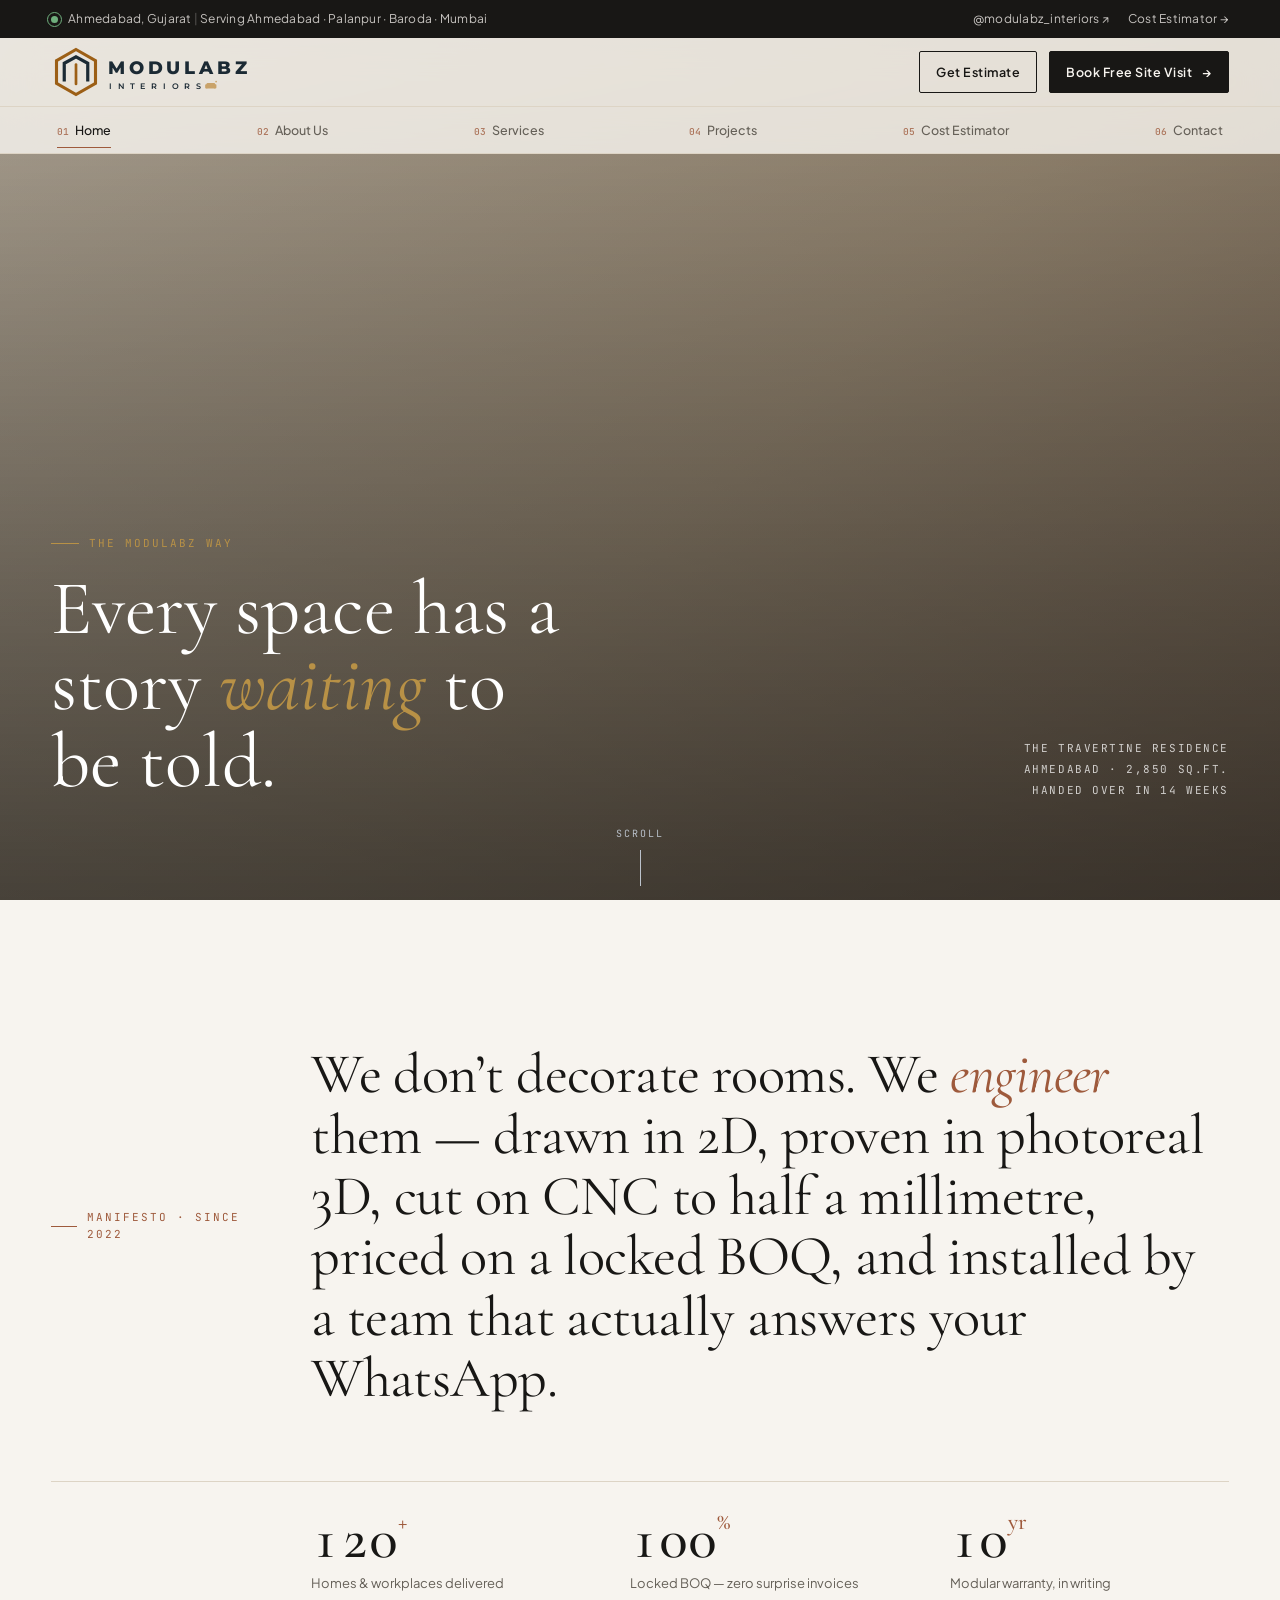
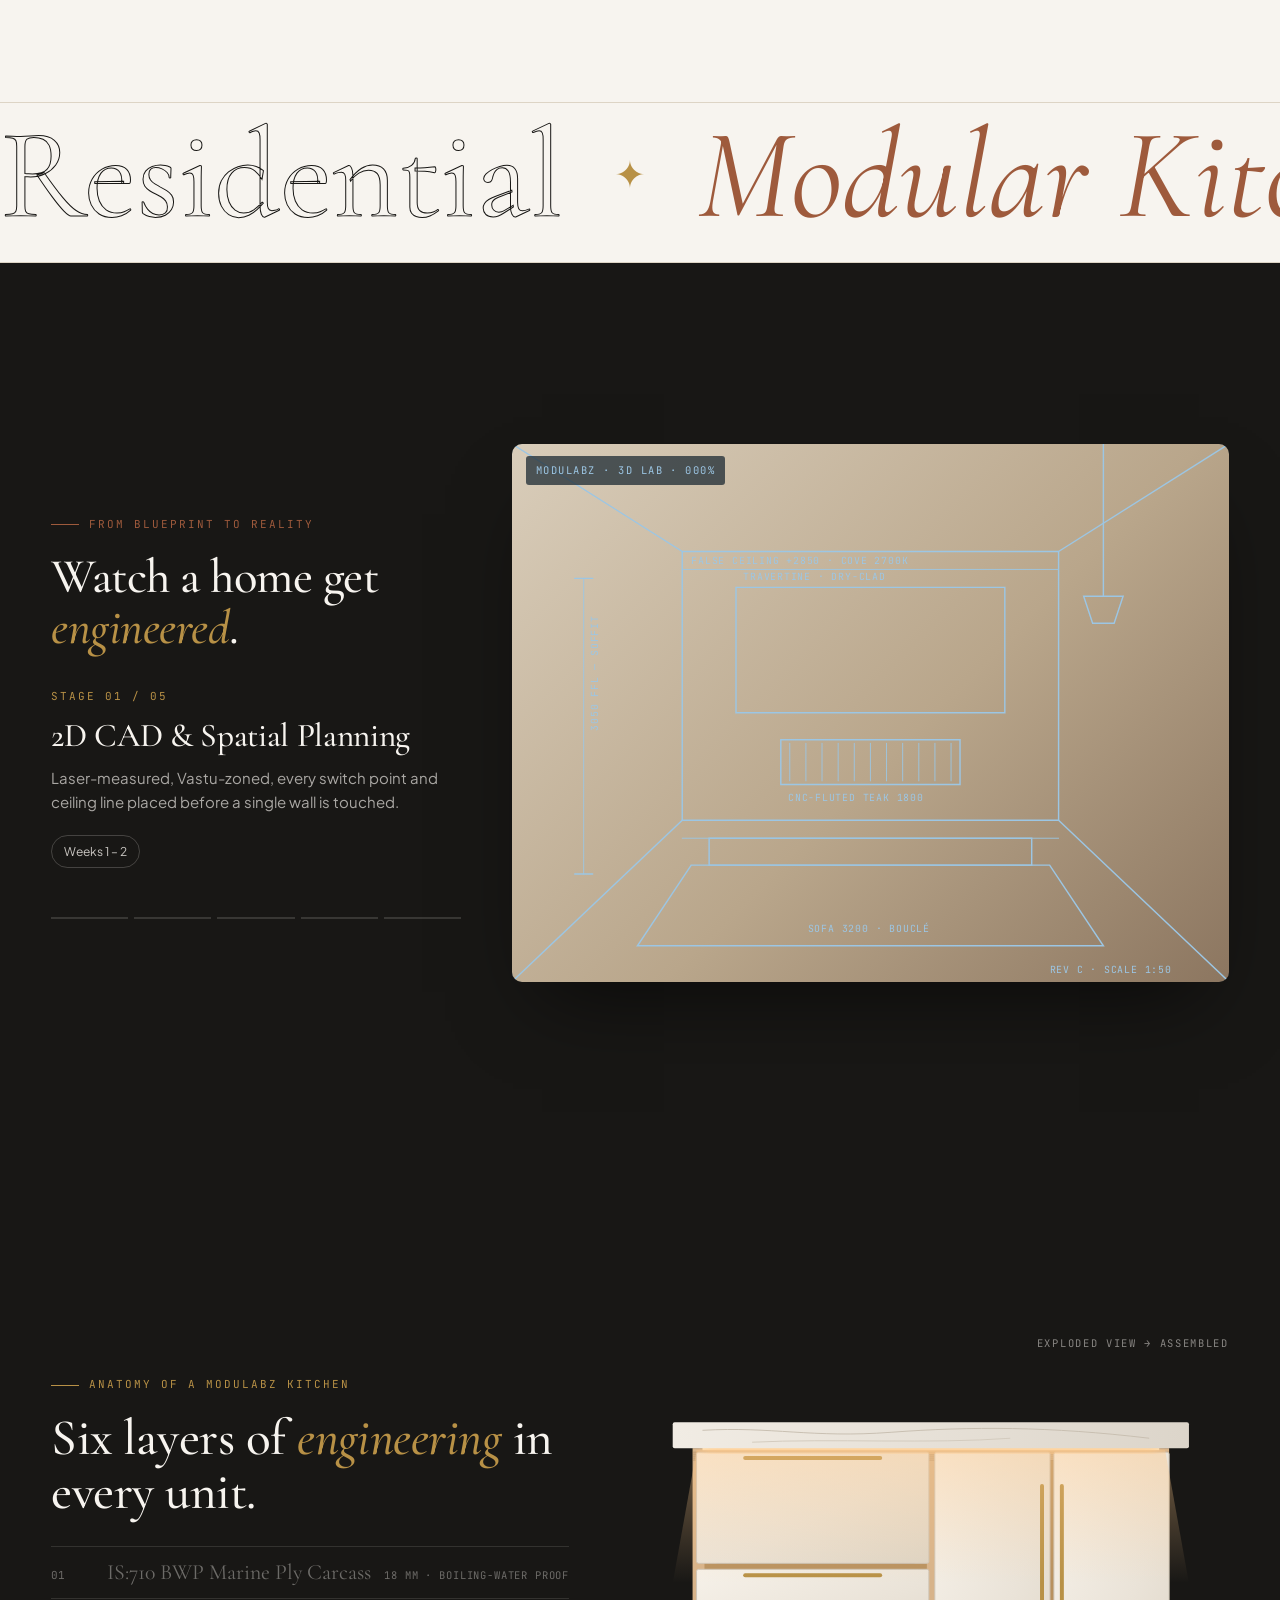
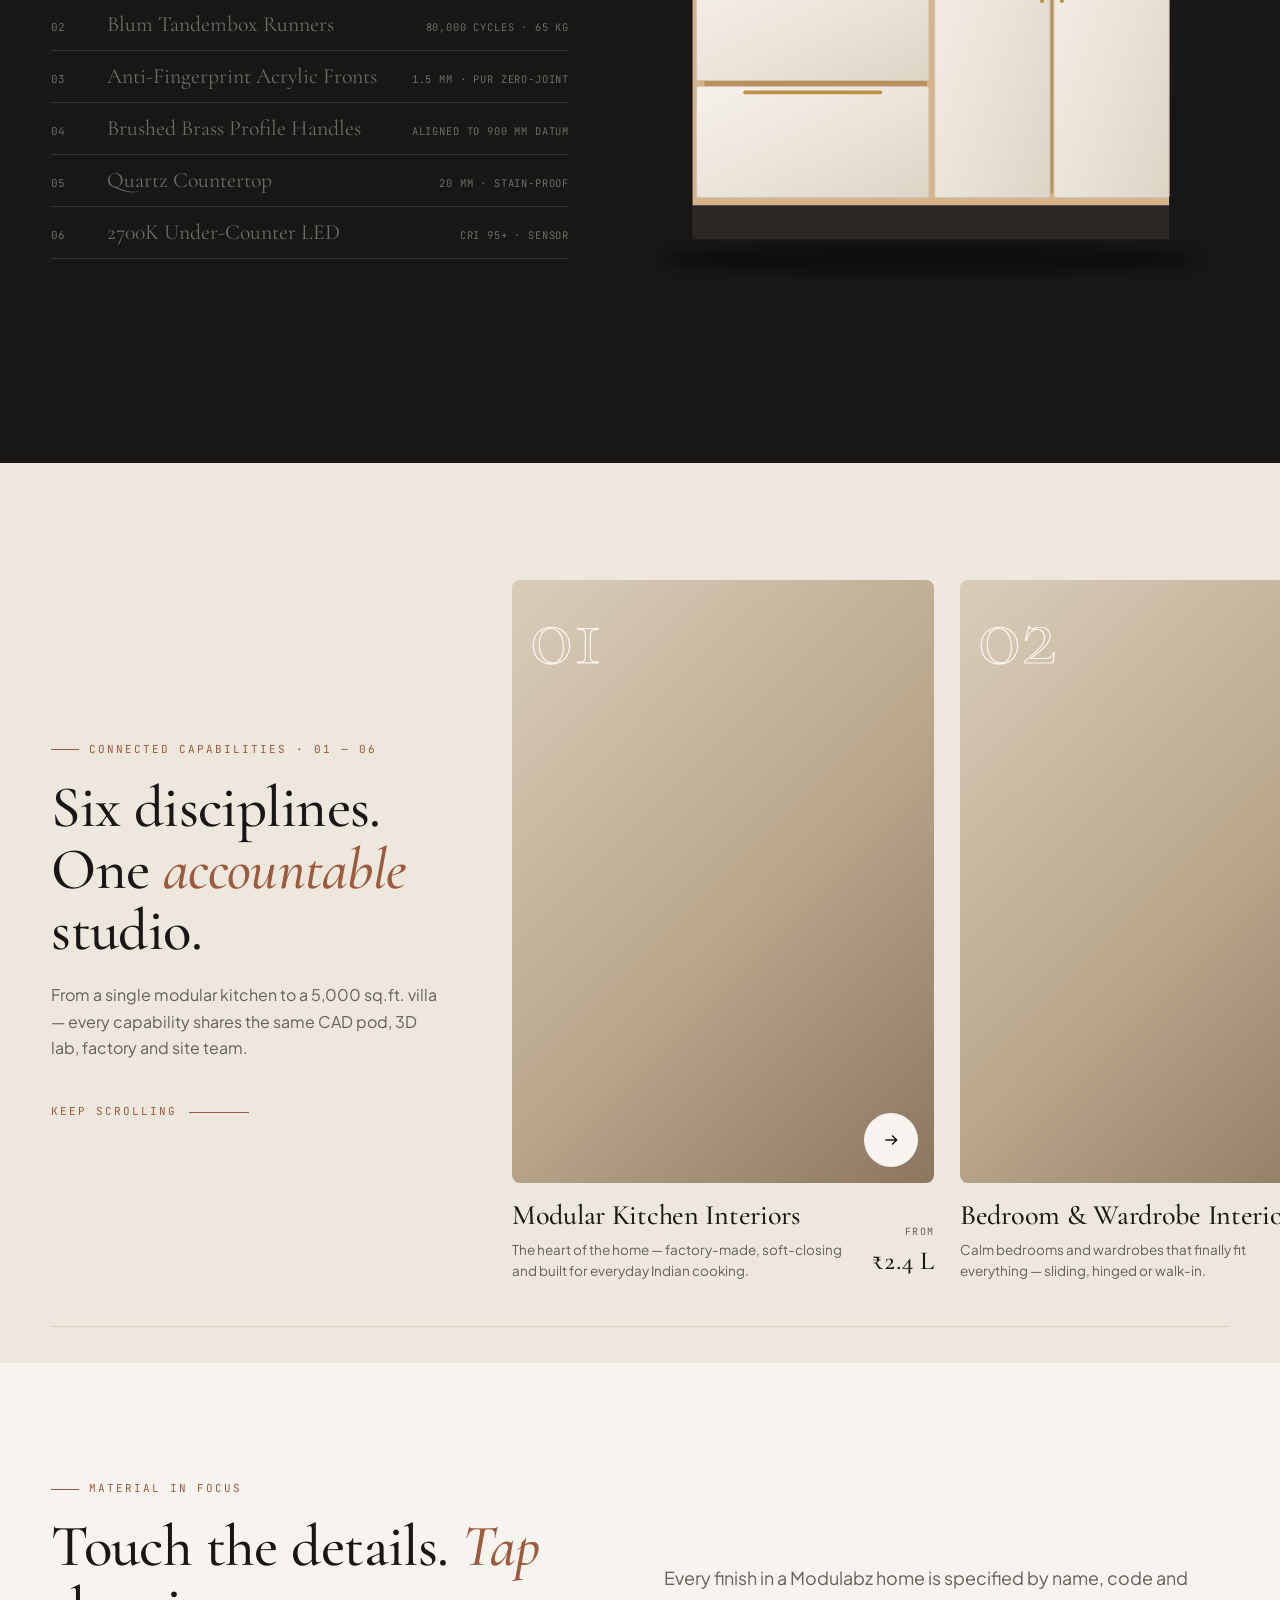
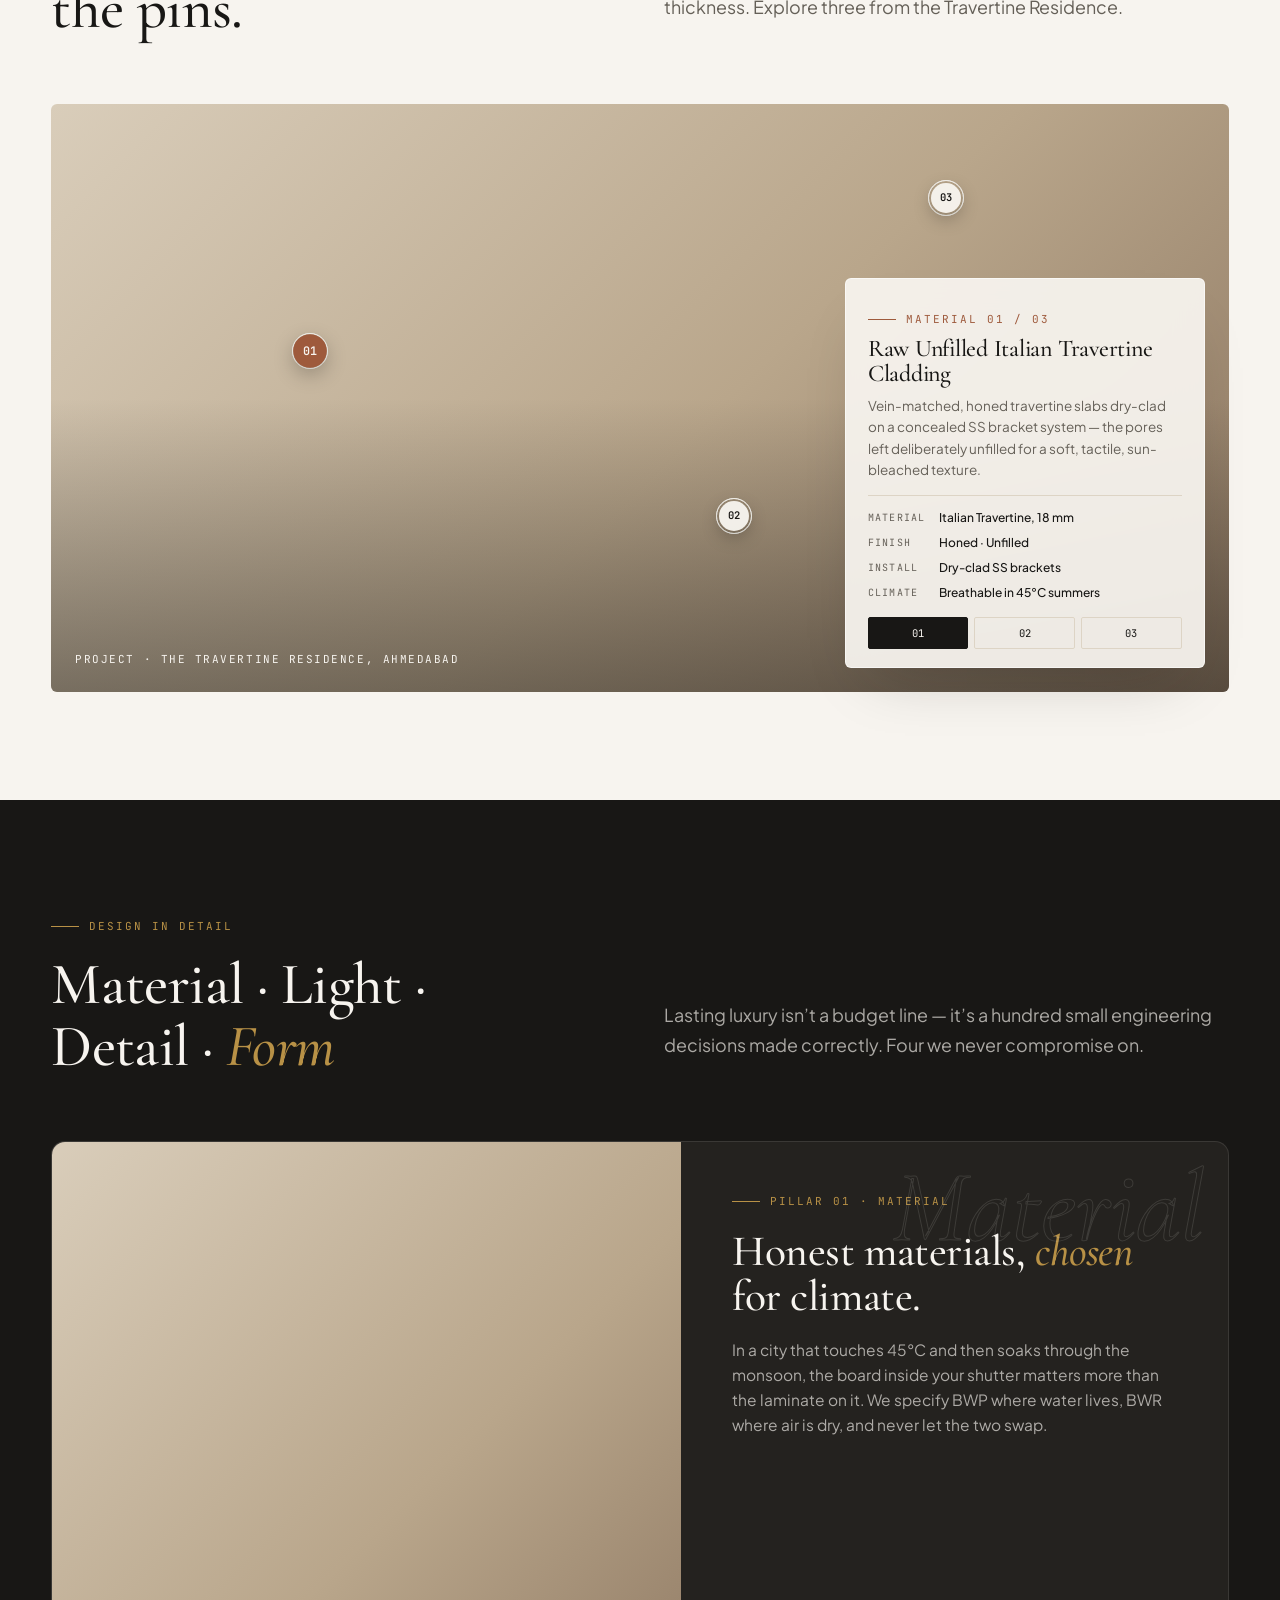
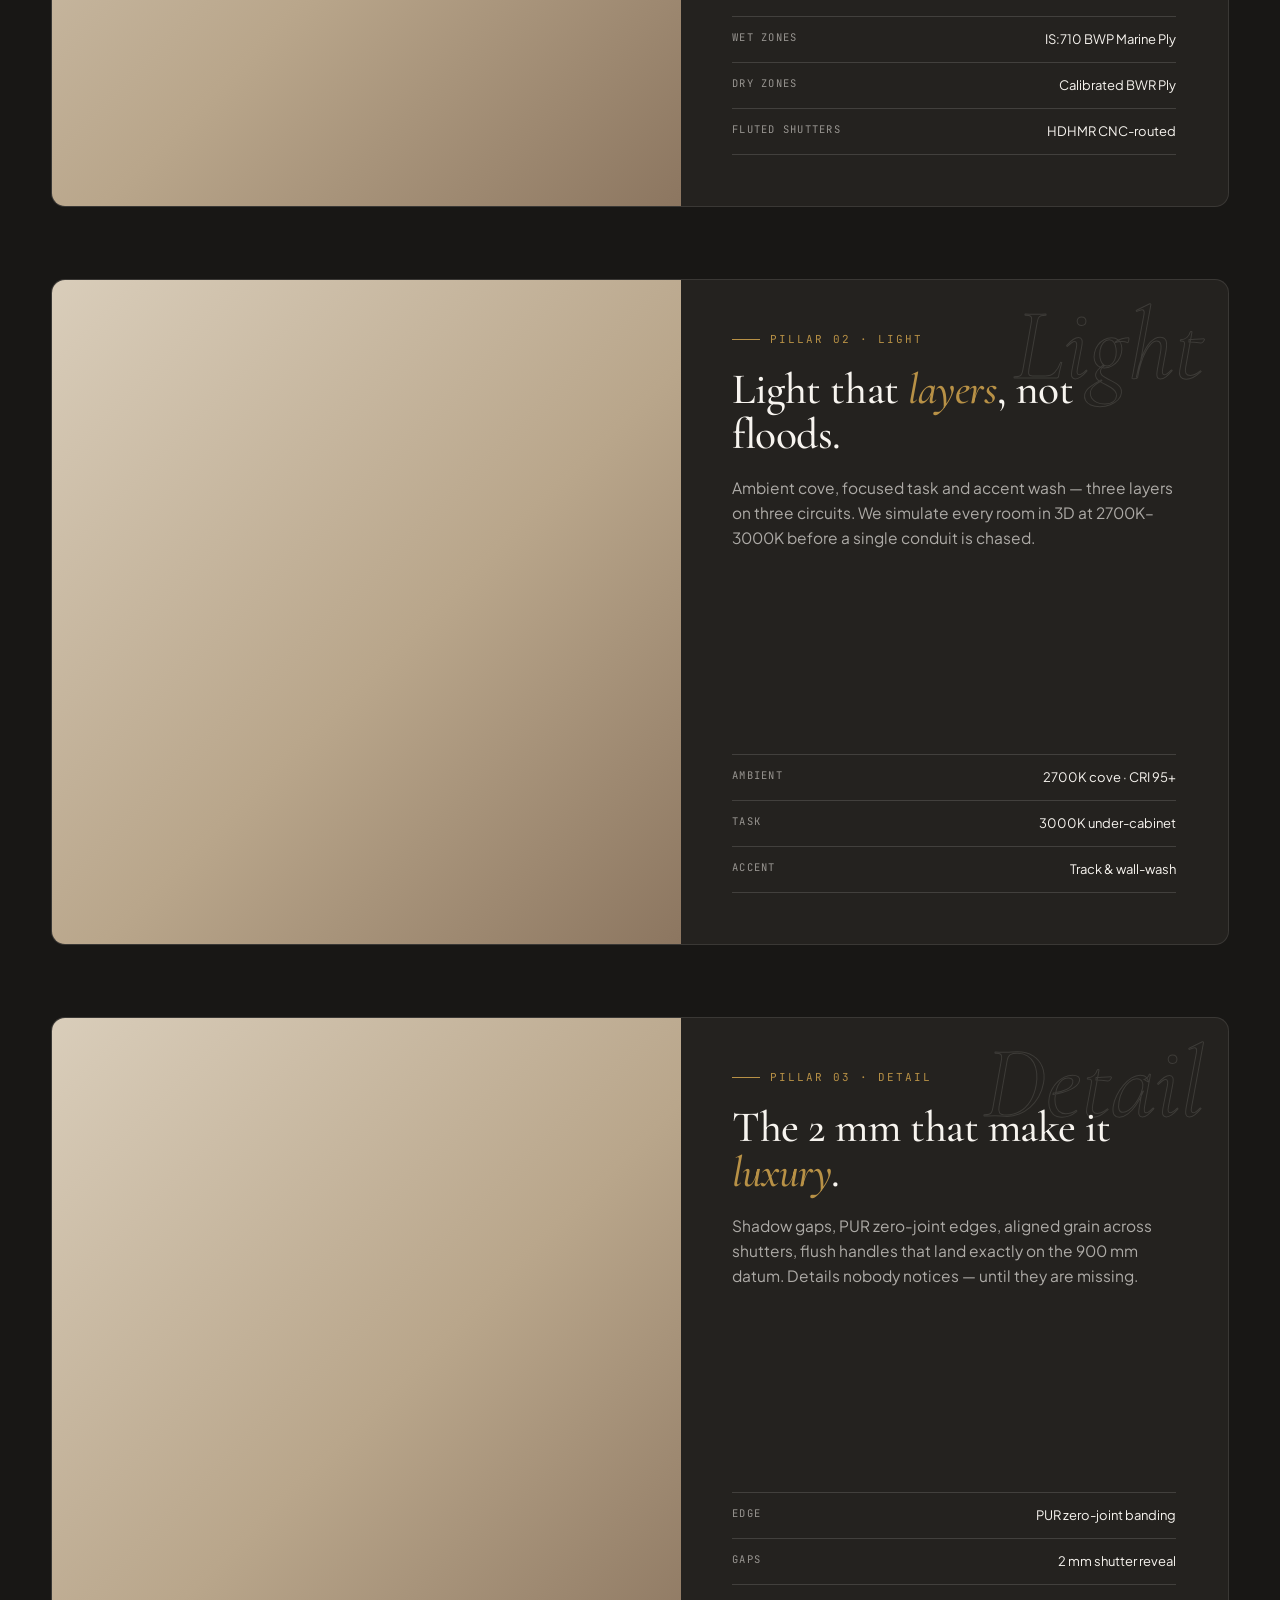
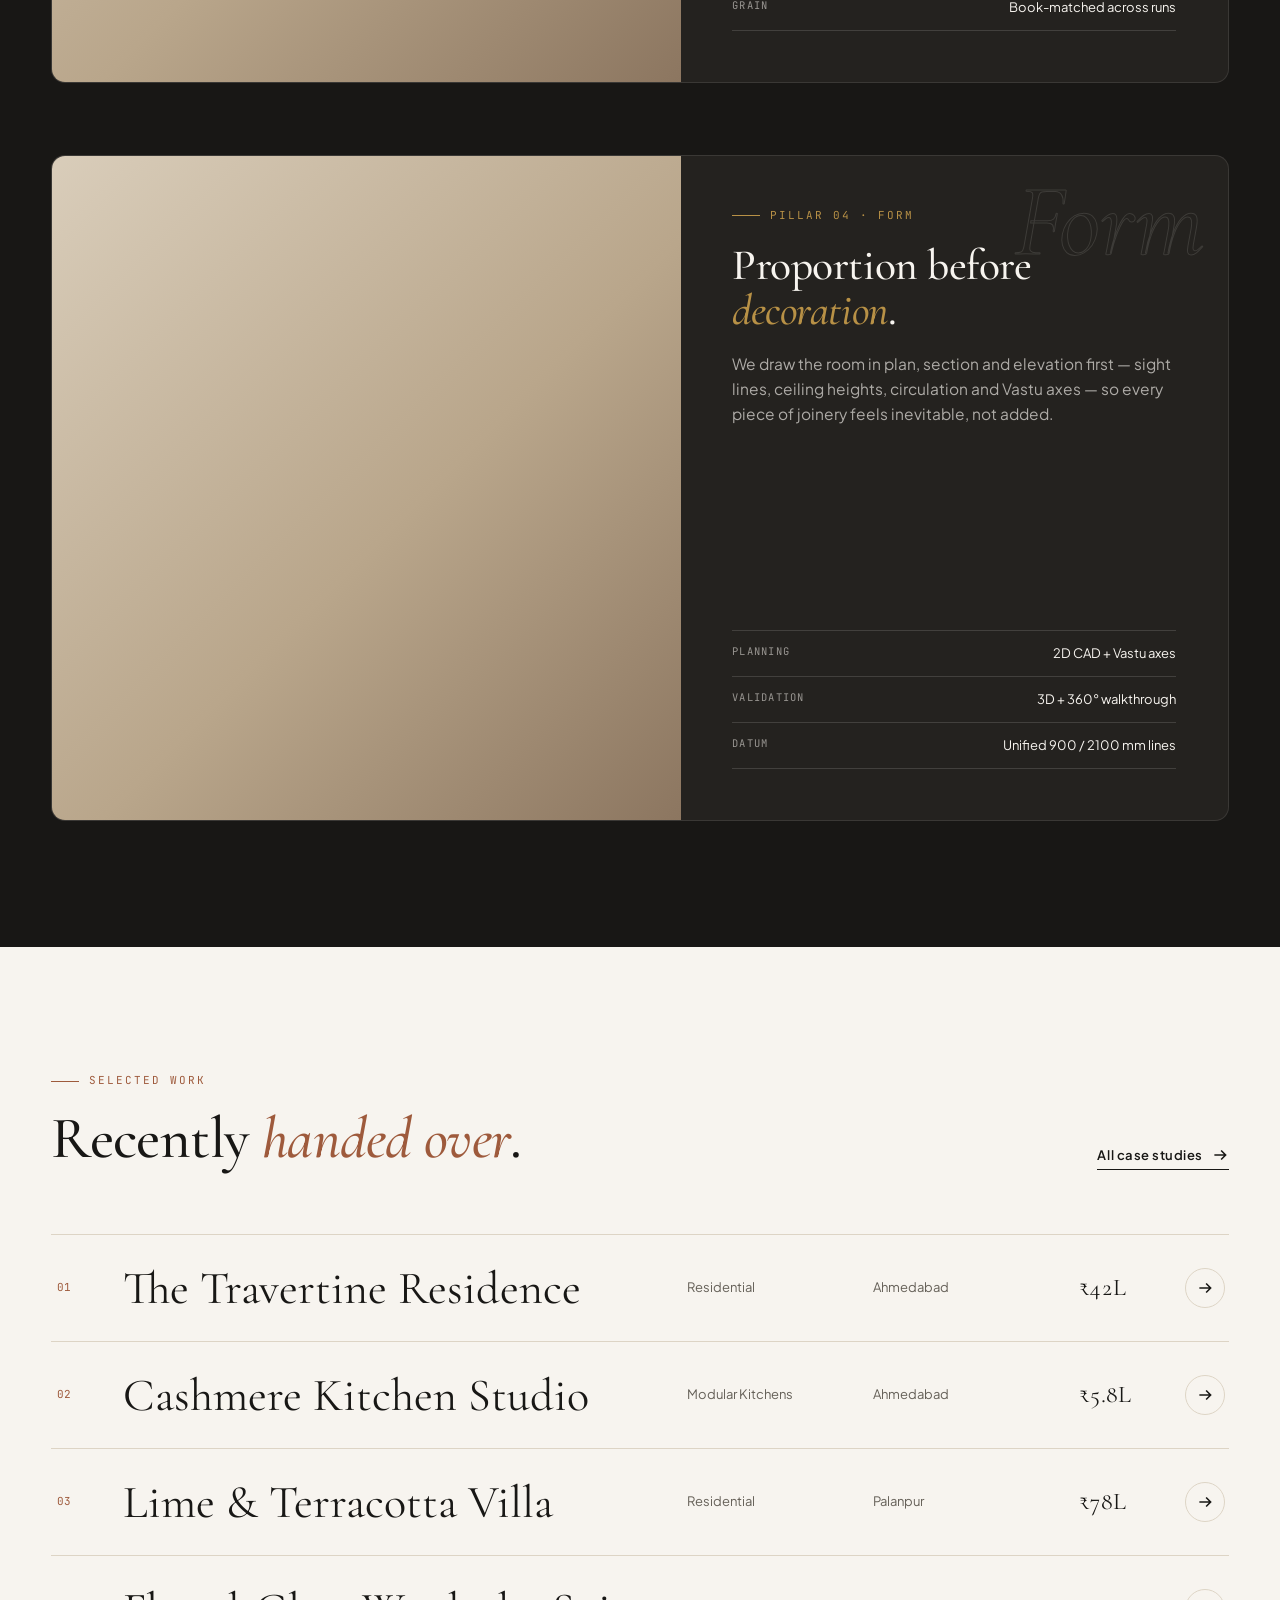
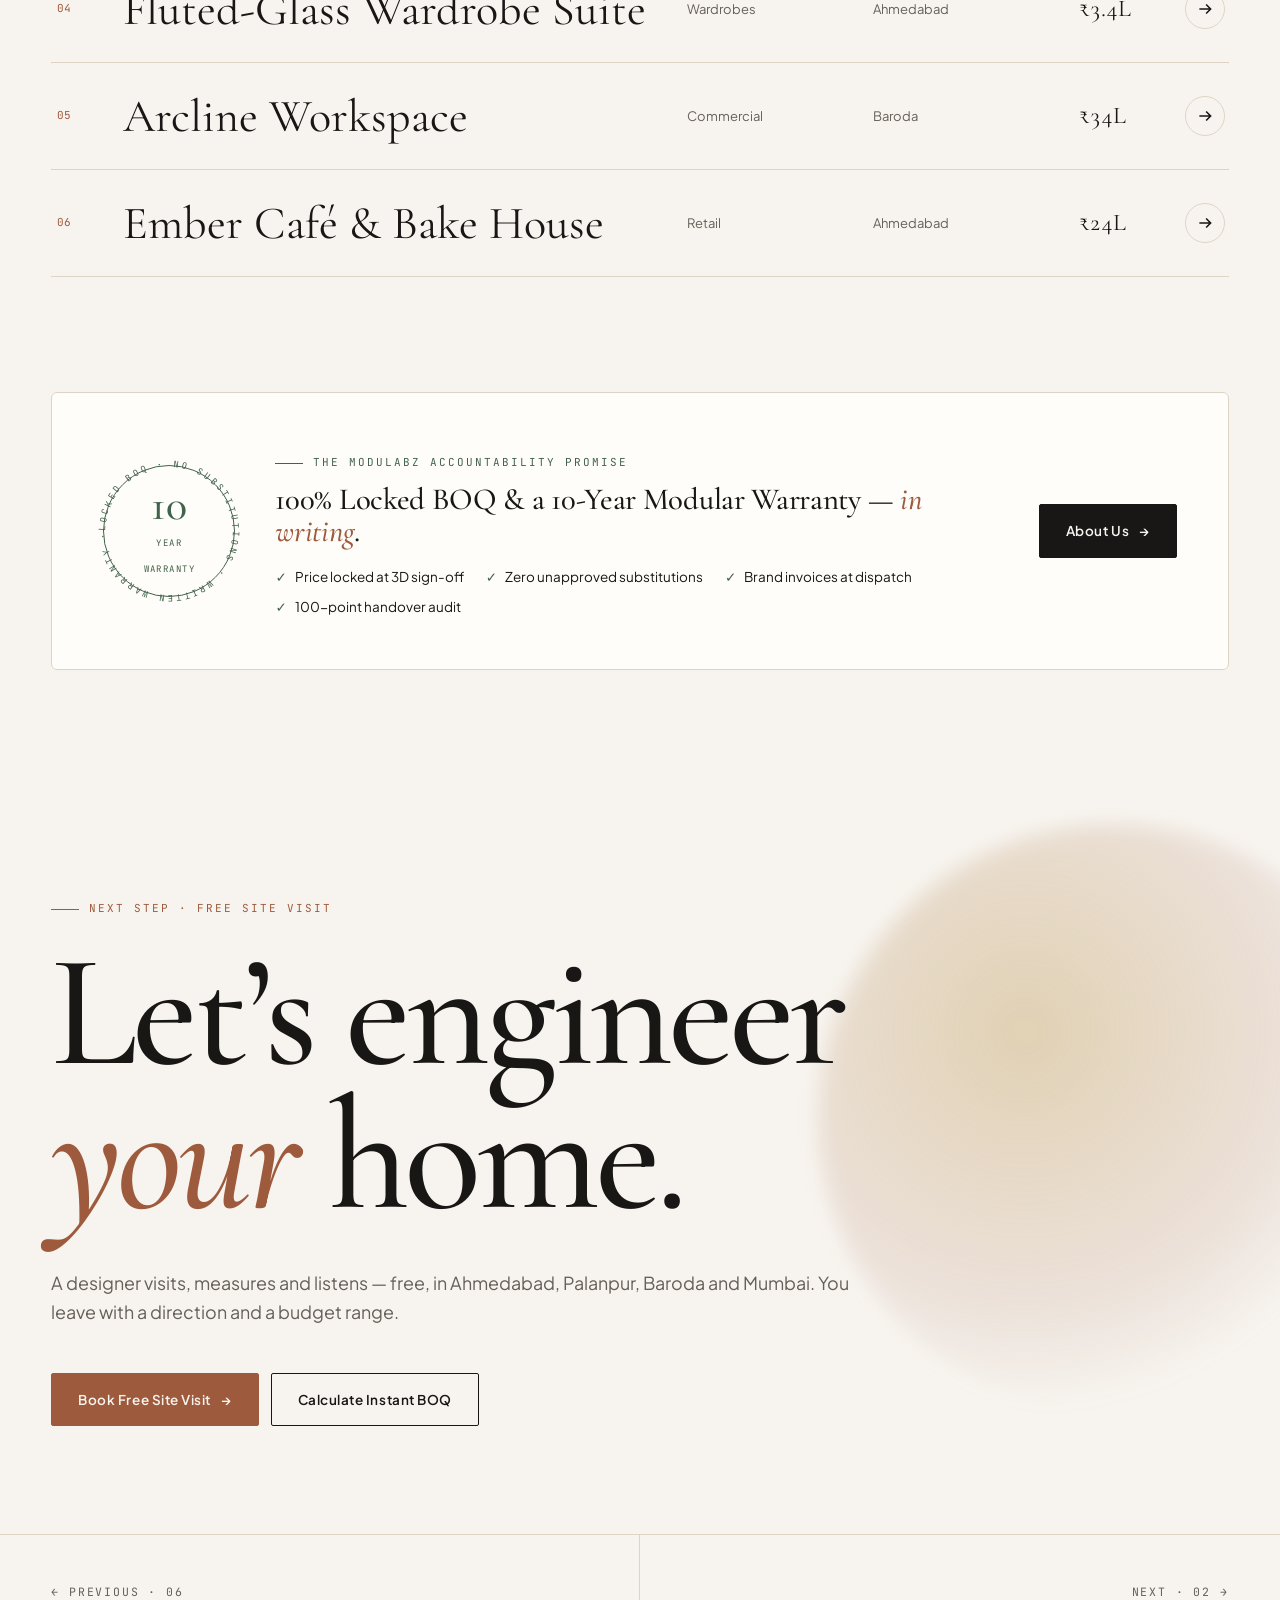
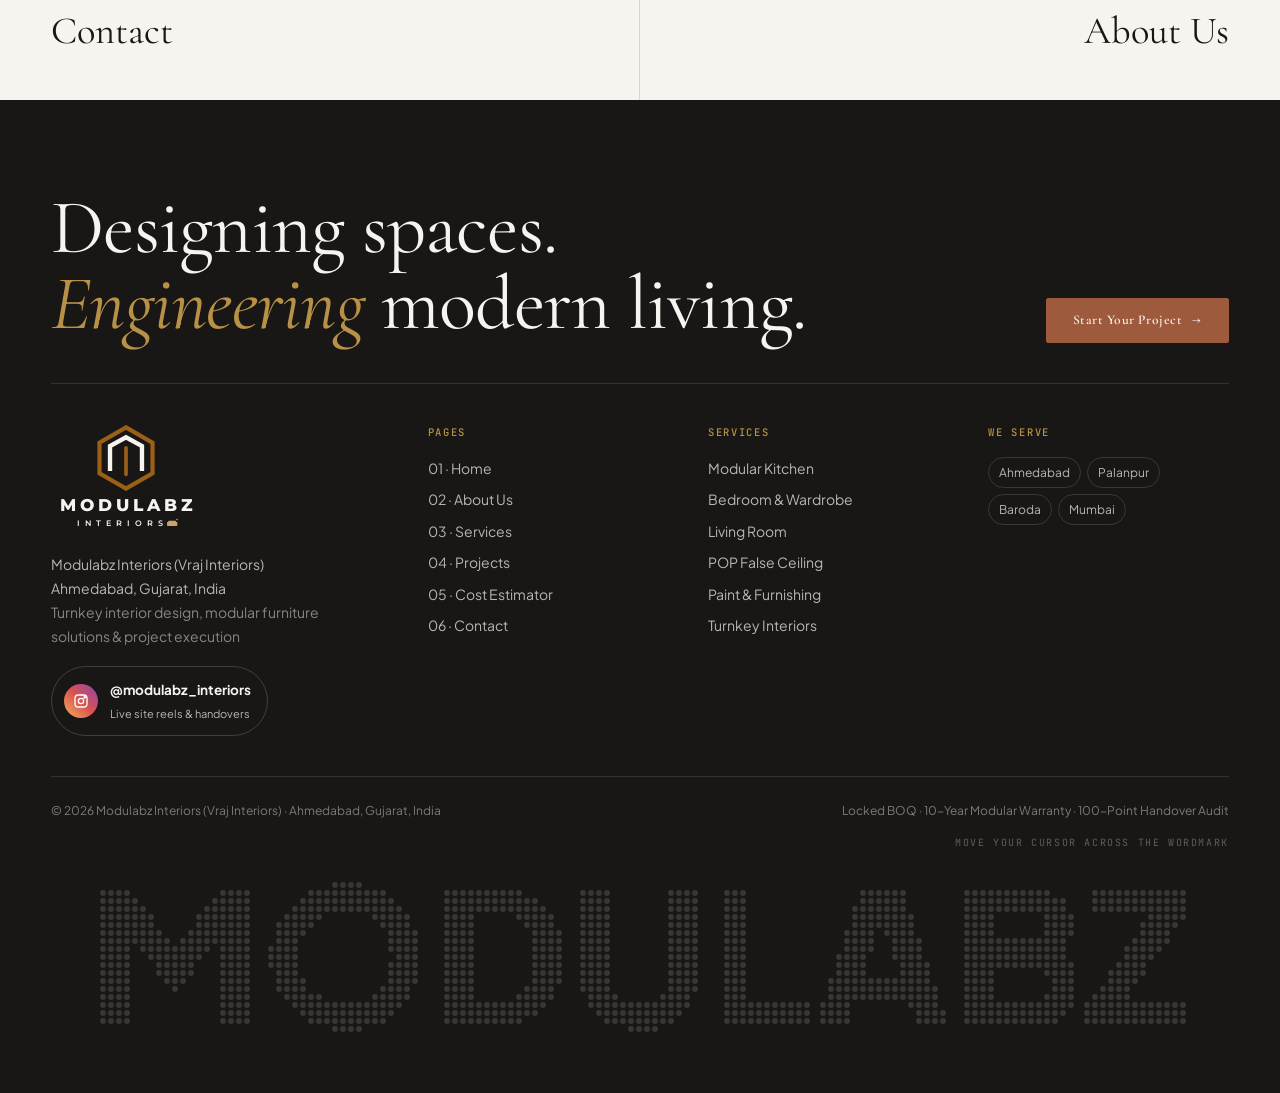
==== index.html @ 868a2dff "Add files via upload" ====
<!doctype html>
<html lang="en-IN">
<head>
  <meta charset="utf-8">
  <meta name="viewport" content="width=device-width, initial-scale=1">
  <title>Modulabz Interiors — Modular Precision · 2D/3D Lab · Turnkey Execution | Ahmedabad</title>
  <meta name="description" content="Modulabz Interiors — residential, modular, commercial and turnkey interior design studio in Ahmedabad. 2D CAD & 3D design, factory-crafted modular joinery, locked BOQ and 10-year modular warranty.">
  <meta name="theme-color" content="#F7F4EF">
  <link rel="icon" href="data:image/svg+xml,%3Csvg xmlns='http://www.w3.org/2000/svg' viewBox='0 0 100 100'%3E%3Crect width='100' height='100' rx='18' fill='%23ffffff'/%3E%3Cpolygon points='50,5 89,27.5 89,72.5 50,95 11,72.5 11,27.5' fill='none' stroke='%239C5F16' stroke-width='6.2'/%3E%3Cpath d='M26.5 69V32.5L50 19.5L73.5 32.5V69' fill='none' stroke='%231B2A34' stroke-width='6.4'/%3E%3Cpath d='M50 35V74' stroke='%239C5F16' stroke-width='5.4' stroke-linecap='round'/%3E%3C/svg%3E">
  <link rel="preconnect" href="https://fonts.googleapis.com">
  <link rel="preconnect" href="https://fonts.gstatic.com" crossorigin>
  <link href="https://fonts.googleapis.com/css2?family=Cormorant+Garamond:ital,wght@0,400;0,500;0,600;0,700;1,400;1,500;1,600&family=Montserrat:wght@600;800&family=Plus+Jakarta+Sans:wght@400;500;600;700&family=JetBrains+Mono:wght@400;500&display=swap" rel="stylesheet">
  <link rel="stylesheet" href="assets/styles.css">
  <link rel="stylesheet" href="assets/motion.css">
  <link rel="stylesheet" href="assets/inner.css">
</head>
<body>
  <a href="#app" class="sr-only">Skip to content</a>

  <!-- Preloader -->
  <div class="preloader" id="preloader" aria-hidden="true">
    <div class="pl-top"><span>Modulabz Interiors</span><span>Ahmedabad · Est. 2022</span></div>
    <div class="pl-mid">
      <div class="pl-word"><span>M</span><span>O</span><span>D</span><span>U</span><span>L</span><span>A</span><span>B</span><span>Z</span></div>
    </div>
    <div class="pl-bottom">
      <div class="pl-tag">Modular Precision · 2D/3D Lab · Turnkey Execution</div>
      <div class="pl-count"><b>0</b><span>%</span></div>
    </div>
    <div class="pl-bar"><i></i></div>
  </div>

  <!-- Page transition curtain -->
  <div class="curtain" id="curtain" aria-hidden="true">
    <div class="c1"></div>
    <div class="c2"><div class="lbl"></div></div>
  </div>

  <div class="scroll-prog" id="scrollProg" aria-hidden="true"></div>

  <!-- Fixed chrome: utility bar + header -->
  <div class="chrome" id="chrome">
    <div class="utility">
      <div class="wrap">
        <div class="left">
          <span class="live-dot" aria-hidden="true"></span>
          <span class="txt">Ahmedabad, Gujarat<span class="hide-sm"> <span class="sep">|</span> Serving Ahmedabad · Palanpur · Baroda · Mumbai</span></span>
        </div>
        <div class="right">
          <a href="https://www.instagram.com/modulabz_interiors/" target="_blank" rel="noopener" class="hide-sm">@modulabz_interiors ↗</a>
          <a href="#/estimator">Cost Estimator →</a>
        </div>
      </div>
    </div>
    <header class="header" id="header">
      <div class="wrap">
        <a href="#/" class="brand" aria-label="Modulabz Interiors home"><span class="brand-logo-v" data-logo="h"></span></a>
        <div class="header-cta">
          <a href="#/estimator" class="btn btn-ghost btn-sm hide-md">Get Estimate</a>
          <a href="#/contact" class="btn btn-dark btn-sm">Book Free Site Visit <span class="arr">→</span></a>
          <button class="burger" id="burger" aria-label="Open menu" aria-expanded="false"><span></span></button>
        </div>
      </div>
      <div class="nav-row">
        <div class="wrap"><nav class="nav" id="nav" aria-label="Primary"></nav></div>
      </div>
    </header>
  </div>

  <!-- Mobile drawer -->
  <div class="drawer" id="drawer" aria-hidden="true">
    <div class="scrim" data-close></div>
    <div class="panel" role="dialog" aria-label="Menu">
      <div class="drawer-top"><span class="drawer-logo" data-logo="stack"></span><button class="drawer-close" data-close aria-label="Close menu">×</button></div>
      <nav id="drawerNav"></nav>
      <a href="#/contact" class="btn btn-primary">Book Free Site Visit <span class="arr">→</span></a>
      <a href="https://www.instagram.com/modulabz_interiors/" target="_blank" rel="noopener" class="btn btn-ghost" style="margin-top:10px">@modulabz_interiors ↗</a>
    </div>
  </div>

  <main id="app" tabindex="-1"></main>

  <!-- Footer -->
  <footer class="footer">
    <div class="wrap">
      <div class="big">
        <div>Designing spaces.<br><em>Engineering</em> modern living.</div>
        <a href="#/contact" class="btn btn-primary">Start Your Project <span class="arr">→</span></a>
      </div>
      <div class="footer-grid">
        <div>
          <span class="foot-logo" data-logo="stack"></span>
          <address>
            Modulabz Interiors (Vraj Interiors)<br>
            Ahmedabad, Gujarat, India<br>
            <span style="opacity:.7">Turnkey interior design, modular furniture<br>solutions &amp; project execution</span>
          </address>
          <a class="ig-badge" href="https://www.instagram.com/modulabz_interiors/" target="_blank" rel="noopener">
            <span class="ic"><svg width="16" height="16" viewBox="0 0 24 24" fill="none" stroke="currentColor" stroke-width="2"><rect x="3" y="3" width="18" height="18" rx="5"/><circle cx="12" cy="12" r="4"/><circle cx="17.5" cy="6.5" r="1" fill="currentColor"/></svg></span>
            <span><b>@modulabz_interiors</b><small>Live site reels &amp; handovers</small></span>
          </a>
        </div>
        <div>
          <h5>Pages</h5>
          <ul id="footNav"></ul>
        </div>
        <div>
          <h5>Services</h5>
          <ul>
            <li><a href="#/services?s=1">Modular Kitchen</a></li>
            <li><a href="#/services?s=2">Bedroom &amp; Wardrobe</a></li>
            <li><a href="#/services?s=3">Living Room</a></li>
            <li><a href="#/services?s=4">POP False Ceiling</a></li>
            <li><a href="#/services?s=5">Paint &amp; Furnishing</a></li>
            <li><a href="#/services?s=6">Turnkey Interiors</a></li>
          </ul>
        </div>
        <div>
          <h5>We Serve</h5>
          <div class="corridors">
            <span>Ahmedabad</span><span>Palanpur</span><span>Baroda</span><span>Mumbai</span>
          </div>
        </div>
      </div>
      <div class="footer-bottom">
        <span>© <span id="yr"></span> Modulabz Interiors (Vraj Interiors) · Ahmedabad, Gujarat, India</span>
        <span>Locked BOQ · 10-Year Modular Warranty · 100-Point Handover Audit</span>
      </div>
    </div>
    <div class="foot-dots" id="footDots" role="img" aria-label="Modulabz"><canvas></canvas><span class="foot-dots-hint">Move your cursor across the wordmark</span></div>
  </footer>

  <button class="to-top" id="toTop" aria-label="Back to top">↑</button>
  <div class="toasts" id="toasts" aria-live="polite"></div>

  <!-- Case study modal -->
  <div class="modal" id="modal" aria-hidden="true">
    <div class="scrim" data-close></div>
    <div class="sheet" role="dialog" aria-modal="true" aria-labelledby="modalTitle">
      <div class="sheet-head">
        <span class="index plain" id="modalIndex">Case Study</span>
        <button class="close" data-close aria-label="Close">×</button>
      </div>
      <div class="sheet-body" id="modalBody"></div>
    </div>
  </div>

  <script src="https://cdn.jsdelivr.net/npm/gsap@3.12.5/dist/gsap.min.js"></script>
  <script src="https://cdn.jsdelivr.net/npm/gsap@3.12.5/dist/ScrollTrigger.min.js"></script>
  <script src="https://cdn.jsdelivr.net/npm/lenis@1.1.13/dist/lenis.min.js"></script>
  <script src="assets/data.js"></script>
  <script src="assets/logo.js"></script>
  <script src="assets/motion.js"></script>
  <script src="assets/app.js"></script>
  <script src="assets/home.js"></script>
  <script src="assets/pages-a.js"></script>
  <script src="assets/pages-b.js"></script>
  <script src="assets/inner.js"></script>
  <script src="assets/dotmark.js"></script>
</body>
</html>
---- assets/styles.css ----
/* =========================================================
   ModuLabz Interiors — Design System
   Warm Architectural Minimalism × Precision Modular Engineering
   ========================================================= */
:root {
  --alabaster: #F7F4EF;
  --sandstone: #EDE7DD;
  --limestone: #DDD4C5;
  --basalt: #181715;
  --obsidian: #24221F;
  --terracotta: #9E5A3C;
  --terracotta-dk: #84482F;
  --brass: #B89146;
  --sage: #42624B;
  --espresso: #181715;
  --slate: #656058;
  --white: #FFFDF9;

  --serif: "Cormorant Garamond", "Playfair Display", Georgia, serif;
  --sans: "Plus Jakarta Sans", "Inter", system-ui, -apple-system, "Segoe UI", sans-serif;
  --mono: "JetBrains Mono", ui-monospace, "SFMono-Regular", Consolas, monospace;

  --radius: 2px;
  --radius-lg: 6px;
  --gutter: clamp(16px, 4vw, 56px);
  --max: 1320px;
  --ease: cubic-bezier(.2, .7, .1, 1);
  --shadow: 0 30px 60px -30px rgba(24, 23, 21, .28);
  --hdr: var(--chrome, 152px);
}

*, *::before, *::after { box-sizing: border-box; }
html { scroll-behavior: smooth; -webkit-text-size-adjust: 100%; }
body {
  margin: 0;
  background: var(--alabaster);
  color: var(--espresso);
  font-family: var(--sans);
  font-size: 16px;
  line-height: 1.6;
  -webkit-font-smoothing: antialiased;
  overflow-x: hidden;
}
img { max-width: 100%; display: block; }
a { color: inherit; text-decoration: none; }
button { font: inherit; color: inherit; cursor: pointer; background: none; border: 0; padding: 0; }
input, select, textarea { font: inherit; color: inherit; }
::selection { background: var(--terracotta); color: var(--alabaster); }
:focus-visible { outline: 2px solid var(--terracotta); outline-offset: 3px; }

.num, .tabular { font-variant-numeric: tabular-nums; font-feature-settings: "tnum"; }
.wrap { width: 100%; max-width: var(--max); margin: 0 auto; padding: 0 var(--gutter); }
.serif { font-family: var(--serif); }
.italic { font-style: italic; }
.accent { color: var(--terracotta); }
.brass { color: var(--brass); }
.muted { color: var(--slate); }
.sr-only { position: absolute; width: 1px; height: 1px; overflow: hidden; clip: rect(0 0 0 0); }

/* ---------- Typography ---------- */
h1, h2, h3, h4 { font-family: var(--serif); font-weight: 500; line-height: 1.05; margin: 0; letter-spacing: -0.01em; }
h1 { font-size: clamp(44px, 7vw, 104px); }
h2 { font-size: clamp(34px, 4.6vw, 64px); }
h3 { font-size: clamp(24px, 2.4vw, 34px); }
h4 { font-size: 22px; }
h1 em, h2 em, h3 em { font-style: italic; color: var(--terracotta); font-weight: 500; }
.dark h1 em, .dark h2 em, .dark h3 em { color: var(--brass); }
p { margin: 0 0 1em; }
.lead { font-size: clamp(17px, 1.4vw, 20px); color: var(--slate); max-width: 62ch; line-height: 1.65; }

.index {
  font-family: var(--mono);
  font-size: 11px;
  letter-spacing: .18em;
  text-transform: uppercase;
  color: var(--terracotta);
  display: inline-flex;
  align-items: center;
  gap: 10px;
}
.index::before { content: ""; width: 28px; height: 1px; background: currentColor; }
.index.plain::before { display: none; }
.dark .index { color: var(--brass); }
.eyebrow {
  font-family: var(--mono);
  font-size: 11.5px;
  letter-spacing: .16em;
  text-transform: uppercase;
  color: var(--slate);
}

/* ---------- Buttons ---------- */
.btn {
  display: inline-flex; align-items: center; justify-content: center; gap: 10px;
  padding: 15px 26px;
  font-size: 13.5px; font-weight: 600; letter-spacing: .04em;
  border: 1px solid var(--espresso);
  border-radius: var(--radius);
  transition: background .35s var(--ease), color .35s var(--ease), border-color .35s var(--ease), transform .35s var(--ease);
  white-space: nowrap;
}
.btn .arr { transition: transform .35s var(--ease); }
.btn:hover .arr { transform: translateX(4px); }
.btn-primary { background: var(--terracotta); border-color: var(--terracotta); color: var(--alabaster); }
.btn-primary:hover { background: var(--terracotta-dk); border-color: var(--terracotta-dk); }
.btn-dark { background: var(--espresso); color: var(--alabaster); }
.btn-dark:hover { background: var(--terracotta); border-color: var(--terracotta); }
.btn-ghost { background: transparent; }
.btn-ghost:hover { background: var(--espresso); color: var(--alabaster); }
.dark .btn-ghost { border-color: rgba(247, 244, 239, .4); color: var(--alabaster); }
.dark .btn-ghost:hover { background: var(--alabaster); color: var(--espresso); }
.btn-sm { padding: 10px 16px; font-size: 12.5px; }
.link-arrow {
  display: inline-flex; align-items: center; gap: 8px;
  font-size: 13px; font-weight: 600; letter-spacing: .04em;
  border-bottom: 1px solid currentColor; padding-bottom: 3px;
  transition: color .3s, gap .3s var(--ease);
}
.link-arrow:hover { color: var(--terracotta); gap: 12px; }

/* ---------- Utility bar ---------- */
.utility {
  background: var(--basalt); color: rgba(247, 244, 239, .78);
  font-size: 12px; letter-spacing: .02em;
}
.utility .wrap { display: flex; justify-content: space-between; align-items: center; gap: 16px; min-height: 38px; }
.utility .left { display: flex; align-items: center; gap: 10px; min-width: 0; }
.utility .left span.txt { white-space: nowrap; overflow: hidden; text-overflow: ellipsis; }
.utility .right { display: flex; gap: 18px; align-items: center; flex-shrink: 0; }
.utility a:hover { color: var(--brass); }
.live-dot { width: 7px; height: 7px; border-radius: 50%; background: #6FAF7D; position: relative; flex-shrink: 0; }
.live-dot::after { content: ""; position: absolute; inset: -4px; border-radius: 50%; border: 1px solid #6FAF7D; animation: ping 2s infinite; }
@keyframes ping { 0% { transform: scale(.6); opacity: 1; } 100% { transform: scale(1.8); opacity: 0; } }
.utility .sep { opacity: .35; }

/* ---------- Header ---------- */
.header {
  position: sticky; top: 0; z-index: 50;
  background: rgba(247, 244, 239, .82);
  backdrop-filter: blur(18px) saturate(1.3);
  -webkit-backdrop-filter: blur(18px) saturate(1.3);
  border-bottom: 1px solid var(--limestone);
}
.header > .wrap { display: flex; align-items: center; justify-content: space-between; gap: 24px; min-height: 68px; }
.nav-row { border-top: 1px solid var(--limestone); }
.nav-row .nav { justify-content: space-between; min-height: 46px; }
.nav a .i { font-family: var(--mono); font-size: 9.5px; color: var(--terracotta); margin-right: 6px; opacity: .8; }
.brand { display: flex; align-items: center; gap: 12px; flex-shrink: 0; }
.brand-mark { width: 40px; height: 40px; flex-shrink: 0; }
.brand-name { font-family: var(--serif); font-size: 21px; font-weight: 600; letter-spacing: .14em; line-height: 1; }
.brand-name small { display: block; font-family: var(--mono); font-size: 8.5px; letter-spacing: .2em; color: var(--slate); margin-top: 5px; font-weight: 400; }
.nav { display: flex; gap: 2px; align-items: center; }
.nav a {
  position: relative; padding: 8px 10px; font-size: 13px; font-weight: 500; color: var(--slate);
  transition: color .25s; white-space: nowrap;
}
.nav a::after {
  content: ""; position: absolute; left: 10px; right: 10px; bottom: 0; height: 1.5px;
  background: var(--terracotta); transform: scaleX(0); transform-origin: left; transition: transform .4s var(--ease);
}
.nav a:hover { color: var(--espresso); }
.nav a.active { color: var(--espresso); }
.nav a.active::after { transform: scaleX(1); }
.header-cta { display: flex; align-items: center; gap: 12px; }
.burger { display: none; width: 44px; height: 44px; align-items: center; justify-content: center; border: 1px solid var(--limestone); border-radius: var(--radius); }
.burger span { display: block; width: 18px; height: 1.5px; background: var(--espresso); position: relative; }
.burger span::before, .burger span::after { content: ""; position: absolute; left: 0; width: 18px; height: 1.5px; background: var(--espresso); }
.burger span::before { top: -6px; } .burger span::after { top: 6px; }

.drawer {
  position: fixed; inset: 0; z-index: 90; pointer-events: none;
}
.drawer .scrim { position: absolute; inset: 0; background: rgba(24, 23, 21, .5); opacity: 0; transition: opacity .4s; }
.drawer .panel {
  position: absolute; top: 0; right: 0; bottom: 0; width: min(420px, 90vw);
  background: var(--alabaster); padding: 24px; transform: translateX(100%);
  transition: transform .5s var(--ease); display: flex; flex-direction: column; overflow-y: auto;
}
.drawer.open { pointer-events: auto; }
.drawer.open .scrim { opacity: 1; }
.drawer.open .panel { transform: none; }
.drawer .panel nav { display: flex; flex-direction: column; margin: 28px 0; }
.drawer .panel nav a {
  display: flex; justify-content: space-between; align-items: baseline;
  padding: 14px 0; border-bottom: 1px solid var(--limestone);
  font-family: var(--serif); font-size: 26px;
}
.drawer .panel nav a .i { font-family: var(--mono); font-size: 11px; color: var(--slate); }
.drawer .panel nav a.active { color: var(--terracotta); }
.drawer-close { align-self: flex-end; width: 44px; height: 44px; border: 1px solid var(--limestone); font-size: 22px; line-height: 1; }

@media (max-width: 1180px) {
  .nav-row { display: none; }
  .burger { display: inline-flex; }
}
@media (max-width: 900px) { .hide-md { display: none; } }
@media (max-width: 720px) {
  .utility .hide-sm { display: none; }
  .header-cta .btn { display: none; }
  .brand-name { font-size: 17px; }
}

/* ---------- Breadcrumb / page head ---------- */
.crumbs { font-family: var(--mono); font-size: 11px; letter-spacing: .14em; text-transform: uppercase; color: var(--slate); display: flex; gap: 10px; flex-wrap: wrap; }
.crumbs a:hover { color: var(--terracotta); }
.crumbs .cur { color: var(--espresso); }
.page-head { padding: clamp(48px, 7vw, 96px) 0 clamp(40px, 5vw, 72px); border-bottom: 1px solid var(--limestone); }
.page-head .row { display: grid; grid-template-columns: 1.4fr 1fr; gap: 48px; align-items: end; margin-top: 36px; }
.page-head h1 { font-size: clamp(42px, 6vw, 88px); }
.page-head .pg-no { font-family: var(--mono); font-size: 11px; letter-spacing: .18em; color: var(--slate); text-transform: uppercase; }
@media (max-width: 860px) { .page-head .row { grid-template-columns: 1fr; gap: 20px; } }

/* ---------- Sections ---------- */
.section { padding: clamp(64px, 9vw, 128px) 0; }
.section.tight { padding: clamp(48px, 6vw, 80px) 0; }
.section + .section.bordered { border-top: 1px solid var(--limestone); }
.dark { background: var(--basalt); color: var(--alabaster); }
.dark .lead, .dark .muted { color: rgba(247, 244, 239, .66); }
.dark.obsidian { background: var(--obsidian); }
.sand { background: var(--sandstone); }
.sec-head { display: grid; grid-template-columns: 1fr 1fr; gap: 48px; align-items: end; margin-bottom: clamp(36px, 5vw, 64px); }
.sec-head h2 { margin-top: 18px; }
@media (max-width: 860px) { .sec-head { grid-template-columns: 1fr; gap: 18px; } }

/* ---------- Page transitions ---------- */
#app { min-height: 70vh; }
.page { animation: pageIn .7s var(--ease) both; }
.page.leaving { animation: pageOut .22s ease both; }
@keyframes pageIn { from { opacity: 0; transform: translateY(14px); } to { opacity: 1; transform: none; } }
@keyframes pageOut { to { opacity: 0; transform: translateY(-6px); } }
.reveal { opacity: 0; transform: translateY(24px); transition: opacity .9s var(--ease), transform .9s var(--ease); }
.reveal.in { opacity: 1; transform: none; }
@media (prefers-reduced-motion: reduce) {
  *, *::before, *::after { animation-duration: .01ms !important; transition-duration: .01ms !important; }
  .reveal { opacity: 1; transform: none; }
}

/* ---------- Images with graceful fallback ---------- */
.ph {
  position: relative; overflow: hidden; background: linear-gradient(135deg, #D9CDBA, #B9A68B 55%, #8C7660);
}
.ph img { width: 100%; height: 100%; object-fit: cover; transition: transform 1.2s var(--ease), opacity .6s; }
.ph img.err { opacity: 0; }
.ph .ph-label {
  position: absolute; left: 14px; bottom: 12px; font-family: var(--mono); font-size: 10px; letter-spacing: .16em;
  text-transform: uppercase; color: rgba(255, 253, 249, .9); text-shadow: 0 1px 8px rgba(0, 0, 0, .3);
}

/* ---------- HOME hero ---------- */
.hero { padding: clamp(40px, 5vw, 72px) 0 0; }
.hero-top { display: grid; grid-template-columns: 1.25fr 1fr; gap: 56px; align-items: end; }
.hero h1 { font-size: clamp(48px, 7.4vw, 112px); line-height: .98; margin-top: 22px; }
.hero .ctas { display: flex; gap: 12px; flex-wrap: wrap; margin-top: 30px; }
.hero-stage { position: relative; margin-top: clamp(40px, 5vw, 64px); aspect-ratio: 16 / 8; min-height: 420px; border-radius: var(--radius-lg); }
.hero-stage .ph { position: absolute; inset: 0; border-radius: var(--radius-lg); }
.hero-stage .ph::after { content: ""; position: absolute; inset: 0; background: linear-gradient(180deg, rgba(24, 23, 21, 0) 50%, rgba(24, 23, 21, .45)); }
.hotspot {
  position: absolute; z-index: 3; width: 44px; height: 44px; margin: -22px 0 0 -22px; border-radius: 50%;
  display: grid; place-items: center;
}
.hotspot .core {
  width: 30px; height: 30px; border-radius: 50%; background: rgba(247, 244, 239, .95); color: var(--espresso);
  font-family: var(--mono); font-size: 10.5px; font-weight: 600; display: grid; place-items: center;
  box-shadow: 0 6px 18px rgba(0, 0, 0, .25); transition: background .3s, color .3s, transform .3s var(--ease);
  position: relative; z-index: 2;
}
.hotspot::before, .hotspot::after {
  content: ""; position: absolute; inset: 4px; border-radius: 50%; border: 1.5px solid rgba(247, 244, 239, .9);
  animation: pulse 2.4s infinite var(--ease);
}
.hotspot::after { animation-delay: 1.2s; }
@keyframes pulse { 0% { transform: scale(.7); opacity: 1; } 100% { transform: scale(1.9); opacity: 0; } }
.hotspot:hover .core, .hotspot.on .core { background: var(--terracotta); color: var(--alabaster); transform: scale(1.12); }
.spec-card {
  position: absolute; z-index: 4; right: 24px; bottom: 24px; width: min(360px, calc(100% - 48px));
  background: rgba(247, 244, 239, .94); backdrop-filter: blur(14px); -webkit-backdrop-filter: blur(14px);
  border: 1px solid rgba(255, 255, 255, .6); border-radius: var(--radius-lg); padding: 22px 22px 18px; box-shadow: var(--shadow);
}
.spec-card .sc-in { animation: pageIn .5s var(--ease) both; }
.spec-card h4 { font-size: 24px; margin: 8px 0 8px; }
.spec-card p { font-size: 13.5px; color: var(--slate); margin-bottom: 14px; }
.spec-card dl { display: grid; grid-template-columns: auto 1fr; gap: 6px 14px; margin: 0; font-size: 12px; border-top: 1px solid var(--limestone); padding-top: 12px; }
.spec-card dt { font-family: var(--mono); font-size: 10px; letter-spacing: .12em; color: var(--slate); text-transform: uppercase; padding-top: 2px; }
.spec-card dd { margin: 0; font-weight: 500; }
.spec-tabs { display: flex; gap: 6px; margin-top: 14px; }
.spec-tabs button { flex: 1; padding: 7px 0; font-family: var(--mono); font-size: 10.5px; border: 1px solid var(--limestone); border-radius: var(--radius); }
.spec-tabs button.on { background: var(--espresso); color: var(--alabaster); border-color: var(--espresso); }
.hero-caption { position: absolute; left: 24px; bottom: 24px; z-index: 3; color: var(--alabaster); font-family: var(--mono); font-size: 11px; letter-spacing: .14em; text-transform: uppercase; }
@media (max-width: 860px) {
  .hero-top { grid-template-columns: 1fr; gap: 20px; }
  .hero-stage { aspect-ratio: auto; min-height: 0; display: flex; flex-direction: column; }
  .hero-stage .ph { position: relative; aspect-ratio: 4 / 3.4; }
  .spec-card { position: relative; right: auto; bottom: auto; width: 100%; margin-top: 12px; background: var(--white); }
  .hero-caption { display: none; }
}

.stats { display: grid; grid-template-columns: repeat(4, 1fr); border-top: 1px solid var(--limestone); border-bottom: 1px solid var(--limestone); margin-top: clamp(40px, 5vw, 64px); }
.stat { padding: 28px 24px; border-right: 1px solid var(--limestone); }
.stat:last-child { border-right: 0; }
.stat .v { font-family: var(--serif); font-size: clamp(38px, 4vw, 56px); line-height: 1; font-variant-numeric: tabular-nums; }
.stat .v sup { font-size: .45em; color: var(--terracotta); vertical-align: top; margin-left: 2px; }
.stat .k { font-size: 12.5px; color: var(--slate); margin-top: 10px; }
@media (max-width: 720px) { .stats { grid-template-columns: 1fr 1fr; } .stat:nth-child(2) { border-right: 0; } .stat:nth-child(-n+2) { border-bottom: 1px solid var(--limestone); } }

/* Split editorial */
.split { display: grid; grid-template-columns: 1fr 1fr; gap: clamp(32px, 6vw, 96px); align-items: center; }
.split.top { align-items: start; }
.split .ph { aspect-ratio: 4 / 5; border-radius: var(--radius-lg); }
.split-stack { position: relative; }
.split-stack .ph.small { position: absolute; width: 46%; aspect-ratio: 1; right: -6%; bottom: -8%; border: 8px solid var(--alabaster); }
@media (max-width: 860px) { .split { grid-template-columns: 1fr; } .split-stack .ph.small { right: 4%; } }
.flow-list { list-style: none; padding: 0; margin: 28px 0 32px; border-top: 1px solid var(--limestone); }
.flow-list li { display: grid; grid-template-columns: 56px 1fr auto; gap: 14px; padding: 16px 0; border-bottom: 1px solid var(--limestone); align-items: baseline; }
.flow-list .n { font-family: var(--mono); font-size: 11px; color: var(--terracotta); }
.flow-list .t { font-family: var(--serif); font-size: 22px; }
.flow-list .d { font-size: 12.5px; color: var(--slate); text-align: right; }
.dark .flow-list, .dark .flow-list li { border-color: rgba(247, 244, 239, .14); }

/* Capability cards */
.cap-grid { display: grid; grid-template-columns: repeat(3, 1fr); border-top: 1px solid var(--limestone); border-left: 1px solid var(--limestone); }
.cap {
  position: relative; padding: 32px 28px 28px; border-right: 1px solid var(--limestone); border-bottom: 1px solid var(--limestone);
  display: flex; flex-direction: column; min-height: 340px; transition: background .45s var(--ease), color .45s var(--ease);
  overflow: hidden;
}
.cap .no { font-family: var(--mono); font-size: 11px; letter-spacing: .16em; color: var(--terracotta); }
.cap h3 { margin: 22px 0 12px; font-size: 30px; }
.cap p { font-size: 14px; color: var(--slate); flex: 1; transition: color .45s; }
.cap .foot { display: flex; justify-content: space-between; align-items: end; border-top: 1px solid var(--limestone); padding-top: 16px; margin-top: 18px; transition: border-color .45s; }
.cap .price { font-size: 12px; color: var(--slate); transition: color .45s; }
.cap .price b { display: block; font-family: var(--serif); font-size: 24px; color: var(--espresso); font-weight: 500; transition: color .45s; }
.cap .go { width: 42px; height: 42px; border-radius: 50%; border: 1px solid var(--limestone); display: grid; place-items: center; transition: all .45s var(--ease); }
.cap:hover { background: var(--basalt); color: var(--alabaster); }
.cap:hover p, .cap:hover .price { color: rgba(247, 244, 239, .66); }
.cap:hover .price b { color: var(--brass); }
.cap:hover .foot { border-color: rgba(247, 244, 239, .16); }
.cap:hover .go { background: var(--terracotta); border-color: var(--terracotta); transform: rotate(-45deg); }
.cap:hover .no { color: var(--brass); }
@media (max-width: 960px) { .cap-grid { grid-template-columns: 1fr 1fr; } }
@media (max-width: 600px) { .cap-grid { grid-template-columns: 1fr; } .cap { min-height: 0; } }

/* Pillars (Material Light Detail Form) */
.pillars { display: grid; grid-template-columns: 340px 1fr; gap: clamp(28px, 4vw, 64px); }
.pillar-tabs { display: flex; flex-direction: column; border-top: 1px solid rgba(247, 244, 239, .14); }
.pillar-tab {
  text-align: left; padding: 22px 0; border-bottom: 1px solid rgba(247, 244, 239, .14);
  display: grid; grid-template-columns: 48px 1fr; align-items: baseline; color: rgba(247, 244, 239, .5); transition: color .3s;
}
.pillar-tab .n { font-family: var(--mono); font-size: 11px; }
.pillar-tab .t { font-family: var(--serif); font-size: 36px; line-height: 1; }
.pillar-tab:hover { color: rgba(247, 244, 239, .85); }
.pillar-tab.on { color: var(--alabaster); }
.pillar-tab.on .n { color: var(--brass); }
.pillar-tab .bar { grid-column: 2; height: 1px; background: var(--brass); margin-top: 12px; transform: scaleX(0); transform-origin: left; }
.pillar-tab.on .bar { animation: fill 6s linear forwards; }
@keyframes fill { to { transform: scaleX(1); } }
.pillar-body { display: grid; grid-template-columns: 1.1fr 1fr; gap: 32px; align-items: stretch; }
.pillar-body .ph { border-radius: var(--radius-lg); min-height: 380px; }
.pillar-body .copy { animation: pageIn .6s var(--ease) both; display: flex; flex-direction: column; }
.pillar-body .copy h3 { margin: 16px 0 16px; }
.mini-specs { margin-top: auto; display: grid; gap: 0; border-top: 1px solid rgba(247, 244, 239, .14); }
.mini-specs div { display: flex; justify-content: space-between; gap: 12px; padding: 12px 0; border-bottom: 1px solid rgba(247, 244, 239, .14); font-size: 13px; }
.mini-specs span:first-child { color: rgba(247, 244, 239, .55); font-family: var(--mono); font-size: 10.5px; letter-spacing: .12em; text-transform: uppercase; }
@media (max-width: 1000px) { .pillars { grid-template-columns: 1fr; } .pillar-body { grid-template-columns: 1fr; } .pillar-body .ph { min-height: 260px; } }

/* Accountability banner */
.acc-banner { display: grid; grid-template-columns: auto 1fr auto; gap: 40px; align-items: center; padding: clamp(32px, 4vw, 56px); border: 1px solid var(--limestone); border-radius: var(--radius-lg); background: var(--white); position: relative; overflow: hidden; }
.acc-banner .seal {
  width: 132px; height: 132px; border-radius: 50%; border: 1px solid var(--sage); display: grid; place-items: center; text-align: center; color: var(--sage);
  position: relative;
}
.acc-banner .seal b { font-family: var(--serif); font-size: 44px; line-height: 1; font-weight: 500; display: block; }
.acc-banner .seal small { font-family: var(--mono); font-size: 9px; letter-spacing: .16em; text-transform: uppercase; }
.acc-banner .seal svg { position: absolute; inset: -10px; width: calc(100% + 20px); height: calc(100% + 20px); animation: spin 30s linear infinite; }
@keyframes spin { to { transform: rotate(360deg); } }
.acc-banner ul { list-style: none; padding: 0; margin: 18px 0 0; display: flex; flex-wrap: wrap; gap: 8px 22px; font-size: 13.5px; }
.acc-banner li::before { content: "✓"; color: var(--sage); margin-right: 8px; font-weight: 700; }
@media (max-width: 900px) { .acc-banner { grid-template-columns: 1fr; text-align: left; } }

/* ---------- Generic cards / grids ---------- */
.grid-2 { display: grid; grid-template-columns: repeat(2, 1fr); gap: 24px; }
.grid-3 { display: grid; grid-template-columns: repeat(3, 1fr); gap: 24px; }
.grid-4 { display: grid; grid-template-columns: repeat(4, 1fr); gap: 20px; }
@media (max-width: 1000px) { .grid-4 { grid-template-columns: 1fr 1fr; } .grid-3 { grid-template-columns: 1fr 1fr; } }
@media (max-width: 640px) { .grid-2, .grid-3, .grid-4 { grid-template-columns: 1fr; } }
.card { background: var(--white); border: 1px solid var(--limestone); border-radius: var(--radius-lg); padding: 28px; }
.card.sand { background: var(--sandstone); }
.dark .card { background: var(--obsidian); border-color: rgba(247, 244, 239, .1); }
.chip {
  display: inline-flex; align-items: center; gap: 6px; padding: 5px 11px; border: 1px solid var(--limestone); border-radius: 999px;
  font-size: 11.5px; font-weight: 500; color: var(--slate); background: var(--white);
}
.chip.sage { color: var(--sage); border-color: rgba(66, 98, 75, .35); background: rgba(66, 98, 75, .07); }
.chip.terra { color: var(--terracotta); border-color: rgba(158, 90, 60, .35); background: rgba(158, 90, 60, .06); }
.chip.brass { color: #8A6A2C; border-color: rgba(184, 145, 70, .45); background: rgba(184, 145, 70, .1); }
.dark .chip { background: transparent; border-color: rgba(247, 244, 239, .2); color: rgba(247, 244, 239, .75); }

/* Team pods */
.pod { display: flex; flex-direction: column; gap: 0; padding: 0; overflow: hidden; }
.pod .ph { aspect-ratio: 16 / 10; }
.pod .body { padding: 26px; display: flex; flex-direction: column; flex: 1; }
.pod h3 { font-size: 28px; margin: 12px 0 10px; }
.pod ul { list-style: none; padding: 0; margin: 14px 0 0; border-top: 1px solid var(--limestone); }
.pod li { padding: 9px 0; border-bottom: 1px solid var(--limestone); font-size: 13.5px; display: flex; gap: 10px; }
.pod li::before { content: "—"; color: var(--terracotta); }

/* Manifesto */
.manifesto-quote { font-family: var(--serif); font-size: clamp(30px, 3.6vw, 50px); line-height: 1.18; font-weight: 500; }
.manifesto-quote em { color: var(--terracotta); }
.compare3 { display: grid; grid-template-columns: repeat(3, 1fr); border: 1px solid var(--limestone); border-radius: var(--radius-lg); overflow: hidden; }
.compare3 > div { padding: 28px; border-right: 1px solid var(--limestone); background: var(--white); }
.compare3 > div:last-child { border-right: 0; }
.compare3 > div.hl { background: var(--basalt); color: var(--alabaster); }
.compare3 h4 { font-size: 26px; margin: 10px 0 14px; }
.compare3 ul { list-style: none; padding: 0; margin: 0; font-size: 13.5px; }
.compare3 li { padding: 8px 0; border-top: 1px solid var(--limestone); display: flex; gap: 10px; }
.compare3 .hl li { border-color: rgba(247, 244, 239, .12); }
.compare3 .x { color: #A55; } .compare3 .ok { color: #7DBA8B; }
@media (max-width: 860px) { .compare3 { grid-template-columns: 1fr; } .compare3 > div { border-right: 0; border-bottom: 1px solid var(--limestone); } }

/* Timeline (founding) */
.timeline-h { display: grid; grid-template-columns: repeat(5, 1fr); border-top: 1px solid var(--limestone); }
.timeline-h > div { padding: 22px 18px 0 0; position: relative; }
.timeline-h > div::before { content: ""; position: absolute; top: -5px; left: 0; width: 9px; height: 9px; border-radius: 50%; background: var(--terracotta); }
.timeline-h .y { font-family: var(--serif); font-size: 36px; line-height: 1; }
.timeline-h p { font-size: 13.5px; color: var(--slate); margin-top: 10px; }
@media (max-width: 860px) { .timeline-h { grid-template-columns: 1fr 1fr; gap: 20px 0; } }

/* Hub explorer */
.hub { display: grid; grid-template-columns: 320px 1fr; gap: 0; border: 1px solid var(--limestone); border-radius: var(--radius-lg); overflow: hidden; background: var(--white); }
.hub-tabs { display: flex; flex-direction: column; border-right: 1px solid var(--limestone); background: var(--sandstone); }
.hub-tab { text-align: left; padding: 18px 22px; border-bottom: 1px solid var(--limestone); display: flex; justify-content: space-between; align-items: center; gap: 12px; transition: background .3s; }
.hub-tab .nm { font-family: var(--serif); font-size: 21px; line-height: 1.15; }
.hub-tab .ct { font-family: var(--mono); font-size: 11px; color: var(--slate); }
.hub-tab:hover { background: rgba(255, 255, 255, .5); }
.hub-tab.on { background: var(--basalt); color: var(--alabaster); }
.hub-tab.on .ct { color: var(--brass); }
.hub-body { padding: clamp(24px, 3vw, 40px); display: grid; grid-template-columns: 1fr 300px; gap: 32px; }
.hub-body .anim { animation: pageIn .5s var(--ease) both; }
.hub-map { position: relative; aspect-ratio: 1; border: 1px solid var(--limestone); border-radius: var(--radius-lg); background: var(--alabaster); overflow: hidden; }
.hub-map svg { width: 100%; height: 100%; }
.kv { display: grid; grid-template-columns: 1fr 1fr; gap: 0; border-top: 1px solid var(--limestone); margin-top: 22px; }
.kv > div { padding: 14px 0; border-bottom: 1px solid var(--limestone); }
.kv > div:nth-child(odd) { padding-right: 16px; }
.kv .k { font-family: var(--mono); font-size: 10px; letter-spacing: .14em; text-transform: uppercase; color: var(--slate); }
.kv .v { font-size: 15px; font-weight: 500; margin-top: 4px; }
.kv .v.big { font-family: var(--serif); font-size: 34px; font-weight: 500; line-height: 1; }
@media (max-width: 1000px) { .hub { grid-template-columns: 1fr; } .hub-tabs { flex-direction: row; overflow-x: auto; border-right: 0; border-bottom: 1px solid var(--limestone); } .hub-tab { flex-shrink: 0; border-bottom: 0; border-right: 1px solid var(--limestone); } .hub-body { grid-template-columns: 1fr; } .hub-map { max-width: 360px; } }

/* ---------- Services encyclopedia ---------- */
.svc-tabs { display: grid; grid-template-columns: repeat(6, 1fr); border: 1px solid var(--limestone); border-radius: var(--radius-lg); overflow: hidden; background: var(--white); }
.svc-tab { padding: 18px 16px; text-align: left; border-right: 1px solid var(--limestone); transition: background .3s, color .3s; }
.svc-tab:last-child { border-right: 0; }
.svc-tab .n { font-family: var(--mono); font-size: 10.5px; color: var(--terracotta); letter-spacing: .14em; }
.svc-tab .t { display: block; font-family: var(--serif); font-size: 19px; line-height: 1.15; margin-top: 6px; }
.svc-tab:hover { background: var(--sandstone); }
.svc-tab.on { background: var(--basalt); color: var(--alabaster); }
.svc-tab.on .n { color: var(--brass); }
@media (max-width: 1000px) { .svc-tabs { grid-template-columns: repeat(3, 1fr); } .svc-tab:nth-child(3) { border-right: 0; } .svc-tab:nth-child(-n+3) { border-bottom: 1px solid var(--limestone); } }
@media (max-width: 600px) { .svc-tabs { grid-template-columns: 1fr 1fr; } .svc-tab { border-right: 1px solid var(--limestone) !important; border-bottom: 1px solid var(--limestone); } .svc-tab:nth-child(even) { border-right: 0 !important; } }
.svc-panel { margin-top: 32px; animation: pageIn .55s var(--ease) both; }
.svc-hero { display: grid; grid-template-columns: 1.1fr 1fr; gap: 40px; align-items: stretch; }
.svc-hero .ph { border-radius: var(--radius-lg); min-height: 340px; }
.svc-hero h2 { font-size: clamp(36px, 4vw, 56px); margin: 14px 0 16px; }
.svc-meta { display: grid; grid-template-columns: repeat(3, 1fr); border-top: 1px solid var(--limestone); margin: 24px 0; }
.svc-meta > div { padding: 16px 12px 0 0; }
.svc-meta .k { font-family: var(--mono); font-size: 10px; letter-spacing: .14em; color: var(--slate); text-transform: uppercase; }
.svc-meta .v { font-family: var(--serif); font-size: 24px; margin-top: 4px; line-height: 1.1; }
.spec-table { width: 100%; border-collapse: collapse; margin-top: 32px; background: var(--white); border: 1px solid var(--limestone); border-radius: var(--radius-lg); overflow: hidden; }
.spec-table th, .spec-table td { text-align: left; vertical-align: top; padding: 22px 24px; border-bottom: 1px solid var(--limestone); font-size: 14px; }
.spec-table th { width: 220px; font-family: var(--mono); font-size: 10.5px; letter-spacing: .14em; text-transform: uppercase; color: var(--slate); font-weight: 500; background: var(--sandstone); }
.spec-table tr:last-child th, .spec-table tr:last-child td { border-bottom: 0; }
.checklist { list-style: none; padding: 0; margin: 0; display: grid; grid-template-columns: 1fr 1fr; gap: 8px 24px; }
.checklist li { display: flex; gap: 10px; align-items: flex-start; }
.checklist li::before { content: ""; flex-shrink: 0; width: 16px; height: 16px; margin-top: 3px; border-radius: 3px; background: var(--sage) url("data:image/svg+xml,%3Csvg xmlns='http://www.w3.org/2000/svg' viewBox='0 0 16 16'%3E%3Cpath d='M4 8.5l2.5 2.5L12 5.5' fill='none' stroke='%23fff' stroke-width='2'/%3E%3C/svg%3E") center/12px no-repeat; }
.brand-list { display: flex; flex-wrap: wrap; gap: 8px; }
@media (max-width: 860px) { .svc-hero { grid-template-columns: 1fr; } .spec-table th { width: auto; display: block; padding-bottom: 6px; border-bottom: 0; } .spec-table td { display: block; padding-top: 8px; } .spec-table tr { display: block; border-bottom: 1px solid var(--limestone); } .spec-table td, .spec-table th { border-bottom: 0; } .checklist { grid-template-columns: 1fr; } }

/* Rate compare table */
.rate-table { width: 100%; border-collapse: collapse; font-size: 14px; }
.rate-table th, .rate-table td { padding: 16px 14px; border-bottom: 1px solid var(--limestone); text-align: left; }
.rate-table th { font-family: var(--mono); font-size: 10.5px; letter-spacing: .12em; text-transform: uppercase; color: var(--slate); font-weight: 500; }
.rate-table td.n { font-variant-numeric: tabular-nums; white-space: nowrap; }
.rate-table tr:hover td { background: var(--white); }
.table-scroll { overflow-x: auto; -webkit-overflow-scrolling: touch; }

/* ---------- Modular lab ---------- */
.palette-switch { display: flex; gap: 8px; flex-wrap: wrap; margin-bottom: 28px; }
.palette-switch button { padding: 12px 18px; border: 1px solid var(--limestone); border-radius: var(--radius); font-size: 13px; font-weight: 500; background: var(--white); display: flex; align-items: center; gap: 10px; transition: all .3s; }
.palette-switch button .dots { display: flex; }
.palette-switch button .dots i { width: 12px; height: 12px; border-radius: 50%; margin-left: -3px; border: 1.5px solid var(--white); }
.palette-switch button.on { background: var(--espresso); color: var(--alabaster); border-color: var(--espresso); }
.moodboard { display: grid; grid-template-columns: 1.2fr 1fr; gap: 24px; }
.room-render { position: relative; border-radius: var(--radius-lg); overflow: hidden; aspect-ratio: 5 / 4; transition: background 1s var(--ease); }
.room-render svg { width: 100%; height: 100%; display: block; }
.room-render svg * { transition: fill 1s var(--ease), stop-color 1s var(--ease), opacity 1s; }
.room-render .tag { position: absolute; left: 16px; top: 16px; background: rgba(247, 244, 239, .92); padding: 8px 12px; border-radius: var(--radius); font-family: var(--mono); font-size: 10.5px; letter-spacing: .12em; text-transform: uppercase; }
.swatches { display: grid; grid-template-columns: repeat(5, 1fr); gap: 10px; margin: 20px 0; }
.swatch { display: flex; flex-direction: column; gap: 8px; }
.swatch .chipc { aspect-ratio: 1 / 1.25; border-radius: var(--radius); border: 1px solid rgba(0, 0, 0, .06); transition: background 1s var(--ease); position: relative; }
.swatch .chipc.tex::after { content: ""; position: absolute; inset: 0; background: repeating-linear-gradient(90deg, rgba(0, 0, 0, .06) 0 2px, transparent 2px 7px); }
.swatch .nm { font-size: 11.5px; line-height: 1.3; }
.swatch .hx { font-family: var(--mono); font-size: 10px; color: var(--slate); }
.kelvin { margin-top: 18px; }
.kelvin .bar { height: 10px; border-radius: 10px; background: linear-gradient(90deg, #FF9B3F, #FFC37A 25%, #FFE7C4 50%, #F4F3FF 75%, #CFDDFF); position: relative; }
.kelvin .pin { position: absolute; top: -6px; width: 22px; height: 22px; margin-left: -11px; border-radius: 50%; background: var(--white); border: 2px solid var(--espresso); transition: left 1s var(--ease); }
.kelvin .scale { display: flex; justify-content: space-between; font-family: var(--mono); font-size: 10px; color: var(--slate); margin-top: 8px; }
@media (max-width: 960px) { .moodboard { grid-template-columns: 1fr; } .swatches { grid-template-columns: repeat(5, 1fr); } }

.matrix-tabs { display: inline-flex; border: 1px solid rgba(247, 244, 239, .2); border-radius: var(--radius); margin-bottom: 28px; flex-wrap: wrap; }
.matrix-tabs button { padding: 12px 20px; font-size: 13px; font-weight: 500; color: rgba(247, 244, 239, .65); }
.matrix-tabs button.on { background: var(--alabaster); color: var(--espresso); }
.matrix { display: grid; gap: 16px; }
.matrix-row { display: grid; grid-template-columns: 1.1fr 2fr; gap: 0; border: 1px solid rgba(247, 244, 239, .12); border-radius: var(--radius-lg); overflow: hidden; animation: pageIn .5s var(--ease) both; }
.matrix-row .hd { padding: 24px; background: rgba(247, 244, 239, .04); border-right: 1px solid rgba(247, 244, 239, .12); }
.matrix-row .hd h4 { font-size: 26px; margin: 8px 0 8px; }
.matrix-row .hd p { font-size: 13px; color: rgba(247, 244, 239, .6); margin: 0; }
.matrix-row .bd { padding: 22px 24px; display: grid; gap: 12px; }
.meter { display: grid; grid-template-columns: 150px 1fr 40px; gap: 14px; align-items: center; font-size: 12.5px; }
.meter .lbl { color: rgba(247, 244, 239, .7); }
.meter .track { height: 6px; border-radius: 6px; background: rgba(247, 244, 239, .1); overflow: hidden; }
.meter .fill { height: 100%; background: linear-gradient(90deg, var(--terracotta), var(--brass)); border-radius: 6px; transform-origin: left; animation: grow 1.1s var(--ease) both; }
@keyframes grow { from { transform: scaleX(0); } }
.meter .val { font-family: var(--mono); font-size: 11px; text-align: right; color: var(--brass); }
.matrix-row .use { font-size: 12.5px; color: rgba(247, 244, 239, .7); border-top: 1px solid rgba(247, 244, 239, .1); padding-top: 12px; margin-top: 4px; }
.matrix-row .use b { color: var(--alabaster); font-weight: 600; }
@media (max-width: 860px) { .matrix-row { grid-template-columns: 1fr; } .matrix-row .hd { border-right: 0; border-bottom: 1px solid rgba(247, 244, 239, .12); } .meter { grid-template-columns: 110px 1fr 36px; } }

.climate-strip { display: grid; grid-template-columns: repeat(3, 1fr); gap: 0; border: 1px solid rgba(247, 244, 239, .12); border-radius: var(--radius-lg); margin-bottom: 40px; }
.climate-strip > div { padding: 22px 24px; border-right: 1px solid rgba(247, 244, 239, .12); }
.climate-strip > div:last-child { border-right: 0; }
.climate-strip .v { font-family: var(--serif); font-size: 42px; line-height: 1; color: var(--brass); }
.climate-strip .k { font-size: 13px; color: rgba(247, 244, 239, .65); margin-top: 8px; }
@media (max-width: 700px) { .climate-strip { grid-template-columns: 1fr; } .climate-strip > div { border-right: 0; border-bottom: 1px solid rgba(247, 244, 239, .12); } }

.vastu { display: grid; grid-template-columns: 1fr 1.25fr; gap: 40px; align-items: start; }
.compass { position: relative; aspect-ratio: 1; max-width: 460px; width: 100%; }
.compass svg { width: 100%; height: 100%; }
.compass .zone { cursor: pointer; transition: fill .4s, opacity .4s; }
.vastu-rooms { display: flex; flex-wrap: wrap; gap: 8px; margin-bottom: 24px; }
.vastu-rooms button { padding: 10px 16px; border: 1px solid var(--limestone); border-radius: 999px; font-size: 13px; background: var(--white); transition: all .3s; }
.vastu-rooms button.on { background: var(--terracotta); color: var(--alabaster); border-color: var(--terracotta); }
.vastu-card { animation: pageIn .5s var(--ease) both; }
.vastu-card .dir { font-family: var(--serif); font-size: 64px; line-height: 1; color: var(--terracotta); }
.two-col-list { display: grid; grid-template-columns: 1fr 1fr; gap: 20px; margin-top: 22px; }
.two-col-list h5 { margin: 0 0 10px; font-family: var(--mono); font-size: 10.5px; letter-spacing: .14em; text-transform: uppercase; color: var(--slate); font-weight: 500; }
.two-col-list ul { margin: 0; padding-left: 18px; font-size: 14px; }
.two-col-list li { margin-bottom: 6px; }
@media (max-width: 860px) { .vastu { grid-template-columns: 1fr; } .two-col-list { grid-template-columns: 1fr; } .compass { margin: 0 auto; } }

/* ---------- Portfolio ---------- */
.filters { display: flex; flex-wrap: wrap; justify-content: space-between; gap: 18px; padding: 20px 0; border-top: 1px solid var(--limestone); border-bottom: 1px solid var(--limestone); margin-bottom: 36px; position: sticky; top: var(--hdr); background: rgba(247, 244, 239, .92); backdrop-filter: blur(12px); -webkit-backdrop-filter: blur(12px); z-index: 10; }
.filter-group { display: flex; align-items: center; gap: 6px; flex-wrap: wrap; }
.filter-group .lbl { font-family: var(--mono); font-size: 10px; letter-spacing: .14em; text-transform: uppercase; color: var(--slate); margin-right: 6px; }
.filter-group button { padding: 8px 14px; border: 1px solid var(--limestone); border-radius: 999px; font-size: 12.5px; background: var(--white); transition: all .25s; }
.filter-group button.on { background: var(--espresso); border-color: var(--espresso); color: var(--alabaster); }
.proj-grid { display: grid; grid-template-columns: repeat(3, 1fr); gap: 28px 24px; }
.proj { text-align: left; display: flex; flex-direction: column; animation: pageIn .5s var(--ease) both; }
.proj .ph { aspect-ratio: 4 / 3.2; border-radius: var(--radius-lg); }
.proj:hover .ph img { transform: scale(1.05); }
.proj .ph .badge { position: absolute; top: 12px; left: 12px; background: rgba(247, 244, 239, .94); padding: 5px 10px; border-radius: var(--radius); font-family: var(--mono); font-size: 10px; letter-spacing: .1em; text-transform: uppercase; }
.proj .ph .open { position: absolute; right: 12px; bottom: 12px; width: 40px; height: 40px; border-radius: 50%; background: var(--terracotta); color: #fff; display: grid; place-items: center; transform: scale(.6); opacity: 0; transition: all .4s var(--ease); }
.proj:hover .ph .open { transform: none; opacity: 1; }
.proj h3 { font-size: 26px; margin: 16px 0 6px; }
.proj .meta { display: flex; flex-wrap: wrap; gap: 6px 14px; font-size: 12.5px; color: var(--slate); }
.proj .meta span { font-variant-numeric: tabular-nums; }
.empty { padding: 60px 20px; text-align: center; border: 1px dashed var(--limestone); border-radius: var(--radius-lg); grid-column: 1 / -1; color: var(--slate); }
@media (max-width: 1000px) { .proj-grid { grid-template-columns: 1fr 1fr; } }
@media (max-width: 640px) { .proj-grid { grid-template-columns: 1fr; } .filters { position: static; } }

.ba { position: relative; aspect-ratio: 16 / 8.5; border-radius: var(--radius-lg); overflow: hidden; user-select: none; touch-action: pan-y; background: var(--basalt); }
.ba .layer { position: absolute; inset: 0; }
.ba .layer.after .ph { position: absolute; inset: 0; }
.ba .layer.before { clip-path: inset(0 50% 0 0); z-index: 2; background: #1D2A33; }
.ba .layer.before svg { width: 100%; height: 100%; display: block; }
.ba .handle { position: absolute; top: 0; bottom: 0; left: 50%; width: 2px; background: var(--alabaster); z-index: 3; transform: translateX(-1px); }
.ba .knob { position: absolute; top: 50%; left: 50%; width: 54px; height: 54px; margin: -27px 0 0 -27px; border-radius: 50%; background: var(--alabaster); display: grid; place-items: center; box-shadow: 0 8px 24px rgba(0, 0, 0, .3); cursor: ew-resize; font-size: 14px; color: var(--espresso); letter-spacing: -2px; }
.ba .lbl { position: absolute; top: 16px; z-index: 4; padding: 7px 12px; border-radius: var(--radius); font-family: var(--mono); font-size: 10.5px; letter-spacing: .12em; text-transform: uppercase; }
.ba .lbl.l { left: 16px; background: rgba(29, 42, 51, .85); color: #CFE3F2; border: 1px solid rgba(207, 227, 242, .3); }
.ba .lbl.r { right: 16px; background: rgba(247, 244, 239, .92); }
.ba input[type=range] { position: absolute; inset: 0; width: 100%; height: 100%; opacity: 0; cursor: ew-resize; z-index: 5; margin: 0; }
.ba-picker { display: flex; gap: 8px; margin-top: 16px; flex-wrap: wrap; }
@media (max-width: 640px) { .ba { aspect-ratio: 4 / 3.4; } }

/* Modal / drawer */
.modal { position: fixed; inset: 0; z-index: 100; display: none; }
.modal.open { display: block; }
.modal .scrim { position: absolute; inset: 0; background: rgba(24, 23, 21, .6); animation: fadeIn .35s both; }
@keyframes fadeIn { from { opacity: 0; } }
.modal .sheet {
  position: absolute; top: 0; right: 0; bottom: 0; width: min(880px, 100vw); background: var(--alabaster); overflow-y: auto;
  animation: slideIn .55s var(--ease) both; overscroll-behavior: contain;
}
@keyframes slideIn { from { transform: translateX(100%); } }
.modal .sheet-head { position: sticky; top: 0; z-index: 2; display: flex; justify-content: space-between; align-items: center; padding: 16px 28px; background: rgba(247, 244, 239, .92); backdrop-filter: blur(12px); border-bottom: 1px solid var(--limestone); }
.modal .close { width: 42px; height: 42px; border: 1px solid var(--limestone); border-radius: 50%; font-size: 20px; }
.modal .sheet-body { padding: 28px; }
.modal .ph.cover { aspect-ratio: 16 / 8; border-radius: var(--radius-lg); }
.cs-stats { display: grid; grid-template-columns: repeat(4, 1fr); border: 1px solid var(--limestone); border-radius: var(--radius-lg); margin: 24px 0; background: var(--white); }
.cs-stats > div { padding: 16px 18px; border-right: 1px solid var(--limestone); }
.cs-stats > div:last-child { border-right: 0; }
.cs-stats .k { font-family: var(--mono); font-size: 9.5px; letter-spacing: .14em; color: var(--slate); text-transform: uppercase; }
.cs-stats .v { font-family: var(--serif); font-size: 26px; margin-top: 4px; font-variant-numeric: tabular-nums; }
@media (max-width: 640px) { .cs-stats { grid-template-columns: 1fr 1fr; } .cs-stats > div:nth-child(2) { border-right: 0; } .cs-stats > div:nth-child(-n+2) { border-bottom: 1px solid var(--limestone); } }
.boq-mini { width: 100%; border-collapse: collapse; font-size: 13.5px; margin-top: 10px; }
.boq-mini th, .boq-mini td { padding: 12px 10px; border-bottom: 1px solid var(--limestone); text-align: left; vertical-align: top; }
.boq-mini th { font-family: var(--mono); font-size: 10px; letter-spacing: .12em; text-transform: uppercase; color: var(--slate); font-weight: 500; }
.boq-mini td.r, .boq-mini th.r { text-align: right; font-variant-numeric: tabular-nums; white-space: nowrap; }
.boq-mini tfoot td { font-weight: 600; border-bottom: 0; border-top: 1.5px solid var(--espresso); }

/* ---------- Estimator ---------- */
.est { display: grid; grid-template-columns: 1fr 460px; gap: 32px; align-items: start; }
.est-steps { display: flex; flex-direction: column; gap: 18px; }
.step-card { background: var(--white); border: 1px solid var(--limestone); border-radius: var(--radius-lg); padding: clamp(20px, 2.6vw, 32px); }
.step-card .hd { display: flex; justify-content: space-between; align-items: baseline; gap: 12px; margin-bottom: 18px; }
.step-card .hd h3 { font-size: 28px; }
.step-card .hd .st { font-family: var(--mono); font-size: 10.5px; letter-spacing: .14em; color: var(--terracotta); text-transform: uppercase; white-space: nowrap; }
.opt-grid { display: grid; grid-template-columns: repeat(auto-fill, minmax(160px, 1fr)); gap: 10px; }
.opt {
  text-align: left; padding: 14px 16px; border: 1px solid var(--limestone); border-radius: var(--radius); background: var(--alabaster);
  transition: all .25s; display: flex; flex-direction: column; gap: 4px; position: relative;
}
.opt .t { font-weight: 600; font-size: 14px; }
.opt .s { font-size: 12px; color: var(--slate); }
.opt:hover { border-color: var(--slate); }
.opt.on { border-color: var(--terracotta); background: rgba(158, 90, 60, .06); box-shadow: inset 0 0 0 1px var(--terracotta); }
.opt.on::after { content: "✓"; position: absolute; top: 10px; right: 12px; color: var(--terracotta); font-weight: 700; font-size: 12px; }
.opt-grid.wide { grid-template-columns: repeat(auto-fill, minmax(220px, 1fr)); }
.range-row { display: flex; justify-content: space-between; align-items: baseline; margin-bottom: 10px; }
.range-row .big { font-family: var(--serif); font-size: 44px; line-height: 1; font-variant-numeric: tabular-nums; }
.range-row .big small { font-family: var(--sans); font-size: 13px; color: var(--slate); margin-left: 6px; }
input[type=range].slider { -webkit-appearance: none; appearance: none; width: 100%; height: 4px; border-radius: 4px; background: linear-gradient(90deg, var(--terracotta) var(--p, 30%), var(--limestone) var(--p, 30%)); outline: none; margin: 10px 0; }
input[type=range].slider::-webkit-slider-thumb { -webkit-appearance: none; width: 24px; height: 24px; border-radius: 50%; background: var(--white); border: 2px solid var(--terracotta); cursor: grab; box-shadow: 0 3px 10px rgba(0, 0, 0, .15); }
input[type=range].slider::-moz-range-thumb { width: 22px; height: 22px; border-radius: 50%; background: var(--white); border: 2px solid var(--terracotta); cursor: grab; }
.range-scale { display: flex; justify-content: space-between; font-family: var(--mono); font-size: 10px; color: var(--slate); }
.rooms { display: grid; grid-template-columns: repeat(auto-fill, minmax(210px, 1fr)); gap: 10px; margin-top: 22px; }
.room { display: flex; align-items: center; justify-content: space-between; gap: 10px; padding: 10px 12px 10px 14px; border: 1px solid var(--limestone); border-radius: var(--radius); background: var(--alabaster); transition: all .25s; }
.room.on { border-color: var(--sage); background: rgba(66, 98, 75, .06); }
.room .nm { font-size: 13.5px; font-weight: 500; }
.room .ctr { display: flex; align-items: center; gap: 4px; }
.room .ctr button { width: 26px; height: 26px; border-radius: 50%; border: 1px solid var(--limestone); background: var(--white); font-size: 14px; line-height: 1; }
.room .ctr button:hover { border-color: var(--espresso); }
.room .ctr span { min-width: 20px; text-align: center; font-variant-numeric: tabular-nums; font-weight: 600; font-size: 13px; }
.toggle { position: relative; width: 38px; height: 22px; border-radius: 22px; background: var(--limestone); transition: background .25s; flex-shrink: 0; }
.toggle::after { content: ""; position: absolute; top: 3px; left: 3px; width: 16px; height: 16px; border-radius: 50%; background: #fff; transition: transform .25s var(--ease); box-shadow: 0 1px 3px rgba(0, 0, 0, .2); }
.toggle.on { background: var(--sage); }
.toggle.on::after { transform: translateX(16px); }

.boq { position: sticky; top: calc(var(--hdr) + 20px); max-height: calc(100vh - var(--hdr) - 40px); overflow-y: auto; overscroll-behavior: contain; background: var(--basalt); color: var(--alabaster); border-radius: var(--radius-lg); }
.boq .top { padding: 26px 26px 22px; border-bottom: 1px solid rgba(247, 244, 239, .12); }
.boq .total { font-family: var(--serif); font-size: clamp(40px, 4vw, 54px); line-height: 1; margin: 12px 0 6px; font-variant-numeric: tabular-nums; }
.boq .total small { font-size: .4em; color: rgba(247, 244, 239, .55); font-family: var(--sans); }
.boq .sub { font-size: 12.5px; color: rgba(247, 244, 239, .6); }
.boq .kpis { display: grid; grid-template-columns: repeat(3, 1fr); border-bottom: 1px solid rgba(247, 244, 239, .12); }
.boq .kpis > div { padding: 16px 18px; border-right: 1px solid rgba(247, 244, 239, .12); }
.boq .kpis > div:last-child { border-right: 0; }
.boq .kpis .k { font-family: var(--mono); font-size: 9.5px; letter-spacing: .14em; color: rgba(247, 244, 239, .5); text-transform: uppercase; }
.boq .kpis .v { font-size: 18px; font-weight: 600; margin-top: 4px; font-variant-numeric: tabular-nums; }
.boq .lines { padding: 18px 26px 6px; }
.boq .line { margin-bottom: 14px; }
.boq .line .row { display: flex; justify-content: space-between; gap: 12px; font-size: 13px; margin-bottom: 6px; }
.boq .line .row .amt { font-variant-numeric: tabular-nums; font-weight: 600; white-space: nowrap; }
.boq .line .track { height: 4px; border-radius: 4px; background: rgba(247, 244, 239, .08); overflow: hidden; }
.boq .line .fill { height: 100%; border-radius: 4px; background: linear-gradient(90deg, var(--terracotta), var(--brass)); transition: width .7s var(--ease); }
.boq .milestones { padding: 16px 26px 22px; border-top: 1px solid rgba(247, 244, 239, .12); }
.ms-bar { display: flex; height: 30px; border-radius: var(--radius); overflow: hidden; margin: 10px 0 12px; }
.ms-bar > div { display: grid; place-items: center; font-family: var(--mono); font-size: 10px; color: #fff; transition: flex .5s; }
.ms-list { display: grid; gap: 6px; font-size: 12.5px; }
.ms-list div { display: flex; justify-content: space-between; gap: 10px; }
.ms-list i { display: inline-block; width: 8px; height: 8px; border-radius: 2px; margin-right: 8px; }
.ms-list .amt { font-variant-numeric: tabular-nums; color: rgba(247, 244, 239, .8); }
.boq .actions { padding: 0 26px 26px; display: grid; gap: 10px; }
.boq .actions .btn { width: 100%; }
.boq .note { font-size: 11px; color: rgba(247, 244, 239, .45); padding: 0 26px 22px; line-height: 1.5; }
.progress-steps { display: flex; gap: 6px; margin-bottom: 18px; }
.progress-steps div { flex: 1; height: 3px; border-radius: 3px; background: var(--limestone); overflow: hidden; }
.progress-steps div span { display: block; height: 100%; background: var(--terracotta); transition: width .5s var(--ease); }
.boq-table-wrap { margin-top: 40px; }
@media (max-width: 1080px) { .est { grid-template-columns: 1fr; } .boq { position: static; } }

/* ---------- Process ---------- */
.de-split { display: grid; grid-template-columns: 1fr 1fr; gap: 0; border: 1px solid rgba(247, 244, 239, .14); border-radius: var(--radius-lg); overflow: hidden; }
.de-split > div { padding: clamp(28px, 4vw, 52px); }
.de-split > div:first-child { border-right: 1px solid rgba(247, 244, 239, .14); }
.de-split h3 { font-size: clamp(30px, 3vw, 44px); margin: 14px 0 16px; }
.de-split ul { list-style: none; padding: 0; margin: 20px 0 0; }
.de-split li { padding: 12px 0; border-top: 1px solid rgba(247, 244, 239, .12); font-size: 14px; display: flex; gap: 12px; }
.de-split li span { font-family: var(--mono); font-size: 10.5px; color: var(--brass); padding-top: 3px; }
@media (max-width: 860px) { .de-split { grid-template-columns: 1fr; } .de-split > div:first-child { border-right: 0; border-bottom: 1px solid rgba(247, 244, 239, .14); } }

.guarantee { display: grid; grid-template-columns: repeat(4, 1fr); gap: 0; border: 1px solid var(--limestone); border-radius: var(--radius-lg); overflow: hidden; background: var(--white); }
.guarantee > div { padding: 28px 24px; border-right: 1px solid var(--limestone); }
.guarantee > div:last-child { border-right: 0; }
.guarantee .ic { width: 44px; height: 44px; border-radius: 50%; background: rgba(66, 98, 75, .1); color: var(--sage); display: grid; place-items: center; margin-bottom: 18px; }
.guarantee h4 { font-size: 24px; margin-bottom: 8px; }
.guarantee p { font-size: 13.5px; color: var(--slate); margin: 0; }
@media (max-width: 960px) { .guarantee { grid-template-columns: 1fr 1fr; } .guarantee > div:nth-child(2) { border-right: 0; } .guarantee > div:nth-child(-n+2) { border-bottom: 1px solid var(--limestone); } }
@media (max-width: 560px) { .guarantee { grid-template-columns: 1fr; } .guarantee > div { border-right: 0; border-bottom: 1px solid var(--limestone); } }

.pillar-grid { display: grid; grid-template-columns: repeat(3, 1fr); border-top: 1px solid var(--limestone); border-left: 1px solid var(--limestone); }
.pillar-grid > div { padding: 30px 26px; border-right: 1px solid var(--limestone); border-bottom: 1px solid var(--limestone); transition: background .4s; }
.pillar-grid > div:hover { background: var(--white); }
.pillar-grid .n { font-family: var(--serif); font-size: 56px; line-height: 1; color: var(--limestone); transition: color .4s; }
.pillar-grid > div:hover .n { color: var(--terracotta); }
.pillar-grid h4 { font-size: 24px; margin: 14px 0 8px; }
.pillar-grid p { font-size: 13.5px; color: var(--slate); margin: 0; }
@media (max-width: 960px) { .pillar-grid { grid-template-columns: 1fr 1fr; } }
@media (max-width: 600px) { .pillar-grid { grid-template-columns: 1fr; } }

.stepper { display: grid; grid-template-columns: repeat(5, 1fr); position: relative; margin-bottom: 32px; }
.stepper::before { content: ""; position: absolute; top: 22px; left: 10%; right: 10%; height: 1px; background: var(--limestone); }
.stepper .prog { position: absolute; top: 22px; left: 10%; height: 1.5px; background: var(--terracotta); transition: width .6s var(--ease); }
.stepper button { position: relative; z-index: 1; display: flex; flex-direction: column; align-items: center; gap: 12px; text-align: center; padding: 0 6px; }
.stepper .dot { width: 44px; height: 44px; border-radius: 50%; background: var(--alabaster); border: 1px solid var(--limestone); display: grid; place-items: center; font-family: var(--mono); font-size: 11px; transition: all .35s var(--ease); }
.stepper button.done .dot { background: var(--sandstone); border-color: var(--terracotta); color: var(--terracotta); }
.stepper button.on .dot { background: var(--terracotta); border-color: var(--terracotta); color: #fff; transform: scale(1.12); }
.stepper .lb { font-size: 13px; font-weight: 500; line-height: 1.3; max-width: 150px; }
.stepper button.on .lb { color: var(--terracotta); }
.stage-panel { display: grid; grid-template-columns: 1.2fr 1fr; gap: 0; border: 1px solid var(--limestone); border-radius: var(--radius-lg); overflow: hidden; background: var(--white); animation: pageIn .5s var(--ease) both; }
.stage-panel > div { padding: clamp(24px, 3vw, 40px); }
.stage-panel > div:last-child { background: var(--sandstone); border-left: 1px solid var(--limestone); }
.stage-panel h3 { margin: 12px 0 12px; }
.gate { display: flex; gap: 14px; align-items: flex-start; padding: 14px 0; border-top: 1px solid var(--limestone); font-size: 14px; }
.gate .ic { flex-shrink: 0; width: 28px; height: 28px; border-radius: 50%; display: grid; place-items: center; font-size: 12px; }
.gate .ic.g { background: rgba(66, 98, 75, .14); color: var(--sage); }
.gate .ic.p { background: rgba(184, 145, 70, .18); color: #8A6A2C; }
.gate .ic.t { background: rgba(158, 90, 60, .12); color: var(--terracotta); }
.gate b { display: block; font-weight: 600; margin-bottom: 2px; }
@media (max-width: 860px) {
  .stepper { grid-template-columns: 1fr; gap: 8px; }
  .stepper::before, .stepper .prog { display: none; }
  .stepper button { flex-direction: row; text-align: left; gap: 14px; }
  .stepper .lb { max-width: none; }
  .stage-panel { grid-template-columns: 1fr; }
  .stage-panel > div:last-child { border-left: 0; border-top: 1px solid var(--limestone); }
}

.nri { display: grid; grid-template-columns: 1fr 1.3fr; gap: clamp(28px, 4vw, 64px); align-items: start; }
.nri-steps { list-style: none; padding: 0; margin: 0; counter-reset: s; }
.nri-steps li { position: relative; padding: 0 0 26px 64px; }
.nri-steps li::before { counter-increment: s; content: "0" counter(s); position: absolute; left: 0; top: 0; width: 44px; height: 44px; border-radius: 50%; border: 1px solid rgba(247, 244, 239, .25); display: grid; place-items: center; font-family: var(--mono); font-size: 11px; color: var(--brass); }
.nri-steps li::after { content: ""; position: absolute; left: 22px; top: 50px; bottom: 6px; width: 1px; background: rgba(247, 244, 239, .14); }
.nri-steps li:last-child::after { display: none; }
.nri-steps h4 { font-size: 24px; margin-bottom: 6px; }
.nri-steps p { font-size: 14px; color: rgba(247, 244, 239, .65); margin: 0; }
.tz { display: grid; grid-template-columns: repeat(2, 1fr); gap: 10px; margin-top: 24px; }
.tz > div { padding: 14px 16px; border: 1px solid rgba(247, 244, 239, .14); border-radius: var(--radius); }
.tz .c { font-family: var(--mono); font-size: 10px; letter-spacing: .14em; color: rgba(247, 244, 239, .5); text-transform: uppercase; }
.tz .t { font-size: 20px; font-weight: 600; font-variant-numeric: tabular-nums; margin-top: 2px; }
.tz .s { font-size: 11.5px; color: var(--brass); }
@media (max-width: 860px) { .nri { grid-template-columns: 1fr; } }

/* ---------- Contact ---------- */
.contact-grid { display: grid; grid-template-columns: 1.25fr 1fr; gap: 32px; align-items: start; }
.form-card { background: var(--white); border: 1px solid var(--limestone); border-radius: var(--radius-lg); overflow: hidden; }
.form-steps { display: grid; grid-template-columns: repeat(3, 1fr); border-bottom: 1px solid var(--limestone); }
.form-steps button { padding: 16px 18px; text-align: left; border-right: 1px solid var(--limestone); font-size: 13px; font-weight: 500; color: var(--slate); display: flex; gap: 10px; align-items: center; background: var(--sandstone); }
.form-steps button:last-child { border-right: 0; }
.form-steps button .n { width: 24px; height: 24px; border-radius: 50%; border: 1px solid var(--limestone); display: grid; place-items: center; font-family: var(--mono); font-size: 10px; background: var(--white); flex-shrink: 0; }
.form-steps button.on { background: var(--white); color: var(--espresso); }
.form-steps button.on .n { background: var(--terracotta); color: #fff; border-color: var(--terracotta); }
.form-steps button.done .n { background: var(--sage); color: #fff; border-color: var(--sage); }
.form-body { padding: clamp(20px, 3vw, 36px); }
.fields { display: grid; grid-template-columns: 1fr 1fr; gap: 18px; }
.field { display: flex; flex-direction: column; gap: 7px; }
.field.full { grid-column: 1 / -1; }
.field label { font-family: var(--mono); font-size: 10px; letter-spacing: .14em; text-transform: uppercase; color: var(--slate); }
.field label .req { color: var(--terracotta); }
.field input, .field select, .field textarea {
  width: 100%; padding: 13px 14px; border: 1px solid var(--limestone); border-radius: var(--radius); background: var(--alabaster);
  font-size: 15px; transition: border-color .25s, background .25s; outline: none;
}
.field textarea { min-height: 110px; resize: vertical; }
.field input:focus, .field select:focus, .field textarea:focus { border-color: var(--terracotta); background: var(--white); }
.field.err input, .field.err select { border-color: #B4473A; }
.field .hint { font-size: 11.5px; color: var(--slate); }
.field .hint.auto { color: var(--sage); font-weight: 500; }
.checks { display: flex; flex-wrap: wrap; gap: 8px; }
.checks label { cursor: pointer; }
.checks input { position: absolute; opacity: 0; pointer-events: none; }
.checks span { display: inline-block; padding: 9px 14px; border: 1px solid var(--limestone); border-radius: 999px; font-size: 13px; background: var(--alabaster); transition: all .2s; text-transform: none; letter-spacing: 0; font-family: var(--sans); color: var(--espresso); }
.checks input:checked + span { background: var(--espresso); color: var(--alabaster); border-color: var(--espresso); }
.checks input:focus-visible + span { outline: 2px solid var(--terracotta); outline-offset: 2px; }
.form-nav { display: flex; justify-content: space-between; gap: 12px; margin-top: 28px; padding-top: 22px; border-top: 1px solid var(--limestone); }
.brief-out { background: var(--basalt); color: var(--alabaster); border-radius: var(--radius-lg); padding: 24px; position: sticky; top: calc(var(--hdr) + 20px); }
.brief-out pre { margin: 14px 0 18px; padding: 18px; background: rgba(247, 244, 239, .05); border: 1px solid rgba(247, 244, 239, .1); border-radius: var(--radius); font-family: var(--mono); font-size: 12px; line-height: 1.65; white-space: pre-wrap; word-break: break-word; max-height: 460px; overflow-y: auto; color: rgba(247, 244, 239, .88); }
.brief-out .acts { display: grid; grid-template-columns: 1fr 1fr; gap: 8px; }
.brief-out .acts .btn { padding: 12px 10px; font-size: 12px; }
.auto-banner { display: flex; gap: 12px; align-items: center; padding: 14px 18px; background: rgba(66, 98, 75, .08); border: 1px solid rgba(66, 98, 75, .3); border-radius: var(--radius-lg); margin-bottom: 20px; font-size: 13.5px; color: var(--sage); }
@media (max-width: 1000px) { .contact-grid { grid-template-columns: 1fr; } .brief-out { position: static; } }
@media (max-width: 600px) { .fields { grid-template-columns: 1fr; } .form-steps button .lbl { display: none; } .form-steps button { justify-content: center; } }

.studios { display: grid; grid-template-columns: repeat(3, 1fr); gap: 20px; }
.studio { background: var(--white); border: 1px solid var(--limestone); border-radius: var(--radius-lg); overflow: hidden; }
.studio .mapbox { aspect-ratio: 16 / 9; background: var(--sandstone); position: relative; border-bottom: 1px solid var(--limestone); }
.studio .mapbox svg { width: 100%; height: 100%; }
.studio .body { padding: 22px; }
.studio h4 { font-size: 24px; margin: 8px 0 8px; }
.studio p { font-size: 13.5px; color: var(--slate); margin-bottom: 12px; }
@media (max-width: 960px) { .studios { grid-template-columns: 1fr; } }

.faq-wrap { display: grid; grid-template-columns: 320px 1fr; gap: 48px; }
.faq-cats { display: flex; flex-direction: column; gap: 4px; position: sticky; top: calc(var(--hdr) + 24px); align-self: start; }
.faq-cats button { text-align: left; padding: 10px 14px; border-radius: var(--radius); font-size: 14px; color: var(--slate); display: flex; justify-content: space-between; }
.faq-cats button.on { background: var(--espresso); color: var(--alabaster); }
.faq-search { width: 100%; padding: 13px 14px; border: 1px solid var(--limestone); border-radius: var(--radius); background: var(--white); margin-bottom: 14px; font-size: 14px; outline: none; }
.faq-search:focus { border-color: var(--terracotta); }
.faq-item { border-top: 1px solid var(--limestone); }
.faq-item:last-child { border-bottom: 1px solid var(--limestone); }
.faq-q { width: 100%; text-align: left; padding: 22px 0; display: grid; grid-template-columns: 48px 1fr 32px; gap: 10px; align-items: baseline; }
.faq-q .n { font-family: var(--mono); font-size: 11px; color: var(--terracotta); }
.faq-q .q { font-family: var(--serif); font-size: clamp(20px, 2vw, 25px); line-height: 1.25; }
.faq-q .pm { width: 28px; height: 28px; border-radius: 50%; border: 1px solid var(--limestone); display: grid; place-items: center; transition: transform .35s var(--ease), background .3s; font-size: 16px; align-self: center; }
.faq-item.open .faq-q .pm { transform: rotate(45deg); background: var(--terracotta); color: #fff; border-color: var(--terracotta); }
.faq-a { display: grid; grid-template-rows: 0fr; transition: grid-template-rows .45s var(--ease); }
.faq-a > div { overflow: hidden; }
.faq-a .in { padding: 0 32px 24px 58px; color: var(--slate); font-size: 15px; max-width: 76ch; }
.faq-a .in b { color: var(--espresso); }
.faq-item.open .faq-a { grid-template-rows: 1fr; }
@media (max-width: 900px) { .faq-wrap { grid-template-columns: 1fr; } .faq-cats { position: static; flex-direction: row; flex-wrap: wrap; } .faq-a .in { padding-left: 0; padding-right: 0; } .faq-q { grid-template-columns: 36px 1fr 32px; } }

/* ---------- CTA band & footer ---------- */
.cta-band { padding: clamp(56px, 8vw, 110px) 0; text-align: center; background: var(--terracotta); color: var(--alabaster); position: relative; overflow: hidden; }
.cta-band h2 { max-width: 18ch; margin: 18px auto 26px; }
.cta-band h2 em { color: var(--alabaster); }
.cta-band .index { color: rgba(247, 244, 239, .85); }
.cta-band .btns { display: flex; gap: 12px; justify-content: center; flex-wrap: wrap; }
.cta-band .btn-dark { border-color: var(--basalt); }
.cta-band .btn-ghost { border-color: rgba(247, 244, 239, .6); color: var(--alabaster); }
.cta-band .btn-ghost:hover { background: var(--alabaster); color: var(--terracotta); }
.cta-band .grid-lines { position: absolute; inset: 0; background-image: linear-gradient(rgba(255, 255, 255, .06) 1px, transparent 1px), linear-gradient(90deg, rgba(255, 255, 255, .06) 1px, transparent 1px); background-size: 64px 64px; pointer-events: none; }

.footer { background: var(--basalt); color: rgba(247, 244, 239, .72); padding: clamp(56px, 7vw, 96px) 0 28px; font-size: 14px; }
.footer .big { font-family: var(--serif); color: var(--alabaster); font-size: clamp(40px, 6vw, 88px); line-height: 1; letter-spacing: -.01em; padding-bottom: 40px; border-bottom: 1px solid rgba(247, 244, 239, .12); display: flex; justify-content: space-between; align-items: end; gap: 24px; flex-wrap: wrap; }
.footer .big em { color: var(--brass); }
.footer-grid { display: grid; grid-template-columns: 1.4fr 1fr 1fr 1fr; gap: 40px; padding: 40px 0; border-bottom: 1px solid rgba(247, 244, 239, .12); }
.footer h5 { font-family: var(--mono); font-size: 10.5px; letter-spacing: .16em; text-transform: uppercase; color: var(--brass); margin: 0 0 16px; font-weight: 500; }
.footer ul { list-style: none; padding: 0; margin: 0; display: grid; gap: 9px; }
.footer a:hover { color: var(--alabaster); }
.footer address { font-style: normal; line-height: 1.7; }
.ig-badge { display: inline-flex; align-items: center; gap: 12px; padding: 12px 16px 12px 12px; border: 1px solid rgba(247, 244, 239, .18); border-radius: 999px; margin-top: 18px; transition: all .3s; }
.ig-badge:hover { border-color: var(--brass); }
.ig-badge .ic { width: 34px; height: 34px; border-radius: 50%; background: linear-gradient(45deg, #F2B15A, #D9534F 50%, #8E44AD); display: grid; place-items: center; color: #fff; }
.ig-badge b { color: var(--alabaster); display: block; font-size: 13.5px; }
.ig-badge small { font-size: 11px; }
.corridors { display: flex; flex-wrap: wrap; gap: 6px; }
.corridors span { padding: 5px 10px; border: 1px solid rgba(247, 244, 239, .14); border-radius: 999px; font-size: 12px; }
.footer-bottom { display: flex; justify-content: space-between; gap: 16px; padding-top: 24px; font-size: 12px; color: rgba(247, 244, 239, .45); flex-wrap: wrap; }
@media (max-width: 960px) { .footer-grid { grid-template-columns: 1fr 1fr; } }
@media (max-width: 560px) { .footer-grid { grid-template-columns: 1fr; } }

/* ---------- Toast ---------- */
.toasts { position: fixed; z-index: 200; left: 50%; bottom: 24px; transform: translateX(-50%); display: flex; flex-direction: column; gap: 8px; align-items: center; pointer-events: none; width: calc(100% - 32px); max-width: 460px; }
.toast {
  pointer-events: auto; display: flex; align-items: center; gap: 12px; padding: 13px 16px 13px 14px; border-radius: var(--radius-lg);
  background: var(--basalt); color: var(--alabaster); font-size: 13.5px; box-shadow: 0 18px 40px -12px rgba(0, 0, 0, .45);
  animation: toastIn .45s var(--ease) both; width: 100%;
}
.toast.out { animation: toastOut .3s ease both; }
.toast .ic { width: 26px; height: 26px; border-radius: 50%; display: grid; place-items: center; flex-shrink: 0; font-size: 13px; background: var(--sage); }
.toast.warn .ic { background: var(--terracotta); }
.toast.info .ic { background: var(--brass); }
@keyframes toastIn { from { opacity: 0; transform: translateY(16px) scale(.97); } }
@keyframes toastOut { to { opacity: 0; transform: translateY(8px); } }

/* Back to top */
.to-top { position: fixed; right: 20px; bottom: 20px; z-index: 40; width: 46px; height: 46px; border-radius: 50%; background: var(--espresso); color: var(--alabaster); display: grid; place-items: center; opacity: 0; transform: translateY(10px); transition: all .35s var(--ease); pointer-events: none; }
.to-top.show { opacity: 1; transform: none; pointer-events: auto; }
.to-top:hover { background: var(--terracotta); }

/* Next page footer nav */
.next-page { display: grid; grid-template-columns: 1fr 1fr; border-top: 1px solid var(--limestone); }
.next-page a { padding: clamp(28px, 4vw, 48px) var(--gutter); display: flex; flex-direction: column; gap: 8px; transition: background .35s; }
.next-page a:first-child { border-right: 1px solid var(--limestone); }
.next-page a:last-child { text-align: right; align-items: flex-end; }
.next-page a:hover { background: var(--sandstone); }
.next-page .t { font-family: var(--serif); font-size: clamp(26px, 3vw, 40px); line-height: 1.1; }
@media (max-width: 640px) { .next-page { grid-template-columns: 1fr; } .next-page a:first-child { border-right: 0; border-bottom: 1px solid var(--limestone); } }

/* Marquee */
.marquee { overflow: hidden; border-top: 1px solid var(--limestone); border-bottom: 1px solid var(--limestone); padding: 18px 0; background: var(--white); }
.marquee .track { display: flex; gap: 48px; width: max-content; animation: marq 40s linear infinite; }
.marquee span { font-family: var(--serif); font-size: 26px; white-space: nowrap; display: inline-flex; align-items: center; gap: 48px; color: var(--slate); }
.marquee span::after { content: "✦"; color: var(--terracotta); font-size: 14px; }
@keyframes marq { to { transform: translateX(-50%); } }


@media (min-width: 1181px) and (max-width: 1360px) { .nav a { padding: 8px 6px; font-size: 12.5px; } .nav a::after { left: 6px; right: 6px; } }
.burger { flex-shrink: 0; }
.brand { min-width: 0; }
@media (max-width: 1180px) { .brand-name small { display: none; } }
@media (max-width: 380px) { .brand-name { font-size: 15px; letter-spacing: .1em; } .brand-mark { width: 34px; height: 34px; } }
.checks label { position: relative; }
---- assets/motion.css ----
/* =========================================================
   ModuLabz — Motion layer & scrollytelling homepage
   ========================================================= */

/* ---------- Chrome (fixed utility + header) ---------- */
:root { --chrome: 152px; }
.chrome { position: fixed; top: 0; left: 0; right: 0; z-index: 60; transition: transform .6s var(--ease); }
.chrome .header { position: relative; top: auto; }
.chrome-hidden .chrome { transform: translateY(-101%); }
#app { padding-top: var(--chrome); }
.chrome-hidden { --hdr: 0px; }
.on-dark-hero .chrome .header { background: rgba(247, 244, 239, .72); }

/* Lenis */
html.lenis, html.lenis body { height: auto; }
.lenis.lenis-smooth { scroll-behavior: auto !important; }
.lenis.lenis-stopped { overflow: hidden; }
.motion html, html.motion { scroll-behavior: auto; }
.motion .page { animation: none; }
.motion .reveal { transition: none; }

/* ---------- Scroll progress ---------- */
.scroll-prog { position: fixed; top: 0; left: 0; right: 0; height: 2px; z-index: 120; background: linear-gradient(90deg, var(--terracotta), var(--brass)); transform-origin: left; transform: scaleX(0); pointer-events: none; }

/* ---------- Preloader ---------- */
.preloader { position: fixed; inset: 0; z-index: 300; background: var(--basalt); color: var(--alabaster); display: flex; flex-direction: column; justify-content: space-between; padding: clamp(20px, 4vw, 48px) var(--gutter); }
.html-noanim .preloader { display: none; }
.pl-top, .pl-bottom { display: flex; justify-content: space-between; align-items: end; gap: 20px; font-family: var(--mono); font-size: 11px; letter-spacing: .18em; text-transform: uppercase; color: rgba(247, 244, 239, .55); }
.pl-word { font-family: var(--serif); font-weight: 500; font-size: clamp(64px, 15vw, 260px); line-height: .82; letter-spacing: -.02em; display: flex; overflow: hidden; padding-bottom: .04em; }
.pl-word span { display: inline-block; transform: translateY(105%); }
.pl-word span:nth-child(n+6) { color: var(--brass); font-style: italic; }
.pl-count { font-family: var(--serif); font-size: clamp(56px, 8vw, 128px); line-height: .8; color: var(--alabaster); letter-spacing: 0; font-variant-numeric: tabular-nums; }
.pl-count span { color: var(--terracotta); font-size: .5em; margin-left: 4px; }
.pl-bar { position: absolute; left: 0; right: 0; bottom: 0; height: 2px; background: rgba(247, 244, 239, .1); }
.pl-bar i { display: block; height: 100%; width: 100%; background: var(--brass); transform-origin: left; transform: scaleX(0); }

/* ---------- Curtain ---------- */
.curtain { position: fixed; inset: 0; z-index: 250; pointer-events: none; visibility: hidden; }
.curtain .c1, .curtain .c2 { position: absolute; inset: 0; transform: translateY(100%); }
.curtain .c1 { background: var(--terracotta); }
.curtain .c2 { background: var(--basalt); display: grid; place-items: center; }
.curtain .lbl { overflow: hidden; text-align: center; color: var(--alabaster); }
.curtain .lbl span { display: block; font-family: var(--serif); font-size: clamp(40px, 6vw, 96px); line-height: 1.05; }
.curtain .lbl small { display: block; font-family: var(--mono); font-size: 11px; letter-spacing: .2em; color: var(--brass); margin-bottom: 12px; text-transform: uppercase; }

/* ---------- Cursor ---------- */
.has-cursor, .has-cursor a, .has-cursor button, .has-cursor label, .has-cursor [data-cursor] { cursor: none; }
.has-cursor input, .has-cursor textarea, .has-cursor select { cursor: text; }
.has-cursor input[type=range] { cursor: none; }
.cur-dot, .cur-ring, .cur-tag { position: fixed; left: 0; top: 0; pointer-events: none; z-index: 400; border-radius: 50%; }
.cur-dot { width: 6px; height: 6px; margin: -3px 0 0 -3px; background: #fff; mix-blend-mode: difference; }
.cur-ring { width: 38px; height: 38px; margin: -19px 0 0 -19px; border: 1px solid #fff; mix-blend-mode: difference; transition: width .35s var(--ease), height .35s var(--ease), margin .35s var(--ease), background .35s; }
.cur-ring.hover { width: 64px; height: 64px; margin: -32px 0 0 -32px; background: rgba(255, 255, 255, .12); }
.cur-ring.hide { opacity: 0; }
.cur-tag { width: 96px; height: 96px; margin: -48px 0 0 -48px; background: var(--terracotta); color: #fff; display: grid; place-items: center; font-family: var(--mono); font-size: 11px; letter-spacing: .14em; text-transform: uppercase; transform: scale(0); transition: transform .45s var(--ease); }
.cur-tag.on { transform: scale(1); }

/* ---------- Split words ---------- */
.w { display: inline-block; overflow: hidden; vertical-align: top; padding-bottom: .1em; margin-bottom: -.1em; }
.wi { display: inline-block; will-change: transform; }

/* ---------- Page head upgrade ---------- */
.page-head { position: relative; overflow: hidden; }
.pg-big { position: absolute; right: calc(var(--gutter) - .06em); top: 50%; transform: translateY(-46%); font-family: var(--serif); font-size: clamp(160px, 28vw, 440px); line-height: .8; color: transparent; -webkit-text-stroke: 1px var(--limestone); pointer-events: none; user-select: none; z-index: 0; }
.page-head .wrap { position: relative; z-index: 1; }
.head-band { position: relative; height: clamp(320px, 62vh, 680px); overflow: hidden; }
.head-band.short { height: clamp(220px, 34vh, 380px); }
.head-band .ph { position: absolute; inset: 0; border-radius: 0; }
.head-band .cap { position: absolute; left: var(--gutter); bottom: 22px; z-index: 2; color: #fff; font-family: var(--mono); font-size: 11px; letter-spacing: .16em; text-transform: uppercase; text-shadow: 0 2px 12px rgba(0, 0, 0, .35); }
.head-band .ph::after { content: ""; position: absolute; inset: 0; background: linear-gradient(180deg, transparent 50%, rgba(24, 23, 21, .45)); }

/* ---------- Footer wordmark ---------- */
.foot-mark { display: flex; justify-content: space-between; padding: 30px var(--gutter) 0; font-family: var(--serif); font-size: clamp(64px, 17.5vw, 330px); line-height: .76; color: var(--alabaster); letter-spacing: -.02em; overflow: hidden; opacity: .95; }
.foot-mark span { display: inline-block; }
.foot-mark span:nth-child(n+6) { font-style: italic; color: var(--brass); }

/* =========================================================
   HOME — scrollytelling sections
   ========================================================= */

/* --- 01 Hero window --- */
.hx { position: relative; height: 100vh; height: 100svh; min-height: 640px; margin-top: calc(var(--chrome) * -1); overflow: hidden; background: var(--alabaster); }
.hx-media { position: absolute; inset: 0; z-index: 1; clip-path: inset(52% 31% 7% 31% round 14px); will-change: clip-path; }
.hx-media .ph { position: absolute; inset: 0; }
.hx-media img { will-change: transform; }
.hx-shade { position: absolute; inset: 0; background: linear-gradient(180deg, rgba(24, 23, 21, .2), rgba(24, 23, 21, .72)); opacity: 0; }
.hx-cap { position: absolute; left: var(--gutter); right: var(--gutter); bottom: 11vh; color: #fff; z-index: 2; }
.hx-cap p { font-family: var(--serif); font-size: clamp(38px, 6vw, 104px); line-height: 1; margin: 18px 0 0; max-width: 14ch; }
.hx-cap p em { color: var(--brass); }
.hx-cap .index { color: var(--brass); opacity: 0; }
.hx-cap .hx-cap-row { display: flex; justify-content: space-between; align-items: end; gap: 24px; flex-wrap: wrap; }
.hx-cap .hx-cap-meta { font-family: var(--mono); font-size: 11px; letter-spacing: .14em; text-transform: uppercase; color: rgba(255, 255, 255, .75); opacity: 0; text-align: right; line-height: 1.9; }
.hx-type { position: absolute; inset: 0; z-index: 2; pointer-events: none; padding: calc(var(--chrome) + clamp(20px, 4vh, 48px)) var(--gutter) clamp(22px, 5vh, 48px); display: flex; flex-direction: column; justify-content: space-between; }
.hx-type a, .hx-type button { pointer-events: auto; }
.hx-top { display: flex; justify-content: space-between; gap: 32px; align-items: start; }
.hx-h1 { font-size: clamp(48px, 7.6vw, 136px); line-height: .94; margin-top: 18px; letter-spacing: -.02em; }
.hx-h1 .ln { display: block; }
.hx-coords { font-family: var(--mono); font-size: 10.5px; letter-spacing: .16em; text-transform: uppercase; color: var(--slate); text-align: right; line-height: 1.9; white-space: nowrap; padding-top: 4px; }
.hx-bottom { display: grid; grid-template-columns: 1fr 38% 1fr; gap: 28px; align-items: end; }
.hx-sub { font-size: 15px; line-height: 1.6; color: var(--slate); max-width: 34ch; margin: 0; }
.hx-ctas { display: flex; flex-direction: column; gap: 10px; align-items: flex-end; }
.hx-scroll { position: absolute; left: 50%; bottom: 14px; transform: translateX(-50%); z-index: 3; display: flex; flex-direction: column; align-items: center; gap: 8px; font-family: var(--mono); font-size: 10px; letter-spacing: .2em; color: #fff; mix-blend-mode: difference; }
.hx-scroll i { width: 1px; height: 36px; background: currentColor; transform-origin: top; animation: scrollLine 2s var(--ease) infinite; }
@keyframes scrollLine { 0% { transform: scaleY(0); } 50% { transform: scaleY(1); transform-origin: top; } 51% { transform-origin: bottom; } 100% { transform: scaleY(0); transform-origin: bottom; } }
@media (max-width: 900px) {
  .hx-media { clip-path: inset(46% 5% 26% 5% round 12px); }
  .hx-bottom { grid-template-columns: 1fr; }
  .hx-sub { display: none; }
  .hx-ctas { flex-direction: row; justify-content: flex-start; flex-wrap: wrap; }
  .hx-ctas .btn { padding: 12px 16px; font-size: 12.5px; }
  .hx-coords { display: none; }
  .hx-scroll { display: none; }
}

/* --- 02 Manifesto (word light) --- */
.mf { padding: clamp(96px, 16vh, 200px) 0 clamp(72px, 12vh, 140px); }
.mf-grid { display: grid; grid-template-columns: 220px 1fr; gap: 40px; }
.mf-text { font-family: var(--serif); font-size: clamp(32px, 4.4vw, 76px); line-height: 1.08; letter-spacing: -.01em; margin: 0; }
.mf-text em { color: var(--terracotta); }
.mf-foot { display: grid; grid-template-columns: 220px repeat(3, 1fr); gap: 40px; margin-top: clamp(48px, 8vh, 96px); padding-top: 28px; border-top: 1px solid var(--limestone); }
.mf-foot div b { display: block; font-family: var(--serif); font-size: clamp(40px, 4.6vw, 72px); font-weight: 500; line-height: 1; font-variant-numeric: tabular-nums; }
.mf-foot div b sup { font-size: .4em; color: var(--terracotta); vertical-align: top; }
.mf-foot div span { font-size: 13px; color: var(--slate); }
@media (max-width: 900px) { .mf-grid, .mf-foot { grid-template-columns: 1fr; gap: 20px; } .mf-foot > :first-child { display: none; } }

/* --- Big outline marquee --- */
.bigmarq { overflow: hidden; padding: 6px 0 18px; border-top: 1px solid var(--limestone); border-bottom: 1px solid var(--limestone); }
.bigmarq .track { display: flex; width: max-content; will-change: transform; }
.bigmarq span { font-family: var(--serif); font-size: clamp(64px, 10vw, 170px); line-height: 1.05; white-space: nowrap; padding-right: .4em; display: inline-flex; align-items: center; gap: .4em; }
.bigmarq span:nth-child(odd) { color: transparent; -webkit-text-stroke: 1px var(--espresso); }
.bigmarq span:nth-child(even) { font-style: italic; color: var(--terracotta); }
.bigmarq span::after { content: "✦"; font-size: .3em; color: var(--brass); -webkit-text-stroke: 0; font-style: normal; }

/* --- 03 Blueprint → Reality --- */
.bp { background: var(--basalt); color: var(--alabaster); position: relative; }
.bp-inner { height: 100vh; height: 100svh; display: grid; grid-template-columns: minmax(300px, .8fr) 1.4fr; gap: clamp(28px, 4vw, 72px); align-items: center; padding-top: 6vh; padding-bottom: 6vh; }
.bp-title { font-size: clamp(34px, 3.8vw, 60px); margin: 18px 0 28px; }
.bp-title em { color: var(--brass); }
.bp-steps { position: relative; min-height: 210px; }
.bp-step { position: absolute; inset: 0; opacity: 0; transform: translateY(24px); transition: opacity .55s var(--ease), transform .55s var(--ease); }
.bp-step.on { opacity: 1; transform: none; }
.bp-step .n { font-family: var(--mono); font-size: 11px; letter-spacing: .18em; color: var(--brass); }
.bp-step h3 { font-size: clamp(28px, 2.6vw, 40px); margin: 12px 0 12px; }
.bp-step p { color: rgba(247, 244, 239, .65); font-size: 15px; max-width: 38ch; }
.bp-step .tag { display: inline-block; margin-top: 6px; padding: 6px 12px; border: 1px solid rgba(247, 244, 239, .2); border-radius: 999px; font-size: 12px; color: rgba(247, 244, 239, .8); }
.bp-rail { position: relative; display: grid; grid-template-columns: repeat(5, 1fr); gap: 6px; margin-top: 26px; }
.bp-rail i { height: 2px; background: rgba(247, 244, 239, .14); position: relative; overflow: hidden; }
.bp-rail i b { position: absolute; inset: 0; background: var(--brass); transform-origin: left; transform: scaleX(0); }
.bp-stage { position: relative; aspect-ratio: 4 / 3; max-height: 80vh; width: 100%; border-radius: 10px; overflow: hidden; background: #1D2A33; box-shadow: 0 40px 80px -30px rgba(0, 0, 0, .6); }
.bp-stage::before { content: ""; position: absolute; inset: 0; background-image: linear-gradient(#2C4252 1px, transparent 1px), linear-gradient(90deg, #2C4252 1px, transparent 1px); background-size: 32px 32px; opacity: .7; }
.bp-svg { position: absolute; inset: 0; width: 100%; height: 100%; z-index: 2; }
.bp-svg .ln { fill: none; stroke: #9CC6E4; stroke-width: 1.6; stroke-linecap: round; }
.bp-svg .ln.thin { stroke-width: 1; stroke-dasharray: none; }
.bp-svg text { font-family: var(--mono); font-size: 11px; fill: #9CC6E4; letter-spacing: .08em; }
.bp-render { position: absolute; inset: 0; z-index: 1; clip-path: inset(0 100% 0 0); }
.bp-render .ph { position: absolute; inset: 0; }
.bp-render img { filter: grayscale(1) contrast(1.15) brightness(1.08); }
.bp-scan { position: absolute; left: 0; right: 0; top: 0; height: 2px; z-index: 4; background: var(--brass); box-shadow: 0 0 24px 6px rgba(184, 145, 70, .55); opacity: 0; }
.bp-tags span { position: absolute; z-index: 5; padding: 6px 10px; background: rgba(24, 23, 21, .82); border: 1px solid rgba(184, 145, 70, .6); color: var(--brass); font-family: var(--mono); font-size: 10.5px; letter-spacing: .1em; border-radius: 3px; opacity: 0; transform: scale(.7); white-space: nowrap; }
.bp-tags span::before { content: ""; display: inline-block; width: 6px; height: 6px; border-radius: 50%; background: var(--brass); margin-right: 8px; vertical-align: 1px; }
.bp-boq { position: absolute; z-index: 6; right: 4%; top: 8%; width: min(300px, 52%); background: rgba(247, 244, 239, .96); color: var(--espresso); border-radius: 8px; padding: 16px 18px; box-shadow: 0 20px 50px -10px rgba(0, 0, 0, .5); opacity: 0; transform: translateX(40px); }
.bp-boq .hd { display: flex; justify-content: space-between; align-items: center; font-family: var(--mono); font-size: 10px; letter-spacing: .14em; color: var(--slate); text-transform: uppercase; margin-bottom: 8px; }
.bp-boq .lock { color: var(--sage); border: 1px solid rgba(66, 98, 75, .4); padding: 2px 7px; border-radius: 999px; }
.bp-boq .r { display: flex; justify-content: space-between; font-size: 12.5px; padding: 6px 0; border-top: 1px solid var(--limestone); font-variant-numeric: tabular-nums; }
.bp-boq .r.t { font-weight: 700; border-top: 1.5px solid var(--espresso); }
.bp-stamp { position: absolute; z-index: 7; left: 6%; bottom: 8%; width: 132px; height: 132px; opacity: 0; transform: scale(1.6) rotate(-12deg); }
.bp-stamp svg { width: 100%; height: 100%; }
.bp-hud { position: absolute; z-index: 8; left: 14px; top: 12px; font-family: var(--mono); font-size: 10.5px; letter-spacing: .14em; color: #9CC6E4; background: rgba(29, 42, 51, .75); padding: 6px 10px; border-radius: 3px; }
@media (max-width: 900px) {
  .bp-inner { grid-template-columns: 1fr; align-content: center; gap: 18px; padding-top: 4vh; padding-bottom: 4vh; }
  .bp-title { margin: 10px 0 12px; font-size: 30px; }
  .bp-steps { min-height: 150px; }
  .bp-step p { font-size: 13.5px; }
  .bp-step h3 { font-size: 24px; margin: 6px 0; }
  .bp-boq { width: 60%; padding: 10px 12px; } .bp-boq .r { font-size: 11px; padding: 4px 0; }
  .bp-stamp { width: 86px; height: 86px; }
}

/* --- 04 Exploded cabinet --- */
.cab { position: relative; overflow: hidden; }
.cab-inner { height: 100vh; height: 100svh; display: grid; grid-template-columns: 1fr 1.15fr; gap: clamp(28px, 5vw, 80px); align-items: center; }
.cab h2 { font-size: clamp(34px, 4vw, 62px); margin: 18px 0 26px; }
.cab-list { list-style: none; padding: 0; margin: 0; border-top: 1px solid rgba(247, 244, 239, .12); }
.cab-list li { display: grid; grid-template-columns: 44px 1fr auto; gap: 12px; align-items: baseline; padding: 13px 0; border-bottom: 1px solid rgba(247, 244, 239, .12); color: rgba(247, 244, 239, .38); transition: color .5s var(--ease), padding .5s var(--ease); }
.cab-list li .n { font-family: var(--mono); font-size: 11px; }
.cab-list li .t { font-family: var(--serif); font-size: clamp(19px, 1.7vw, 25px); line-height: 1.15; }
.cab-list li .s { font-family: var(--mono); font-size: 10.5px; letter-spacing: .08em; text-align: right; }
.cab-list li.on { color: var(--alabaster); padding-left: 10px; }
.cab-list li.on .n, .cab-list li.on .s { color: var(--brass); }
.cab-stage { position: relative; }
.cab-stage svg { width: 100%; height: auto; max-height: 78vh; display: block; overflow: visible; }
.cab-hud { position: absolute; right: 0; top: 0; font-family: var(--mono); font-size: 10.5px; letter-spacing: .16em; color: rgba(247, 244, 239, .5); }
.cab-glow { position: absolute; inset: 10% 5%; background: radial-gradient(closest-side, rgba(255, 201, 138, .22), transparent); filter: blur(20px); opacity: 0; pointer-events: none; }
@media (max-width: 900px) {
  .cab-inner { grid-template-columns: 1fr; align-content: center; gap: 10px; }
  .cab h2 { font-size: 28px; margin: 8px 0 10px; }
  .cab-list li { padding: 6px 0; grid-template-columns: 30px 1fr; }
  .cab-list li .s { display: none; }
  .cab-list li .t { font-size: 16px; }
  .cab-stage svg { max-height: 42vh; margin: 0 auto; }
}

/* --- 05 Horizontal capabilities --- */
.hz { background: var(--sandstone); overflow: hidden; position: relative; }
.hz-track { display: flex; gap: clamp(18px, 2vw, 32px); height: 100vh; height: 100svh; padding: 13vh var(--gutter) 9vh; width: max-content; align-items: stretch; will-change: transform; }
.hz-intro { width: min(34vw, 520px); flex-shrink: 0; display: flex; flex-direction: column; justify-content: center; padding-right: 3vw; }
.hz-intro h2 { margin: 18px 0 20px; }
.hz-hint { margin-top: 26px; font-family: var(--mono); font-size: 11px; letter-spacing: .18em; text-transform: uppercase; color: var(--terracotta); display: inline-flex; align-items: center; gap: 12px; }
.hz-hint::after { content: ""; width: 60px; height: 1px; background: currentColor; animation: hint 1.8s var(--ease) infinite; transform-origin: left; }
@keyframes hint { 0% { transform: scaleX(0); } 60% { transform: scaleX(1); } 100% { transform: scaleX(1); opacity: 0; } }
.hz-card { width: clamp(300px, 33vw, 520px); flex-shrink: 0; display: flex; flex-direction: column; gap: 18px; }
.hz-img { position: relative; flex: 1; min-height: 240px; border-radius: 8px; overflow: hidden; }
.hz-img .ph { position: absolute; inset: 0; }
.hz-img img { transform: scale(1.25); }
.hz-img .hz-n { position: absolute; left: 18px; top: 10px; z-index: 2; font-family: var(--serif); font-size: clamp(64px, 7vw, 120px); line-height: 1; color: transparent; -webkit-text-stroke: 1.2px rgba(255, 253, 249, .9); }
.hz-img .hz-go { position: absolute; right: 16px; bottom: 16px; z-index: 2; width: 54px; height: 54px; border-radius: 50%; background: var(--alabaster); display: grid; place-items: center; transition: transform .5s var(--ease), background .4s, color .4s; }
.hz-card:hover .hz-go { background: var(--terracotta); color: #fff; transform: rotate(-45deg) scale(1.1); }
.hz-meta { display: grid; grid-template-columns: 1fr auto; gap: 16px; align-items: end; }
.hz-meta h3 { font-size: clamp(24px, 2.2vw, 34px); }
.hz-meta p { font-size: 13.5px; color: var(--slate); margin: 8px 0 0; max-width: 40ch; }
.hz-price { text-align: right; white-space: nowrap; }
.hz-price small { display: block; font-family: var(--mono); font-size: 10px; letter-spacing: .14em; color: var(--slate); text-transform: uppercase; }
.hz-price b { font-family: var(--serif); font-size: 26px; font-weight: 500; }
.hz-end { width: min(30vw, 420px); flex-shrink: 0; display: flex; flex-direction: column; justify-content: center; align-items: flex-start; gap: 22px; padding-left: 2vw; }
.hz-end h3 { font-size: clamp(32px, 3.4vw, 52px); }
.hz-prog { position: absolute; left: var(--gutter); right: var(--gutter); bottom: 4vh; height: 1px; background: var(--limestone); }
.hz-prog i { position: absolute; inset: 0; background: var(--terracotta); transform-origin: left; transform: scaleX(0); }
@media (max-width: 899px) {
  /* Still scroll-driven on phones/tablets: vertical scroll moves the track sideways */
  .hz-track { padding: 11vh 16px 9vh; gap: 16px; }
  .hz-intro { width: calc(100vw - 32px); padding-right: 12px; }
  .hz-intro h2 { font-size: clamp(32px, 8.5vw, 52px); }
  .hz-intro .lead { font-size: 15px !important; }
  .hz-card { width: 78vw; gap: 12px; }
  .hz-img { min-height: 0; }
  .hz-meta { grid-template-columns: 1fr; gap: 6px; }
  .hz-meta h3 { font-size: 22px; }
  .hz-meta p { font-size: 13px; display: -webkit-box; -webkit-line-clamp: 2; -webkit-box-orient: vertical; overflow: hidden; }
  .hz-price { text-align: left; }
  .hz-end { width: 76vw; }
  .hz-prog { bottom: 4vh; left: 16px; right: 16px; }
}
.html-noanim .hz { overflow-x: auto; }

/* --- 06 Material focus --- */
.focus { padding: clamp(80px, 12vh, 140px) 0; }

/* --- 07 Stacking pillars --- */
.stack-sec { padding: clamp(80px, 12vh, 140px) 0 clamp(40px, 6vh, 80px); }
.stack-card { position: sticky; top: calc(10vh + var(--i) * 22px); height: 74vh; min-height: 480px; margin-bottom: 8vh; display: grid; grid-template-columns: 1.15fr 1fr; background: var(--obsidian); border: 1px solid rgba(247, 244, 239, .1); border-radius: 14px; overflow: hidden; transform-origin: center top; will-change: transform; }
.stack-card .sc-img { position: relative; }
.stack-card .sc-img .ph { position: absolute; inset: 0; }
.stack-card .sc-copy { padding: clamp(28px, 4vw, 56px); display: flex; flex-direction: column; position: relative; }
.stack-card .sc-copy h3 { font-size: clamp(32px, 3.4vw, 54px); margin: 18px 0 18px; }
.stack-card .sc-copy p { color: rgba(247, 244, 239, .65); font-size: 15.5px; }
.stack-card .sc-big { position: absolute; right: 24px; top: 14px; font-family: var(--serif); font-size: clamp(60px, 8vw, 130px); line-height: 1; color: transparent; -webkit-text-stroke: 1px rgba(247, 244, 239, .12); font-style: italic; }
@media (max-width: 900px) {
  .stack-card { grid-template-columns: 1fr; grid-template-rows: 38% 1fr; height: 82vh; top: calc(7vh + var(--i) * 14px); }
  .stack-card .sc-copy { padding: 22px; }
  .stack-card .sc-copy h3 { font-size: 28px; margin: 10px 0; }
  .stack-card .sc-copy p { font-size: 14px; }
  .stack-card .sc-big { display: none; }
}

/* --- 08 Work hover list --- */
.wl { border-bottom: 1px solid var(--limestone); }
.wl-row { position: relative; display: grid; grid-template-columns: 56px 1fr 170px 190px 90px 44px; gap: 16px; align-items: center; padding: clamp(18px, 2.6vw, 30px) 0; border-top: 1px solid var(--limestone); overflow: hidden; }
.wl-row::before { content: ""; position: absolute; inset: 0; background: var(--sandstone); transform: scaleY(0); transform-origin: bottom; transition: transform .55s var(--ease); z-index: -1; }
.wl-row:hover::before { transform: scaleY(1); }
.wl-i { font-family: var(--mono); font-size: 11px; color: var(--terracotta); padding-left: 6px; }
.wl-t { font-family: var(--serif); font-size: clamp(28px, 3.6vw, 56px); line-height: 1; transition: transform .55s var(--ease), color .4s; }
.wl-row:hover .wl-t { transform: translateX(18px); color: var(--terracotta); font-style: italic; }
.wl-c, .wl-l { font-size: 13px; color: var(--slate); }
.wl-v { font-family: var(--serif); font-size: 24px; font-variant-numeric: tabular-nums; }
.wl-a { width: 40px; height: 40px; border-radius: 50%; border: 1px solid var(--limestone); display: grid; place-items: center; transition: all .45s var(--ease); }
.wl-row:hover .wl-a { background: var(--espresso); color: var(--alabaster); transform: rotate(-45deg); }
.wl-float { position: fixed; left: 0; top: 0; width: 340px; height: 240px; margin: -120px 0 0 -170px; pointer-events: none; z-index: 70; border-radius: 10px; overflow: hidden; opacity: 0; transform: scale(.6); box-shadow: 0 30px 60px -20px rgba(0, 0, 0, .4); }
.wl-float img { width: 100%; height: 100%; object-fit: cover; }
@media (max-width: 900px) { .wl-row { grid-template-columns: 34px 1fr auto; } .wl-c, .wl-l, .wl-a { display: none; } .wl-float { display: none; } }

/* --- 09 Final CTA --- */
.final { padding: clamp(100px, 16vh, 200px) 0 clamp(80px, 12vh, 140px); overflow: hidden; position: relative; }
.final-h { font-size: clamp(64px, 12.5vw, 230px); line-height: .9; letter-spacing: -.03em; margin: 22px 0 40px; transform-origin: left bottom; }
.final-row { display: flex; justify-content: space-between; align-items: end; gap: 28px; flex-wrap: wrap; }
.final-row .btns { display: flex; gap: 12px; flex-wrap: wrap; }
.final-orb { position: absolute; right: -10vw; top: 10%; width: 46vw; height: 46vw; border-radius: 50%; background: radial-gradient(circle at 35% 35%, rgba(184, 145, 70, .35), rgba(158, 90, 60, .12) 50%, transparent 70%); filter: blur(10px); pointer-events: none; z-index: -1; }

/* Prevent any animated element from widening the page */
html, body { overflow-x: clip; }
.page { overflow-x: clip; }
@media (max-width: 900px) { .hx-ctas .btn-ghost { display: none; } }
@media (max-width: 900px) and (max-height: 760px) {
  .hx-h1 { font-size: clamp(36px, 10.5vw, 46px); margin-top: 10px; }
  .hx-top .index { font-size: 9.5px; }
}
@media (max-width: 900px) {
  .hx-h1 { font-size: clamp(40px, 11.5vw, 72px); }
}
@media (max-width: 900px) {
  .bp-boq { top: auto; bottom: 5%; right: 4%; width: 62%; }
  .bp-hud { font-size: 9px; padding: 4px 8px; }
  .bp-tags span { font-size: 9px; padding: 4px 7px; }
}

/* ---------- Footer dot-matrix wordmark ---------- */
.foot-dots { position: relative; margin: 36px auto 0; width: calc(100% - 2 * var(--gutter)); max-width: 1600px; touch-action: pan-y; }
.foot-dots canvas { display: block; }
.foot-dots-hint { position: absolute; right: 0; top: -22px; font-family: var(--mono); font-size: 10px; letter-spacing: .16em; text-transform: uppercase; color: rgba(247, 244, 239, .32); }
.has-cursor .foot-dots { cursor: none; }
@media (hover: none) { .foot-dots-hint { display: none; } }
.footer { padding-bottom: 40px; }
---- assets/inner.css ----
/* =========================================================
   Inner-page showpieces
   ========================================================= */

/* ---------- About · Journey ---------- */
.jr { position: relative; overflow: hidden; }
.jr-pin { min-height: 100vh; min-height: 100svh; display: flex; flex-direction: column; justify-content: center; gap: 5vh; padding: 8vh 0 6vh; }
.jr-head h2 { margin-top: 16px; }
.jr-track { display: flex; gap: 5vw; padding: 0 var(--gutter); width: max-content; will-change: transform; }
.jr-item { width: min(620px, 62vw); display: grid; grid-template-columns: auto 1fr; gap: 28px; align-items: end; }
.jr-y { font-family: var(--serif); font-size: clamp(96px, 12vw, 200px); line-height: .78; color: transparent; -webkit-text-stroke: 1px rgba(247, 244, 239, .35); writing-mode: vertical-rl; transform: rotate(180deg); letter-spacing: -.02em; }
.jr-body h3 { font-size: clamp(24px, 2.2vw, 34px); margin: 18px 0 10px; }
.jr-body p { color: rgba(247, 244, 239, .62); font-size: 14.5px; margin: 0; max-width: 40ch; }
.jr-img { position: relative; aspect-ratio: 4 / 3; border-radius: 8px; overflow: hidden; }
.jr-img .ph { position: absolute; inset: 0; }
.jr-line { height: 1px; background: rgba(247, 244, 239, .14); position: relative; }
.jr-line i { position: absolute; inset: 0; background: var(--brass); transform-origin: left; transform: scaleX(0); }
@media (max-width: 899px) {
  .jr-pin { min-height: 0; padding: 72px 0; gap: 36px; }
  .jr-track { flex-direction: column; width: auto; gap: 48px; }
  .jr-item { width: auto; grid-template-columns: 1fr; gap: 6px; }
  .jr-y { writing-mode: horizontal-tb; transform: none; font-size: 84px; color: var(--brass); -webkit-text-stroke: 0; }
  .jr-line { display: none; }
}

/* ---------- Services · Scroll the Six ---------- */
.s6 { padding: clamp(72px, 10vh, 120px) 0 clamp(40px, 6vh, 80px); }
.s6-grid { display: grid; grid-template-columns: 1.1fr 1fr; gap: clamp(32px, 6vw, 96px); }
.s6-media { position: relative; }
.s6-frame { position: sticky; top: calc(var(--hdr) + 5vh); height: 74vh; border-radius: 12px; overflow: hidden; background: var(--sandstone); transition: top .6s var(--ease); }
.s6-img { position: absolute; inset: 0; }
.motion .s6-img:not(:first-child) { clip-path: inset(100% 0% 0% 0%); }
.s6-img .ph { position: absolute; inset: 0; }
.s6-count { position: absolute; left: 22px; bottom: 16px; z-index: 5; color: #fff; font-family: var(--serif); display: flex; align-items: baseline; gap: 8px; text-shadow: 0 2px 16px rgba(0, 0, 0, .35); }
.s6-count b { font-size: clamp(56px, 6vw, 96px); font-weight: 500; line-height: 1; font-variant-numeric: tabular-nums; }
.s6-count span { font-family: var(--mono); font-size: 12px; letter-spacing: .14em; }
.s6-tag { position: absolute; right: 18px; top: 18px; z-index: 5; background: rgba(247, 244, 239, .92); padding: 7px 12px; border-radius: 999px; font-family: var(--mono); font-size: 10.5px; letter-spacing: .12em; text-transform: uppercase; }
.s6-item { min-height: 76vh; display: flex; flex-direction: column; justify-content: center; align-items: flex-start; border-top: 1px solid var(--limestone); padding: 40px 0; opacity: .28; transition: opacity .6s var(--ease); }
.s6-item.on { opacity: 1; }
.s6-item h3 { font-size: clamp(34px, 3.6vw, 58px); margin: 14px 0 14px; }
.s6-item p { color: var(--slate); font-size: 16px; max-width: 42ch; }
.s6-meta { display: flex; gap: 36px; margin: 10px 0 24px; }
.s6-meta small { display: block; font-family: var(--mono); font-size: 10px; letter-spacing: .14em; color: var(--slate); text-transform: uppercase; }
.s6-meta b { font-family: var(--serif); font-size: 26px; font-weight: 500; }
.s6-img-m { display: none; }
@media (max-width: 899px) {
  .s6-grid { grid-template-columns: 1fr; gap: 0; }
  .s6-media { display: none; }
  .s6-item { min-height: 0; opacity: 1; padding: 36px 0; }
  .s6-img-m { display: block; position: relative; width: 100%; aspect-ratio: 4 / 3; border-radius: 10px; overflow: hidden; margin-bottom: 20px; }
  .s6-img-m .ph { position: absolute; inset: 0; }
  .s6-item h3 { font-size: 30px; }
}

/* ---------- Lab · Shutter cross-section ---------- */
.ly { overflow: hidden; }
.ly-inner { min-height: 100vh; min-height: 100svh; display: grid; grid-template-columns: 1fr 1.1fr; gap: clamp(28px, 5vw, 80px); align-items: center; padding-top: 6vh; padding-bottom: 6vh; }
.ly h2 { font-size: clamp(36px, 4.2vw, 66px); margin: 16px 0 16px; }
.ly-list { list-style: none; padding: 0; margin: 26px 0 0; border-top: 1px solid rgba(247, 244, 239, .12); }
.ly-list li { display: grid; grid-template-columns: 40px 1fr auto; gap: 12px; align-items: baseline; padding: 12px 0; border-bottom: 1px solid rgba(247, 244, 239, .12); color: rgba(247, 244, 239, .36); transition: color .5s var(--ease), padding .5s var(--ease); }
.ly-list li .n { font-family: var(--mono); font-size: 11px; }
.ly-list li .t { font-family: var(--serif); font-size: clamp(19px, 1.6vw, 24px); line-height: 1.2; }
.ly-list li .t small { display: block; font-family: var(--sans); font-size: 12px; margin-top: 3px; color: inherit; opacity: .8; }
.ly-list li .mm { font-family: var(--mono); font-size: 12px; }
.ly-list li.on { color: var(--alabaster); padding-left: 10px; }
.ly-list li.on .n, .ly-list li.on .mm { color: var(--brass); }
.ly-total { display: flex; justify-content: space-between; align-items: baseline; margin-top: 18px; font-family: var(--mono); font-size: 11px; letter-spacing: .14em; text-transform: uppercase; color: rgba(247, 244, 239, .55); }
.ly-total b { font-family: var(--serif); font-size: clamp(40px, 4vw, 60px); font-weight: 500; color: var(--brass); letter-spacing: 0; text-transform: none; }
.ly-stage { position: relative; }
.ly-stage svg { width: 100%; height: auto; max-height: 80vh; display: block; overflow: visible; }
.ly-hud { position: absolute; right: 0; top: 0; font-family: var(--mono); font-size: 10.5px; letter-spacing: .14em; color: rgba(247, 244, 239, .5); }
@media (max-width: 899px) {
  .ly-inner { grid-template-columns: 1fr; gap: 6px; align-content: center; padding-top: 3vh; padding-bottom: 3vh; }
  .ly h2 { font-size: 30px; margin: 8px 0; }
  .ly .lead { display: none; }
  .ly-list { margin-top: 8px; }
  .ly-list li { padding: 6px 0; grid-template-columns: 28px 1fr auto; }
  .ly-list li .t { font-size: 16px; } .ly-list li .t small { display: none; }
  .ly-total { margin-top: 8px; } .ly-total b { font-size: 32px; }
  .ly-stage { order: -1; } .ly-stage svg { max-height: 34vh; margin: 0 auto; }
  .ly-hud { display: none; }
}

/* ---------- Portfolio · Zoom grid ---------- */
.zg { position: relative; }
.zg-pin { height: 100vh; height: 100svh; display: grid; place-items: center; overflow: hidden; position: relative; background: var(--alabaster); }
.zg-grid { display: grid; grid-template-columns: repeat(3, 27vw); grid-template-rows: repeat(3, 27vh); gap: 1.6vw; will-change: transform; }
.zg-tile { position: relative; border-radius: 10px; overflow: hidden; background: var(--sandstone); }
.zg-tile .ph { position: absolute; inset: 0; }
.zg-lbl { position: absolute; left: 12px; bottom: 10px; z-index: 2; font-family: var(--mono); font-size: 10px; letter-spacing: .14em; text-transform: uppercase; color: #fff; text-shadow: 0 1px 10px rgba(0, 0, 0, .4); }
.zg-shade { position: absolute; inset: 0; background: linear-gradient(180deg, rgba(24, 23, 21, .1), rgba(24, 23, 21, .7)); opacity: 0; pointer-events: none; }
.zg-cap { position: absolute; left: var(--gutter); right: var(--gutter); bottom: 10vh; color: #fff; }
.zg-cap .index { color: var(--brass); }
.zg-cap h2 { font-size: clamp(48px, 8vw, 140px); margin: 14px 0 12px; }
.zg-cap h2 em { color: var(--brass); }
.zg-cap p { font-family: var(--mono); font-size: 11px; letter-spacing: .12em; text-transform: uppercase; color: rgba(255, 255, 255, .8); }
.html-noanim .zg-cap { position: relative; color: var(--espresso); bottom: auto; padding: 40px 0; }
@media (max-width: 899px) {
  .zg-grid { grid-template-columns: repeat(3, 34vw); grid-template-rows: repeat(3, 22vh); gap: 2.4vw; }
  .zg-lbl { display: none; }
}

/* ---------- Process · Journey path ---------- */
.jn { padding: clamp(72px, 10vh, 130px) 0; }
.jn-body { position: relative; height: clamp(1500px, 210vh, 2100px); }
.jn-svg { position: absolute; inset: 0; width: 100%; height: 100%; overflow: visible; }
.jn-ghost, .jn-path { fill: none; vector-effect: non-scaling-stroke; }
.jn-ghost { stroke: var(--limestone); stroke-width: 1.5; stroke-dasharray: 4 6; }
.jn-path { stroke: var(--terracotta); stroke-width: 3; stroke-linecap: round; }
.jn-dot { position: absolute; width: 56px; height: 56px; margin: -28px 0 0 -28px; border-radius: 50%; background: var(--terracotta); color: #fff; display: grid; place-items: center; font-family: var(--mono); font-size: 12px; z-index: 2; box-shadow: 0 0 0 8px rgba(158, 90, 60, .12); }
.jn-card { position: absolute; top: var(--y); width: min(420px, 36%); transform: translateY(-50%); background: var(--white); border: 1px solid var(--limestone); border-radius: 12px; padding: 26px 26px 22px; z-index: 2; }
.jn-card.r { left: calc(var(--x) + 7%); }
.jn-card.l { right: calc(100% - var(--x) + 7%); }
.jn-card.c { left: 50%; top: calc(var(--y) - 22%); transform: translate(-50%, -50%); }
.jn-card h3 { font-size: clamp(24px, 2.2vw, 32px); margin: 10px 0 8px; }
.jn-card p { font-size: 14px; color: var(--slate); margin: 0 0 14px; }
.jn-pay { font-size: 12.5px; padding-top: 12px; border-top: 1px solid var(--limestone); color: var(--sage); font-weight: 600; }
.jn-mline { display: none; }
@media (max-width: 899px) {
  .jn-body { height: auto; padding-left: 52px; display: flex; flex-direction: column; gap: 26px; }
  .jn-svg { display: none; }
  .jn-mline { display: block; position: absolute; left: 19px; top: 0; bottom: 0; width: 2px; background: var(--limestone); }
  .jn-mline i { position: absolute; inset: 0; background: var(--terracotta); transform-origin: top; }
  .jn-dot { display: none; }
  .jn-card, .jn-card.r, .jn-card.l, .jn-card.c { position: relative; left: auto; right: auto; top: auto; width: auto; transform: none; }
  .jn-card::before { content: ""; position: absolute; left: -40px; top: 28px; width: 16px; height: 16px; border-radius: 50%; background: var(--terracotta); box-shadow: 0 0 0 6px rgba(158, 90, 60, .14); }
}

/* ---------- Contact · Let's talk ---------- */
.talk { padding: clamp(40px, 6vh, 80px) 0 clamp(72px, 10vh, 120px); overflow: hidden; }
.talk-marq { overflow: hidden; margin-bottom: clamp(32px, 5vh, 60px); }
.talk-marq .track { display: flex; width: max-content; }
.talk-marq span { font-family: var(--serif); font-size: clamp(72px, 12vw, 200px); line-height: 1.05; white-space: nowrap; padding-right: .35em; display: inline-flex; align-items: center; gap: .35em; }
.talk-marq span:nth-child(odd) { color: transparent; -webkit-text-stroke: 1px var(--espresso); }
.talk-marq span:nth-child(even) { color: var(--terracotta); font-style: italic; }
.talk-marq span::after { content: "✦"; font-size: .25em; color: var(--brass); -webkit-text-stroke: 0; font-style: normal; }
.talk-row { display: grid; grid-template-columns: repeat(3, 1fr); gap: 18px; }
.talk-card { position: relative; text-align: left; display: flex; flex-direction: column; padding: 28px; border: 1px solid var(--limestone); border-radius: 12px; background: var(--white); min-height: 230px; overflow: hidden; transition: color .45s var(--ease), border-color .45s; z-index: 0; }
.talk-card::before { content: ""; position: absolute; inset: 0; background: var(--basalt); transform: translateY(101%); transition: transform .6s var(--ease); z-index: -1; }
.talk-card:hover { color: var(--alabaster); border-color: var(--basalt); }
.talk-card:hover::before { transform: none; }
.talk-card h3 { font-size: clamp(24px, 2.2vw, 32px); margin: 14px 0 10px; }
.talk-card p { font-size: 14px; color: inherit; opacity: .7; margin: 0; max-width: 32ch; }
.talk-go { margin-top: auto; align-self: flex-end; width: 46px; height: 46px; border-radius: 50%; border: 1px solid currentColor; display: grid; place-items: center; font-size: 18px; transition: transform .5s var(--ease); }
.talk-card:hover .talk-go { transform: rotate(-45deg); background: var(--terracotta); border-color: var(--terracotta); }
@media (max-width: 899px) { .talk-row { grid-template-columns: 1fr; } .talk-card { min-height: 0; } .talk-go { margin-top: 16px; } }

/* =========================================================
   Responsive hardening
   ========================================================= */
.contact-grid > *, .est > *, .fields > *, .split > *, .svc-hero > *, .moodboard > *, .vastu > *, .nri > *, .hub-body > *, .faq-wrap > *, .s6-grid > *, .ly-inner > *, .cab-inner > *, .bp-inner > * { min-width: 0; }
[hidden] { display: none !important; }

/* ---------- Client logo slot: drop the logo at assets/logo.png ---------- */
.brand-logo { display: none; height: 46px; width: auto; max-width: 220px; object-fit: contain; }
.brand.has-logo .brand-logo { display: block; }
.brand.has-logo .brand-mark, .brand.has-logo .brand-name { display: none; }
@media (max-width: 720px) { .brand-logo { height: 38px; max-width: 170px; } }

/* ---------- Project cards with details ---------- */
.proj-facts { display: grid; grid-template-columns: repeat(3, auto); justify-content: start; gap: 8px 22px; margin: 4px 0 12px; padding: 12px 0; border-top: 1px solid var(--limestone); border-bottom: 1px solid var(--limestone); }
.proj-facts div { min-width: 0; }
.proj-facts dt { font-family: var(--mono); font-size: 9.5px; letter-spacing: .14em; text-transform: uppercase; color: var(--slate); }
.proj-facts dd { margin: 2px 0 0; font-size: 13.5px; font-weight: 600; }
.proj-sum { font-size: 13.5px; color: var(--slate); margin: 0 0 12px; display: -webkit-box; -webkit-line-clamp: 3; -webkit-box-orient: vertical; overflow: hidden; }
.proj-more { font-size: 13px; font-weight: 600; color: var(--terracotta); }
.proj:hover .proj-more { text-decoration: underline; }

/* ---------- About: cities ---------- */
.cities { display: grid; grid-template-columns: repeat(4, 1fr); gap: 18px; }
.city { background: var(--white); border: 1px solid var(--limestone); border-radius: 12px; padding: 26px; display: flex; flex-direction: column; gap: 10px; }
.city h3 { font-size: clamp(34px, 3.2vw, 48px); }
.city p { font-size: 14px; color: var(--slate); margin: 0; }
.city-serves { font-size: 13.5px; font-weight: 500; padding-top: 10px; border-top: 1px solid var(--limestone); margin-top: auto; }
.city-serves small { display: block; font-family: var(--mono); font-size: 9.5px; letter-spacing: .14em; text-transform: uppercase; color: var(--slate); font-weight: 400; margin-bottom: 3px; }
.city .link-arrow { align-self: flex-start; margin-top: 6px; }
@media (max-width: 1000px) { .cities { grid-template-columns: 1fr 1fr; } }
@media (max-width: 560px) { .cities { grid-template-columns: 1fr; } }

/* ---------- Contact: city cards ---------- */
.studios.cities4 { grid-template-columns: repeat(4, 1fr); }
.cities4 .mapbox { display: grid; place-items: center; background: var(--basalt); position: relative; overflow: hidden; }
.cities4 .studio:nth-child(1) .mapbox { background: var(--terracotta); }
.city-big { font-family: var(--serif); font-size: clamp(30px, 3vw, 44px); color: var(--alabaster); font-style: italic; }
.city-pin { position: absolute; right: 16px; top: 14px; width: 10px; height: 10px; border-radius: 50%; background: var(--brass); box-shadow: 0 0 0 6px rgba(184, 145, 70, .25); }
@media (max-width: 1000px) { .studios.cities4 { grid-template-columns: 1fr 1fr; } }
@media (max-width: 560px) { .studios.cities4 { grid-template-columns: 1fr; } }

/* ---------- Services: BHK packages ---------- */
.bhk { padding: clamp(64px, 9vh, 110px) 0; background: var(--sandstone); }
.bhk-grid { display: grid; grid-template-columns: repeat(5, 1fr); gap: 16px; }
.bhk-card { background: var(--white); border: 1px solid var(--limestone); border-radius: 12px; overflow: hidden; display: flex; flex-direction: column; transition: transform .5s var(--ease), box-shadow .5s var(--ease); }
.bhk-card:hover { transform: translateY(-6px); box-shadow: var(--shadow); }
.bhk-img { position: relative; aspect-ratio: 4 / 3.4; overflow: hidden; }
.bhk-img .ph { position: absolute; inset: 0; }
.bhk-n { position: absolute; left: 12px; top: 6px; font-family: var(--serif); font-size: 44px; color: transparent; -webkit-text-stroke: 1px rgba(255, 255, 255, .9); }
.bhk-body { padding: 18px; display: flex; flex-direction: column; gap: 10px; flex: 1; }
.bhk-body h3 { font-size: 23px; }
.bhk-body p { font-size: 13.5px; color: var(--slate); margin: 0; }
.bhk-meta { display: grid; grid-template-columns: 1fr; gap: 6px; padding-top: 10px; border-top: 1px solid var(--limestone); margin-top: auto; }
.bhk-meta small { display: block; font-family: var(--mono); font-size: 9.5px; letter-spacing: .14em; text-transform: uppercase; color: var(--slate); }
.bhk-meta b { font-family: var(--serif); font-size: 20px; font-weight: 500; }
.bhk-body .btn { align-self: stretch; }
@media (max-width: 1200px) { .bhk-grid { grid-template-columns: repeat(3, 1fr); } }
@media (max-width: 800px) { .bhk-grid { grid-template-columns: 1fr 1fr; } }
@media (max-width: 520px) { .bhk-grid { grid-template-columns: 1fr; } }

/* ---------- Client logo (vector) ---------- */
.brand-logo-v { display: block; color: #1B2A34; line-height: 0; }
.logo-h { height: 50px; width: auto; display: block; }
@media (max-width: 720px) { .logo-h { height: 40px; } }
.drawer-top { display: flex; justify-content: space-between; align-items: flex-start; gap: 16px; }
.drawer-logo { display: block; width: 130px; color: #1B2A34; }
.drawer-logo .logo-stack, .foot-logo .logo-stack { width: 100%; height: auto; display: block; }
.drawer-top .drawer-close { align-self: flex-start; flex-shrink: 0; }
.foot-logo { display: block; width: 150px; margin-bottom: 18px; color: var(--alabaster); }
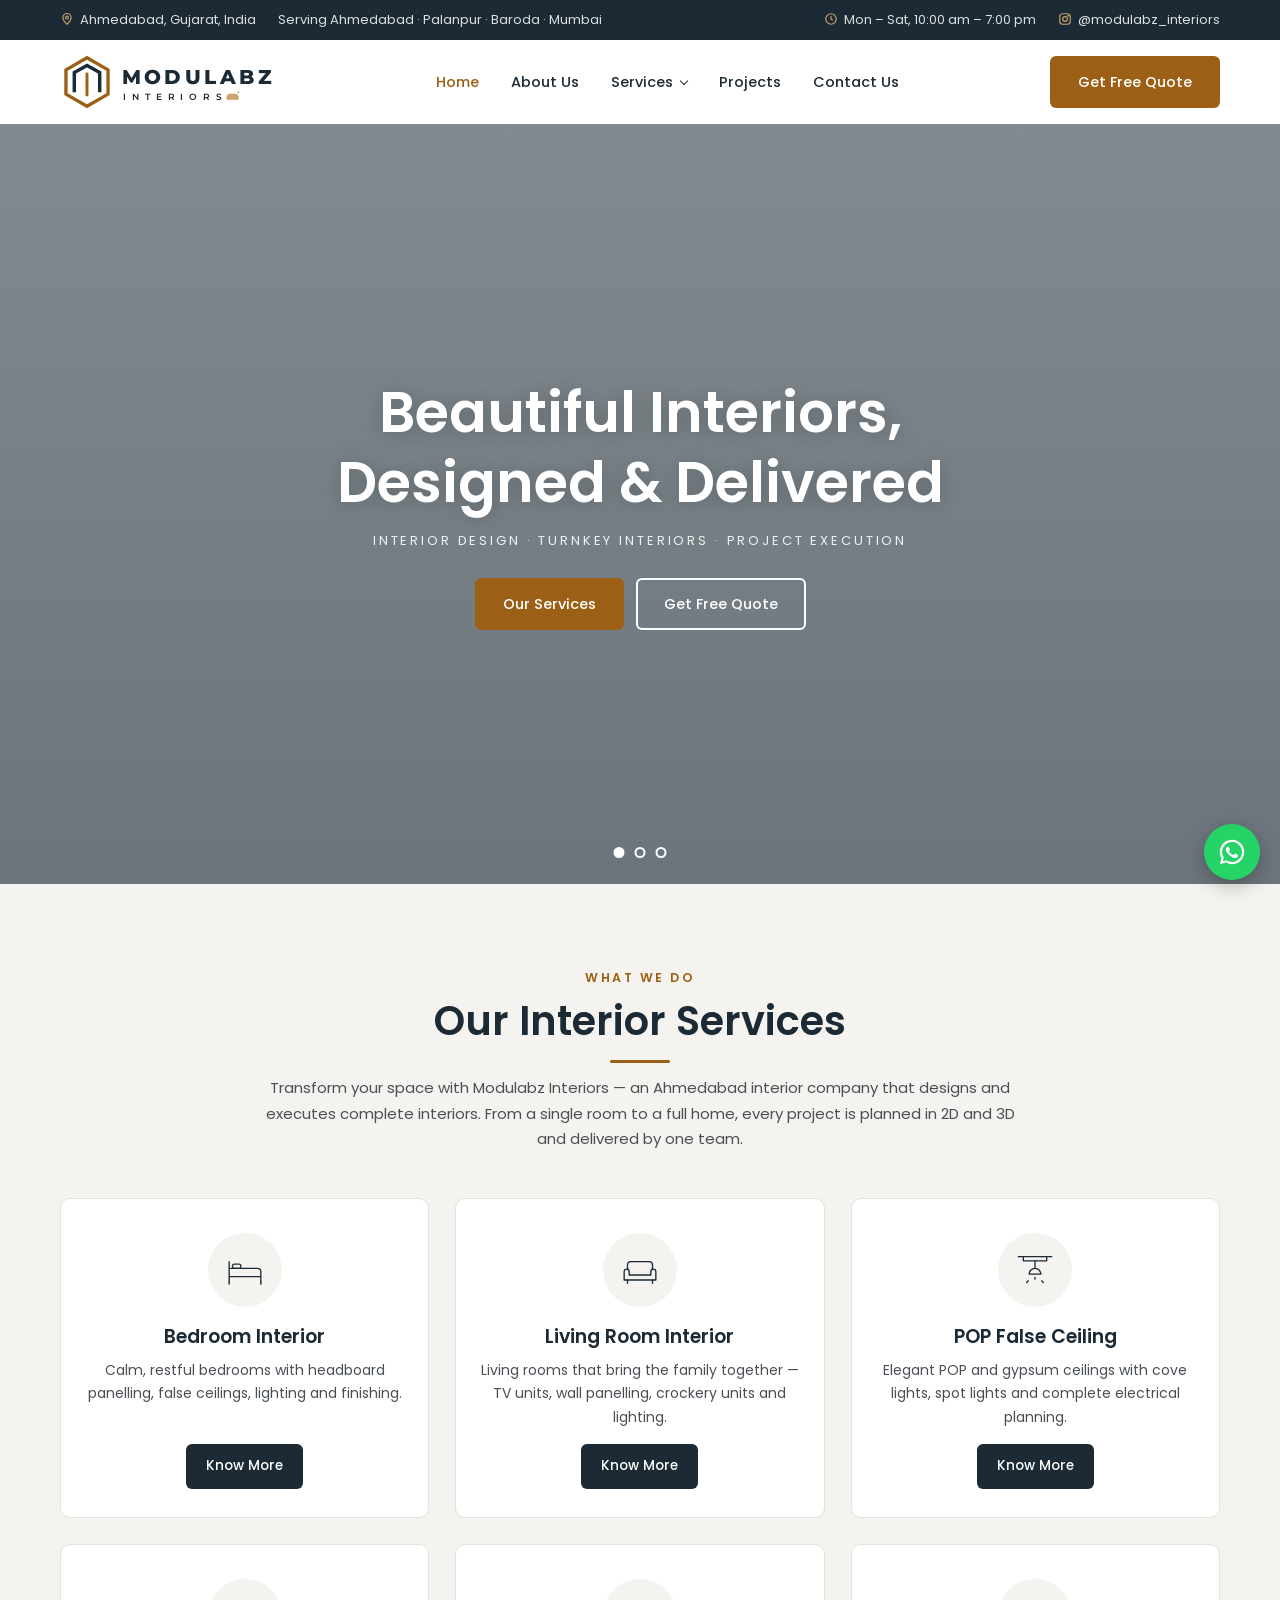
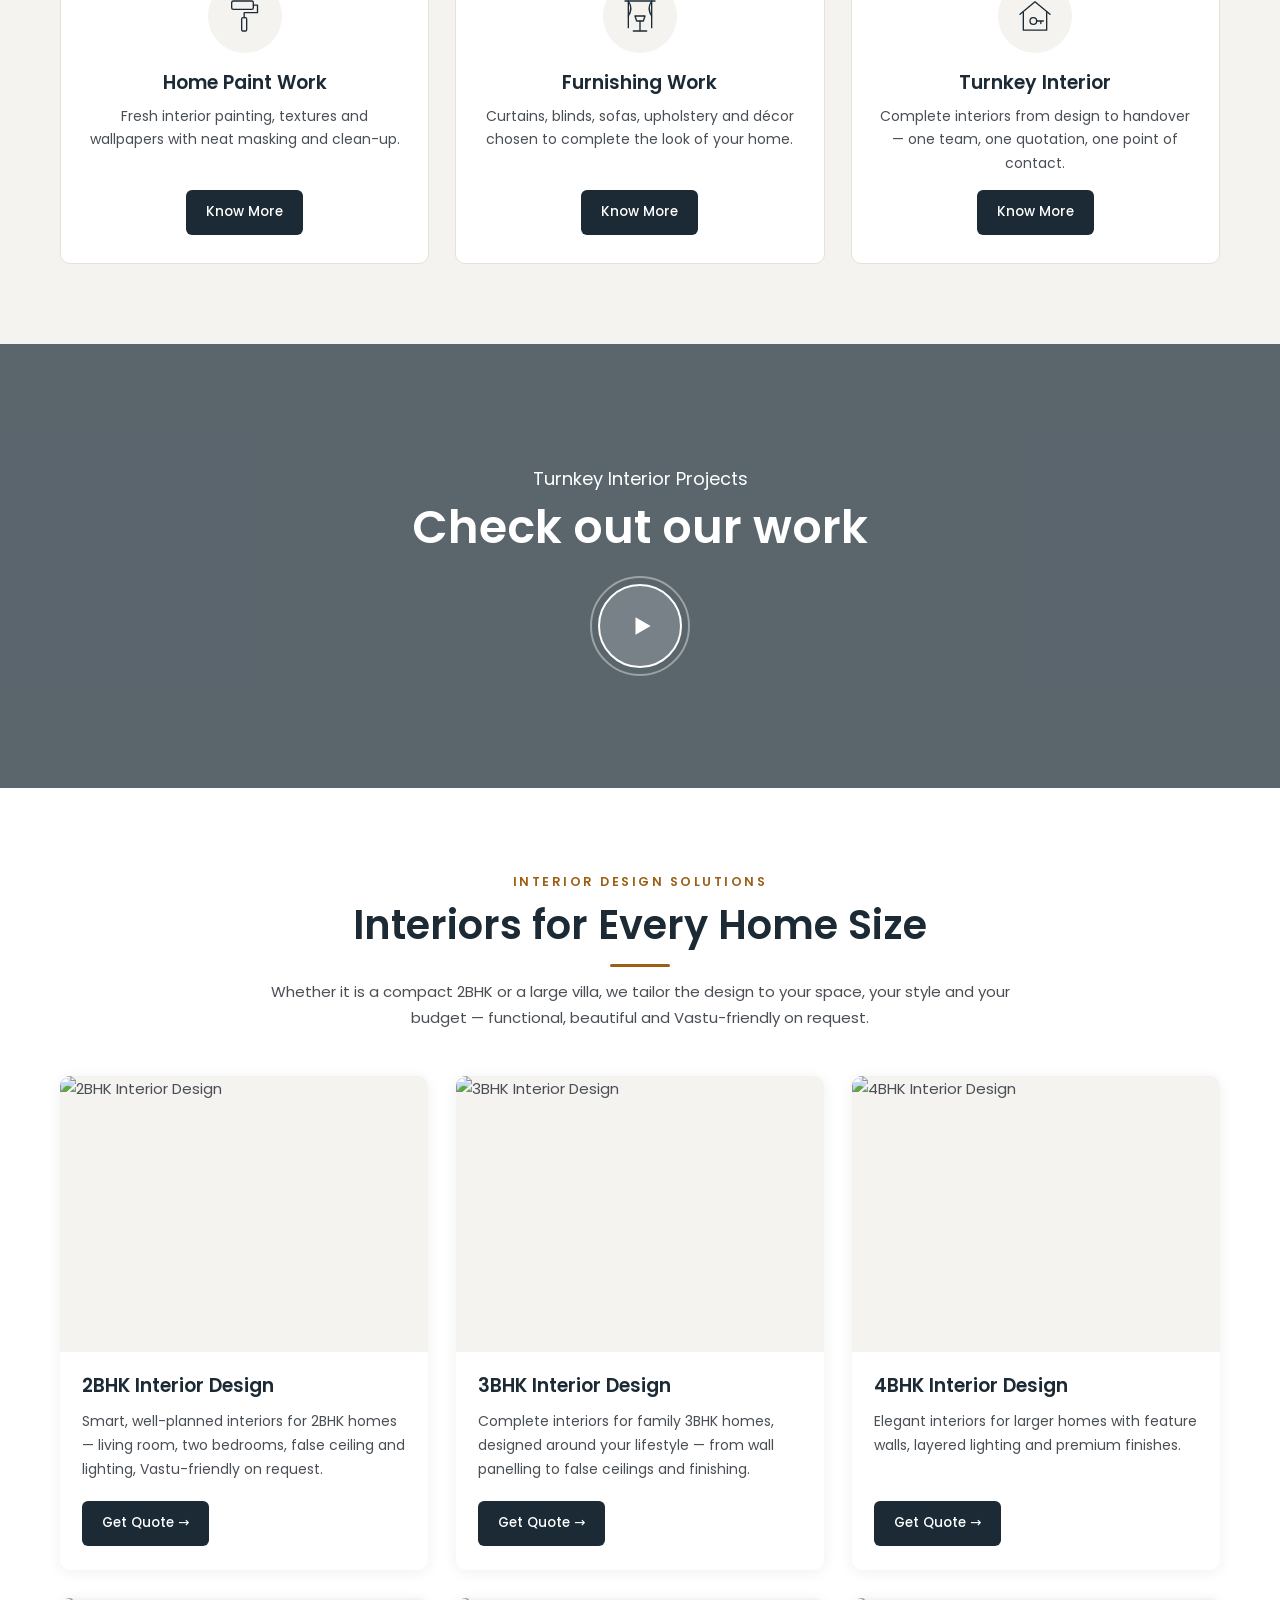
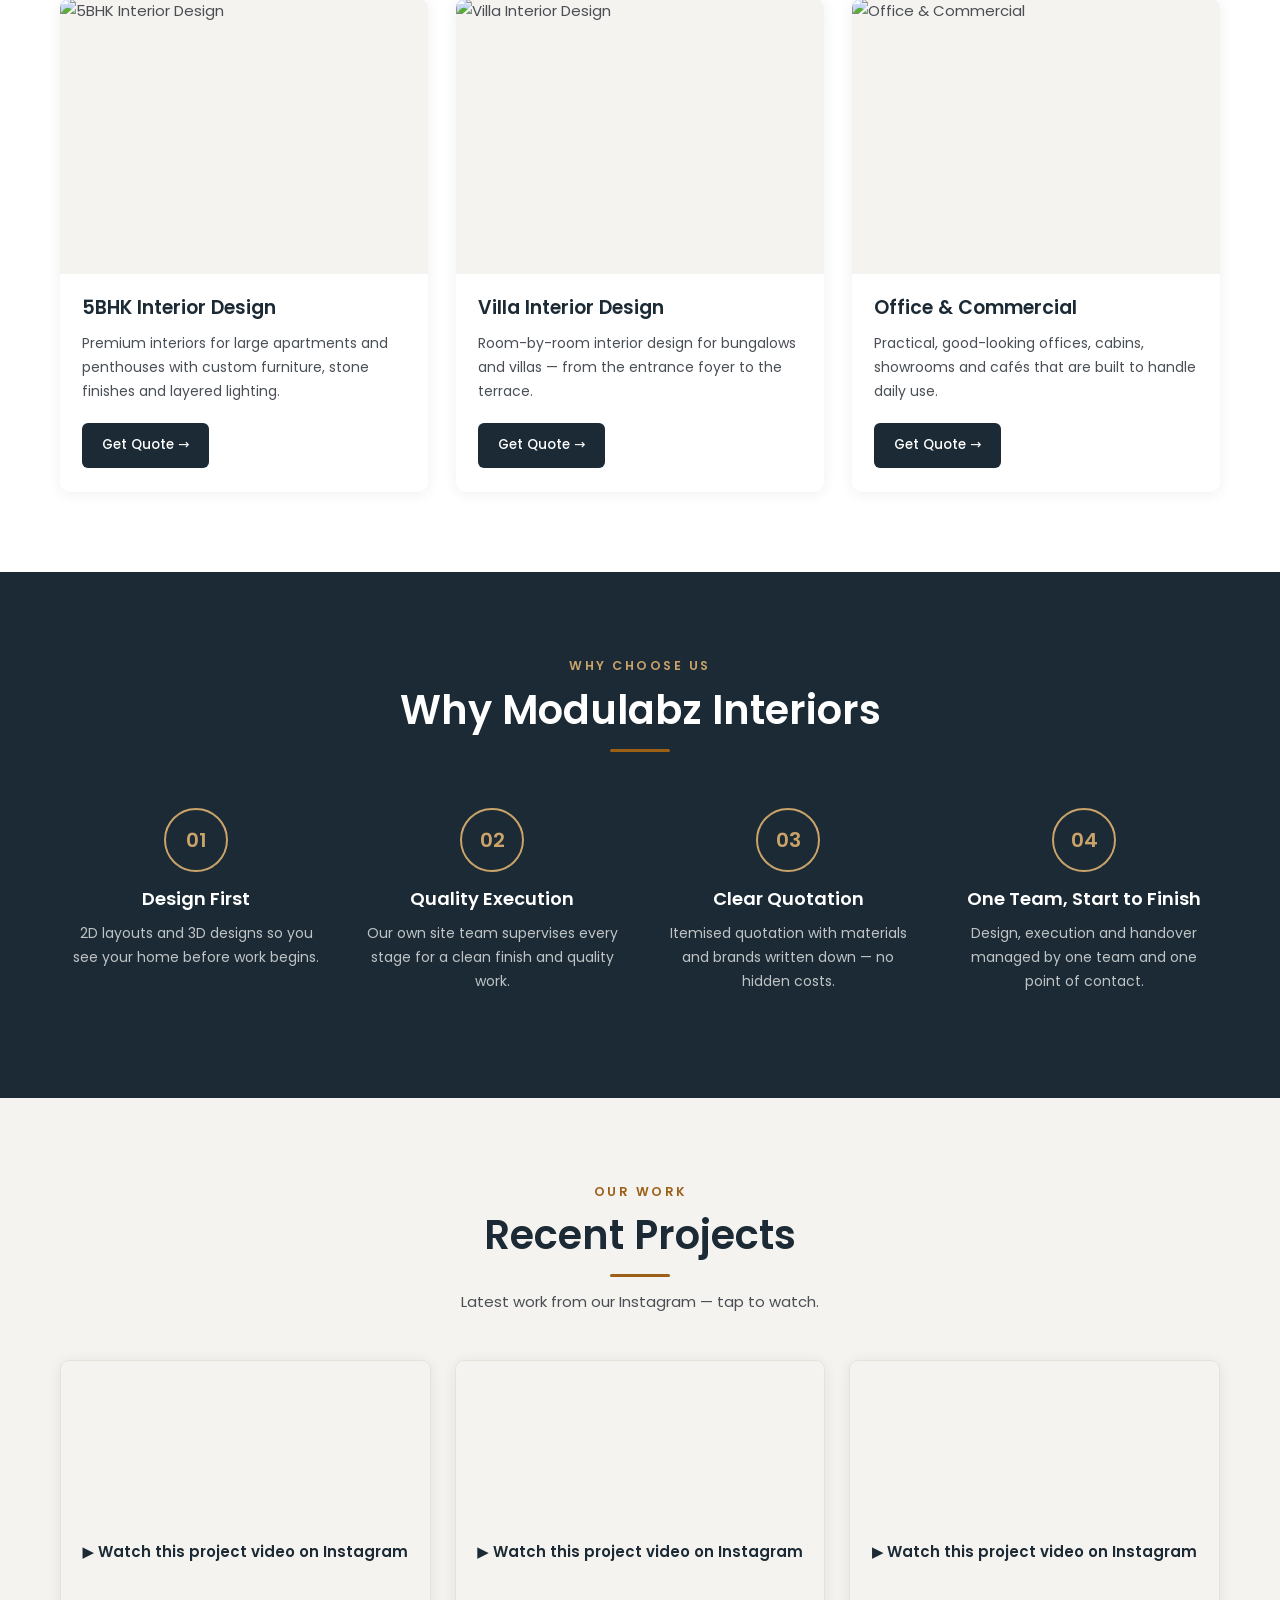
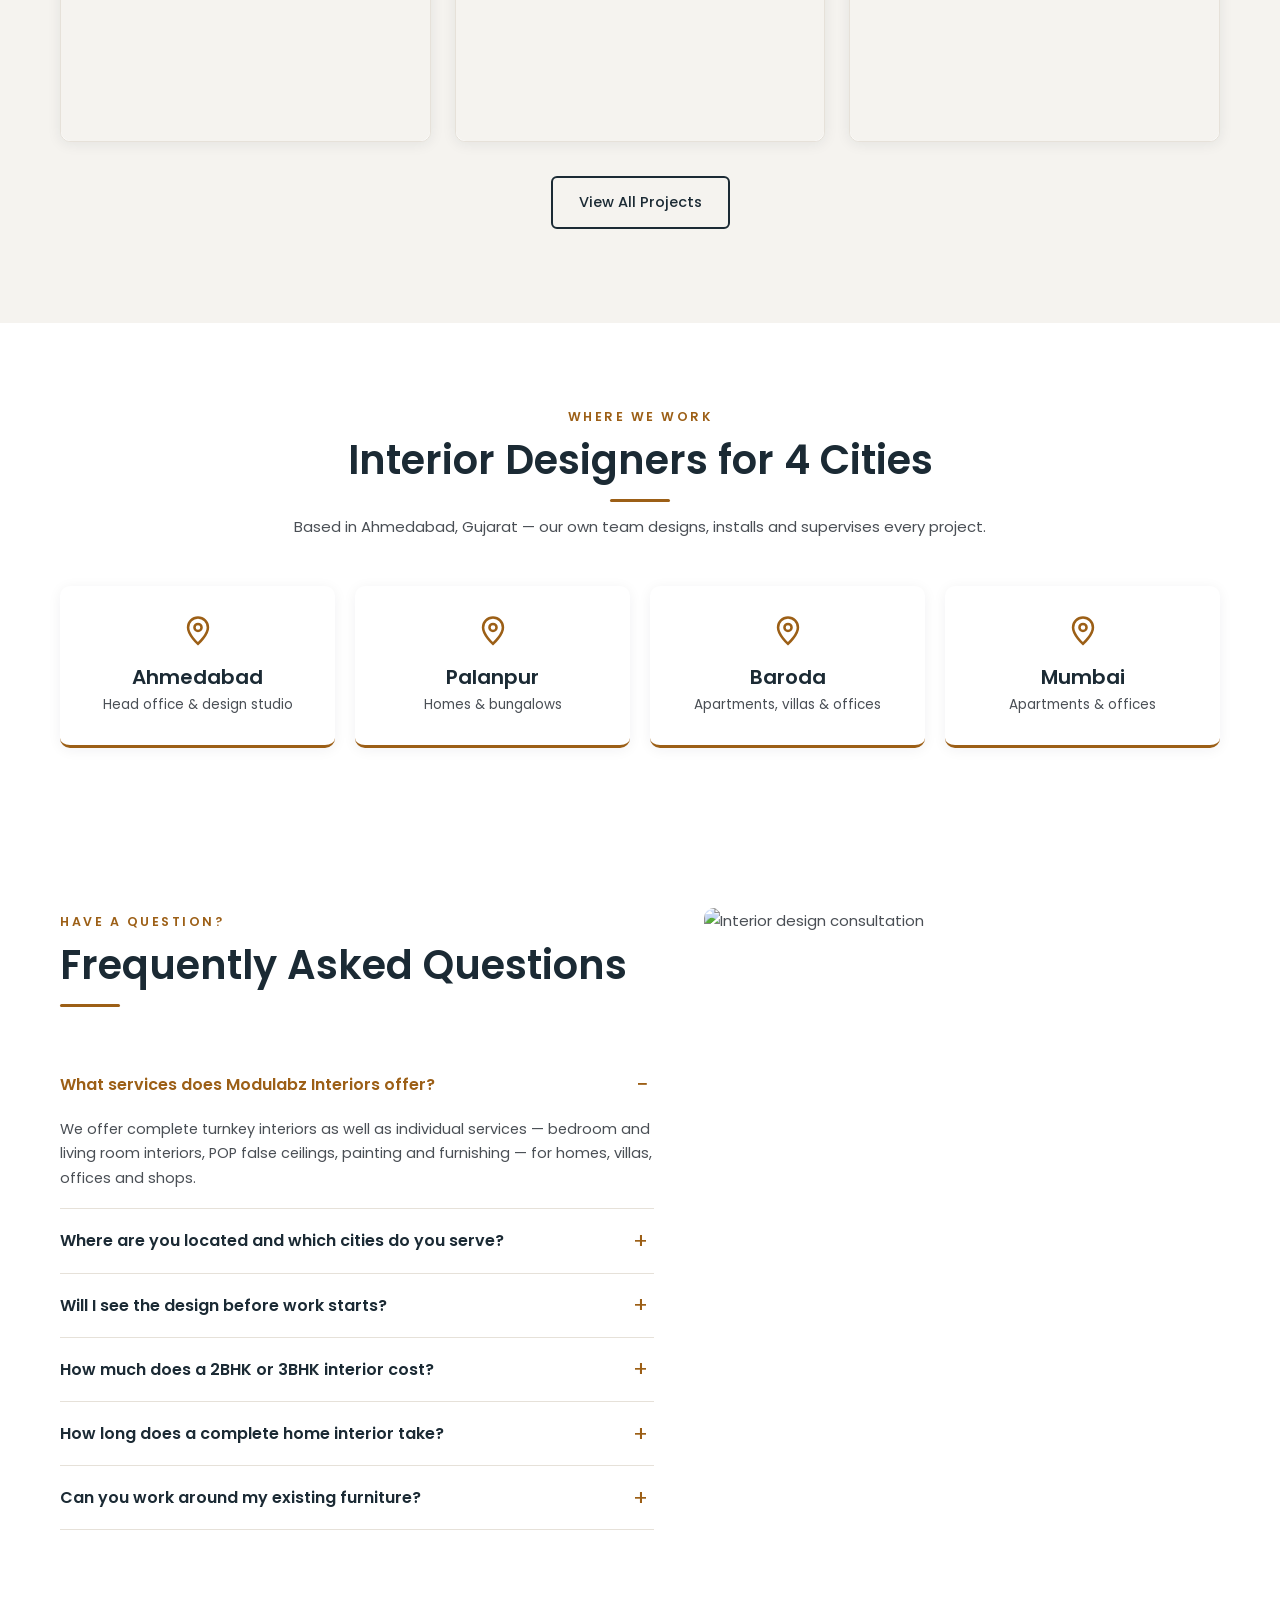
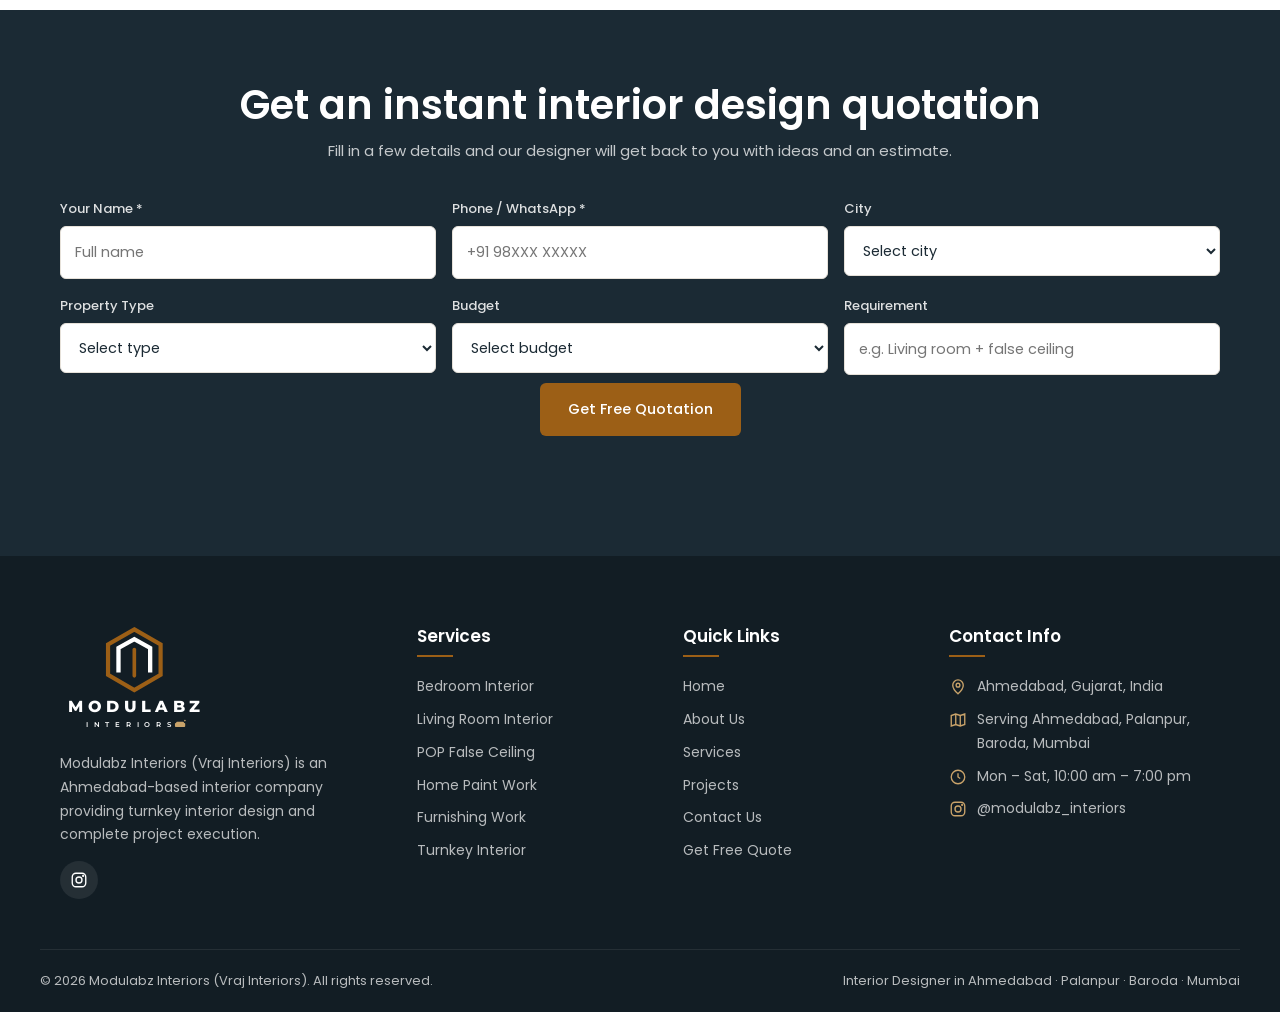
==== commit 26115528: "Add files via upload" ====
--- a/index.html
+++ b/index.html
@@ -3,159 +3,297 @@
 <head>
   <meta charset="utf-8">
   <meta name="viewport" content="width=device-width, initial-scale=1">
-  <title>Modulabz Interiors — Modular Precision · 2D/3D Lab · Turnkey Execution | Ahmedabad</title>
-  <meta name="description" content="Modulabz Interiors — residential, modular, commercial and turnkey interior design studio in Ahmedabad. 2D CAD & 3D design, factory-crafted modular joinery, locked BOQ and 10-year modular warranty.">
-  <meta name="theme-color" content="#F7F4EF">
+  <title>Interior Designer in Ahmedabad | Modulabz Interiors</title>
+  <meta name="description" content="Modulabz Interiors — interior designer in Ahmedabad for turnkey interiors, false ceilings, painting, furnishing and complete project execution. Serving Ahmedabad, Palanpur, Baroda and Mumbai.">
+  <meta name="theme-color" content="#1B2A34">
   <link rel="icon" href="data:image/svg+xml,%3Csvg xmlns='http://www.w3.org/2000/svg' viewBox='0 0 100 100'%3E%3Crect width='100' height='100' rx='18' fill='%23ffffff'/%3E%3Cpolygon points='50,5 89,27.5 89,72.5 50,95 11,72.5 11,27.5' fill='none' stroke='%239C5F16' stroke-width='6.2'/%3E%3Cpath d='M26.5 69V32.5L50 19.5L73.5 32.5V69' fill='none' stroke='%231B2A34' stroke-width='6.4'/%3E%3Cpath d='M50 35V74' stroke='%239C5F16' stroke-width='5.4' stroke-linecap='round'/%3E%3C/svg%3E">
   <link rel="preconnect" href="https://fonts.googleapis.com">
   <link rel="preconnect" href="https://fonts.gstatic.com" crossorigin>
-  <link href="https://fonts.googleapis.com/css2?family=Cormorant+Garamond:ital,wght@0,400;0,500;0,600;0,700;1,400;1,500;1,600&family=Montserrat:wght@600;800&family=Plus+Jakarta+Sans:wght@400;500;600;700&family=JetBrains+Mono:wght@400;500&display=swap" rel="stylesheet">
-  <link rel="stylesheet" href="assets/styles.css">
-  <link rel="stylesheet" href="assets/motion.css">
-  <link rel="stylesheet" href="assets/inner.css">
+  <link href="https://fonts.googleapis.com/css2?family=Montserrat:wght@600;800&family=Poppins:wght@400;500;600;700&display=swap" rel="stylesheet">
+  <link rel="stylesheet" href="css/style.css">
 </head>
-<body>
-  <a href="#app" class="sr-only">Skip to content</a>
-
-  <!-- Preloader -->
-  <div class="preloader" id="preloader" aria-hidden="true">
-    <div class="pl-top"><span>Modulabz Interiors</span><span>Ahmedabad · Est. 2022</span></div>
-    <div class="pl-mid">
-      <div class="pl-word"><span>M</span><span>O</span><span>D</span><span>U</span><span>L</span><span>A</span><span>B</span><span>Z</span></div>
-    </div>
-    <div class="pl-bottom">
-      <div class="pl-tag">Modular Precision · 2D/3D Lab · Turnkey Execution</div>
-      <div class="pl-count"><b>0</b><span>%</span></div>
-    </div>
-    <div class="pl-bar"><i></i></div>
+<body data-page="home">
+  <div class="topbar">
+    <div class="container">
+      <div class="tb-left">
+        <span><svg aria-hidden="true" viewBox="0 0 24 24"><path d="M12 21s-7-6.2-7-11.5A7 7 0 0 1 19 9.5C19 14.8 12 21 12 21z"/><circle cx="12" cy="9.5" r="2.5"/></svg>Ahmedabad, Gujarat, India</span>
+        <span class="tb-cities">Serving Ahmedabad · Palanpur · Baroda · Mumbai</span>
+      </div>
+      <div class="tb-right">
+        <span><svg aria-hidden="true" viewBox="0 0 24 24"><circle cx="12" cy="12" r="9"/><path d="M12 7v5l3 2"/></svg>Mon – Sat, 10:00 am – 7:00 pm</span>
+        <a href="https://www.instagram.com/modulabz_interiors/" target="_blank" rel="noopener"><svg aria-hidden="true" viewBox="0 0 24 24"><rect x="3" y="3" width="18" height="18" rx="5"/><circle cx="12" cy="12" r="4"/><circle cx="17.5" cy="6.5" r=".6"/></svg>@modulabz_interiors</a>
+      </div>
+    </div>
   </div>
-
-  <!-- Page transition curtain -->
-  <div class="curtain" id="curtain" aria-hidden="true">
-    <div class="c1"></div>
-    <div class="c2"><div class="lbl"></div></div>
+  <header class="header">
+    <div class="container">
+      <a href="index.html" class="logo" aria-label="Modulabz Interiors — home"><svg viewBox="0 0 300 72" role="img" aria-label="Modulabz Interiors"><g transform="translate(0 0) scale(0.72)"><polygon points="50,5 89,27.5 89,72.5 50,95 11,72.5 11,27.5" fill="none" stroke="#9C5F16" stroke-width="6.2"/><path d="M26.5 69 V32.5 L50 19.5 L73.5 32.5 V69" fill="none" stroke="currentColor" stroke-width="6.4"/><path d="M50 35 V74" stroke="#9C5F16" stroke-width="5.4" stroke-linecap="round"/></g><text x="82" y="39" font-family="Montserrat, 'Poppins', system-ui, sans-serif" font-weight="800" font-size="26" fill="currentColor" textLength="200" lengthAdjust="spacing">MODULABZ</text><text x="84" y="60" font-family="Montserrat, 'Poppins', system-ui, sans-serif" font-weight="600" font-size="11.5" fill="currentColor" textLength="132" lengthAdjust="spacing">INTERIORS</text><g transform="translate(222 49) scale(0.9)" fill="#C9A36A"><rect x="2" y="3" width="14" height="6" rx="2"/><rect x="0" y="5" width="4" height="7" rx="1.5"/><rect x="14" y="5" width="4" height="7" rx="1.5"/><rect x="2" y="8" width="14" height="4" rx="1"/><circle cx="17.5" cy="0.8" r="1.4"/></g></svg></a>
+      <nav aria-label="Main">
+        <ul class="nav">
+          <li><a href="index.html" data-nav="home">Home</a></li>
+          <li><a href="about.html" data-nav="about">About Us</a></li>
+          <li class="has-sub"><a href="services.html" data-nav="services">Services</a><ul class="sub"><li><a href="services.html#bedroom">Bedroom Interior</a></li><li><a href="services.html#living">Living Room Interior</a></li><li><a href="services.html#ceiling">POP False Ceiling</a></li><li><a href="services.html#paint">Home Paint Work</a></li><li><a href="services.html#furnishing">Furnishing Work</a></li><li><a href="services.html#turnkey">Turnkey Interior</a></li></ul></li>
+          <li><a href="projects.html" data-nav="projects">Projects</a></li>
+          <li><a href="contact.html" data-nav="contact">Contact Us</a></li>
+        </ul>
+      </nav>
+      <div class="header-cta">
+        <a href="contact.html" class="btn btn-brown">Get Free Quote</a>
+        <button class="burger" id="burger" aria-label="Open menu"><span></span></button>
+      </div>
+    </div>
+  </header>
+  <div class="mobile-menu" id="mobileMenu" aria-hidden="true">
+    <div class="scrim" data-close-menu></div>
+    <div class="panel" role="dialog" aria-label="Menu">
+      <div class="mm-top"><a href="index.html" class="logo" aria-label="Home"><svg viewBox="0 0 300 72" role="img" aria-label="Modulabz Interiors"><g transform="translate(0 0) scale(0.72)"><polygon points="50,5 89,27.5 89,72.5 50,95 11,72.5 11,27.5" fill="none" stroke="#9C5F16" stroke-width="6.2"/><path d="M26.5 69 V32.5 L50 19.5 L73.5 32.5 V69" fill="none" stroke="currentColor" stroke-width="6.4"/><path d="M50 35 V74" stroke="#9C5F16" stroke-width="5.4" stroke-linecap="round"/></g><text x="82" y="39" font-family="Montserrat, 'Poppins', system-ui, sans-serif" font-weight="800" font-size="26" fill="currentColor" textLength="200" lengthAdjust="spacing">MODULABZ</text><text x="84" y="60" font-family="Montserrat, 'Poppins', system-ui, sans-serif" font-weight="600" font-size="11.5" fill="currentColor" textLength="132" lengthAdjust="spacing">INTERIORS</text><g transform="translate(222 49) scale(0.9)" fill="#C9A36A"><rect x="2" y="3" width="14" height="6" rx="2"/><rect x="0" y="5" width="4" height="7" rx="1.5"/><rect x="14" y="5" width="4" height="7" rx="1.5"/><rect x="2" y="8" width="14" height="4" rx="1"/><circle cx="17.5" cy="0.8" r="1.4"/></g></svg></a><button class="mm-close" data-close-menu aria-label="Close menu">×</button></div>
+      <ul>
+        <li><a href="index.html" data-nav="home">Home</a></li>
+        <li><a href="about.html" data-nav="about">About Us</a></li>
+        <li><a href="services.html" data-nav="services">Services</a></li><li class="mm-sub"><a href="services.html#bedroom" data-close-menu>Bedroom Interior</a></li><li class="mm-sub"><a href="services.html#living" data-close-menu>Living Room Interior</a></li><li class="mm-sub"><a href="services.html#ceiling" data-close-menu>POP False Ceiling</a></li><li class="mm-sub"><a href="services.html#paint" data-close-menu>Home Paint Work</a></li><li class="mm-sub"><a href="services.html#furnishing" data-close-menu>Furnishing Work</a></li><li class="mm-sub"><a href="services.html#turnkey" data-close-menu>Turnkey Interior</a></li>
+        <li><a href="projects.html" data-nav="projects">Projects</a></li>
+        <li><a href="contact.html" data-nav="contact">Contact Us</a></li>
+      </ul>
+      <a href="contact.html" class="btn btn-brown">Get Free Quote</a>
+    </div>
   </div>
-
-  <div class="scroll-prog" id="scrollProg" aria-hidden="true"></div>
-
-  <!-- Fixed chrome: utility bar + header -->
-  <div class="chrome" id="chrome">
-    <div class="utility">
-      <div class="wrap">
-        <div class="left">
-          <span class="live-dot" aria-hidden="true"></span>
-          <span class="txt">Ahmedabad, Gujarat<span class="hide-sm"> <span class="sep">|</span> Serving Ahmedabad · Palanpur · Baroda · Mumbai</span></span>
-        </div>
-        <div class="right">
-          <a href="https://www.instagram.com/modulabz_interiors/" target="_blank" rel="noopener" class="hide-sm">@modulabz_interiors ↗</a>
-          <a href="#/estimator">Cost Estimator →</a>
-        </div>
-      </div>
-    </div>
-    <header class="header" id="header">
-      <div class="wrap">
-        <a href="#/" class="brand" aria-label="Modulabz Interiors home"><span class="brand-logo-v" data-logo="h"></span></a>
-        <div class="header-cta">
-          <a href="#/estimator" class="btn btn-ghost btn-sm hide-md">Get Estimate</a>
-          <a href="#/contact" class="btn btn-dark btn-sm">Book Free Site Visit <span class="arr">→</span></a>
-          <button class="burger" id="burger" aria-label="Open menu" aria-expanded="false"><span></span></button>
-        </div>
-      </div>
-      <div class="nav-row">
-        <div class="wrap"><nav class="nav" id="nav" aria-label="Primary"></nav></div>
-      </div>
-    </header>
-  </div>
-
-  <!-- Mobile drawer -->
-  <div class="drawer" id="drawer" aria-hidden="true">
-    <div class="scrim" data-close></div>
-    <div class="panel" role="dialog" aria-label="Menu">
-      <div class="drawer-top"><span class="drawer-logo" data-logo="stack"></span><button class="drawer-close" data-close aria-label="Close menu">×</button></div>
-      <nav id="drawerNav"></nav>
-      <a href="#/contact" class="btn btn-primary">Book Free Site Visit <span class="arr">→</span></a>
-      <a href="https://www.instagram.com/modulabz_interiors/" target="_blank" rel="noopener" class="btn btn-ghost" style="margin-top:10px">@modulabz_interiors ↗</a>
-    </div>
-  </div>
-
-  <main id="app" tabindex="-1"></main>
-
-  <!-- Footer -->
+<main>
+
+  <section class="hero" aria-label="Featured interiors">
+    <div class="slide" style="background-image:url('https://images.unsplash.com/photo-1618221195710-dd6b41faaea6?auto=format&fit=crop&w=2000&q=75')"></div>
+    <div class="slide" style="background-image:url('https://images.unsplash.com/photo-1600210492486-724fe5c67fb0?auto=format&fit=crop&w=2000&q=75')"></div>
+    <div class="slide" style="background-image:url('https://images.unsplash.com/photo-1616594039964-ae9021a400a0?auto=format&fit=crop&w=2000&q=75')"></div>
+    <div class="hero-content">
+      <h1>Beautiful Interiors,<br>Designed &amp; Delivered</h1>
+      <p class="kicker">Interior Design · Turnkey Interiors · Project Execution</p>
+      <div class="btns"><a href="services.html" class="btn btn-brown">Our Services</a><a href="contact.html" class="btn btn-outline">Get Free Quote</a></div>
+    </div>
+    <div class="hero-dots"><button aria-label="Slide 1"></button><button aria-label="Slide 2"></button><button aria-label="Slide 3"></button></div>
+  </section>
+
+  <section class="section light">
+    <div class="container">
+      <div class="sec-title"><span class="tag">What we do</span><h2>Our Interior Services</h2>
+        <p>Transform your space with Modulabz Interiors — an Ahmedabad interior company that designs and executes complete interiors. From a single room to a full home, every project is planned in 2D and 3D and delivered by one team.</p></div>
+      <div class="svc-grid">
+        <div class="svc reveal">
+          <div class="ic"><svg viewBox="0 0 48 48" aria-hidden="true"><path d="M5 38V14M43 38V26a4 4 0 0 0-4-4H5M5 32h38"/><rect x="9" y="17" width="10" height="5" rx="2"/><path d="M5 38v3M43 38v3"/></svg></div>
+          <h3>Bedroom Interior</h3>
+          <p>Calm, restful bedrooms with headboard panelling, false ceilings, lighting and finishing.</p>
+          <a href="services.html#bedroom" class="btn btn-dark btn-sm">Know More</a>
+        </div>
+        <div class="svc reveal">
+          <div class="ic"><svg viewBox="0 0 48 48" aria-hidden="true"><path d="M9 23v-5a4 4 0 0 1 4-4h22a4 4 0 0 1 4 4v5"/><path d="M5 26a3 3 0 0 1 6 0v4h26v-4a3 3 0 0 1 6 0v10H5z"/><path d="M9 36v4M39 36v4"/></svg></div>
+          <h3>Living Room Interior</h3>
+          <p>Living rooms that bring the family together — TV units, wall panelling, crockery units and lighting.</p>
+          <a href="services.html#living" class="btn btn-dark btn-sm">Know More</a>
+        </div>
+        <div class="svc reveal">
+          <div class="ic"><svg viewBox="0 0 48 48" aria-hidden="true"><path d="M4 8h40M10 8v5h28V8"/><path d="M24 13v8"/><path d="M17 29a7 7 0 0 1 14 0z"/><path d="M24 33v2M16 37l-2 2M32 37l2 2"/></svg></div>
+          <h3>POP False Ceiling</h3>
+          <p>Elegant POP and gypsum ceilings with cove lights, spot lights and complete electrical planning.</p>
+          <a href="services.html#ceiling" class="btn btn-dark btn-sm">Know More</a>
+        </div>
+        <div class="svc reveal">
+          <div class="ic"><svg viewBox="0 0 48 48" aria-hidden="true"><rect x="8" y="6" width="26" height="10" rx="2"/><path d="M34 11h5v9H23v6"/><rect x="20" y="26" width="6" height="16" rx="1.5"/></svg></div>
+          <h3>Home Paint Work</h3>
+          <p>Fresh interior painting, textures and wallpapers with neat masking and clean-up.</p>
+          <a href="services.html#paint" class="btn btn-dark btn-sm">Know More</a>
+        </div>
+        <div class="svc reveal">
+          <div class="ic"><svg viewBox="0 0 48 48" aria-hidden="true"><path d="M6 6h36M10 6v32M38 6v32"/><path d="M10 6c4 6 4 12 0 18M38 6c-4 6-4 12 0 18"/><path d="M16 42h16M24 30v12"/><path d="M18 24h12l-2 6H20z"/></svg></div>
+          <h3>Furnishing Work</h3>
+          <p>Curtains, blinds, sofas, upholstery and décor chosen to complete the look of your home.</p>
+          <a href="services.html#furnishing" class="btn btn-dark btn-sm">Know More</a>
+        </div>
+        <div class="svc reveal">
+          <div class="ic"><svg viewBox="0 0 48 48" aria-hidden="true"><path d="M6 22L24 7l18 15"/><path d="M10 19v22h28V19"/><circle cx="22" cy="30" r="4"/><path d="M26 30h8M31 30v3"/></svg></div>
+          <h3>Turnkey Interior</h3>
+          <p>Complete interiors from design to handover — one team, one quotation, one point of contact.</p>
+          <a href="services.html#turnkey" class="btn btn-dark btn-sm">Know More</a>
+        </div>
+      </div>
+    </div>
+  </section>
+
+  <section class="work-band" style="background-image:url('https://images.unsplash.com/photo-1616486338812-3dadae4b4ace?auto=format&fit=crop&w=1400&q=75')">
+    <div class="container">
+      <p class="small">Turnkey Interior Projects</p>
+      <h2>Check out our work</h2>
+      <a href="https://www.instagram.com/modulabz_interiors/" target="_blank" rel="noopener" class="play" aria-label="Watch our project videos on Instagram"><svg viewBox="0 0 24 24"><path d="M6 4l14 8-14 8z"/></svg></a>
+    </div>
+  </section>
+
+  <section class="section">
+    <div class="container">
+      <div class="sec-title"><span class="tag">Interior design solutions</span><h2>Interiors for Every Home Size</h2>
+        <p>Whether it is a compact 2BHK or a large villa, we tailor the design to your space, your style and your budget — functional, beautiful and Vastu-friendly on request.</p></div>
+      <div class="card-grid">
+        <article class="card reveal">
+          <div class="img"><img src="https://images.unsplash.com/photo-1618220179428-22790b461013?auto=format&fit=crop&w=1400&q=75" alt="2BHK Interior Design" loading="lazy"></div>
+          <div class="body">
+            <h3>2BHK Interior Design</h3>
+            <p>Smart, well-planned interiors for 2BHK homes — living room, two bedrooms, false ceiling and lighting, Vastu-friendly on request.</p>
+            <a href="contact.html?type=2%20BHK#quote" class="btn btn-dark btn-sm">Get Quote →</a>
+          </div>
+        </article>
+        <article class="card reveal">
+          <div class="img"><img src="https://images.unsplash.com/photo-1600210492486-724fe5c67fb0?auto=format&fit=crop&w=1400&q=75" alt="3BHK Interior Design" loading="lazy"></div>
+          <div class="body">
+            <h3>3BHK Interior Design</h3>
+            <p>Complete interiors for family 3BHK homes, designed around your lifestyle — from wall panelling to false ceilings and finishing.</p>
+            <a href="contact.html?type=3%20BHK#quote" class="btn btn-dark btn-sm">Get Quote →</a>
+          </div>
+        </article>
+        <article class="card reveal">
+          <div class="img"><img src="https://images.unsplash.com/photo-1615874959474-d609969a20ed?auto=format&fit=crop&w=1400&q=75" alt="4BHK Interior Design" loading="lazy"></div>
+          <div class="body">
+            <h3>4BHK Interior Design</h3>
+            <p>Elegant interiors for larger homes with feature walls, layered lighting and premium finishes.</p>
+            <a href="contact.html?type=4%20BHK#quote" class="btn btn-dark btn-sm">Get Quote →</a>
+          </div>
+        </article>
+        <article class="card reveal">
+          <div class="img"><img src="https://images.unsplash.com/photo-1617806118233-18e1de247200?auto=format&fit=crop&w=1400&q=75" alt="5BHK Interior Design" loading="lazy"></div>
+          <div class="body">
+            <h3>5BHK Interior Design</h3>
+            <p>Premium interiors for large apartments and penthouses with custom furniture, stone finishes and layered lighting.</p>
+            <a href="contact.html?type=5%20BHK#quote" class="btn btn-dark btn-sm">Get Quote →</a>
+          </div>
+        </article>
+        <article class="card reveal">
+          <div class="img"><img src="https://images.unsplash.com/photo-1600585154340-be6161a56a0c?auto=format&fit=crop&w=1400&q=75" alt="Villa Interior Design" loading="lazy"></div>
+          <div class="body">
+            <h3>Villa Interior Design</h3>
+            <p>Room-by-room interior design for bungalows and villas — from the entrance foyer to the terrace.</p>
+            <a href="contact.html?type=Villa%20%2F%20Bungalow#quote" class="btn btn-dark btn-sm">Get Quote →</a>
+          </div>
+        </article>
+        <article class="card reveal">
+          <div class="img"><img src="https://images.unsplash.com/photo-1497366216548-37526070297c?auto=format&fit=crop&w=1400&q=75" alt="Office & Commercial" loading="lazy"></div>
+          <div class="body">
+            <h3>Office & Commercial</h3>
+            <p>Practical, good-looking offices, cabins, showrooms and cafés that are built to handle daily use.</p>
+            <a href="contact.html?type=Office%20%2F%20Commercial#quote" class="btn btn-dark btn-sm">Get Quote →</a>
+          </div>
+        </article>
+      </div>
+    </div>
+  </section>
+
+  <section class="section dark">
+    <div class="container">
+      <div class="sec-title"><span class="tag">Why choose us</span><h2>Why Modulabz Interiors</h2></div>
+      <div class="why">
+        <div class="why-item reveal"><div class="num">01</div><h3>Design First</h3><p>2D layouts and 3D designs so you see your home before work begins.</p></div>
+        <div class="why-item reveal"><div class="num">02</div><h3>Quality Execution</h3><p>Our own site team supervises every stage for a clean finish and quality work.</p></div>
+        <div class="why-item reveal"><div class="num">03</div><h3>Clear Quotation</h3><p>Itemised quotation with materials and brands written down — no hidden costs.</p></div>
+        <div class="why-item reveal"><div class="num">04</div><h3>One Team, Start to Finish</h3><p>Design, execution and handover managed by one team and one point of contact.</p></div>
+      </div>
+    </div>
+  </section>
+
+  <section class="section light">
+    <div class="container">
+      <div class="sec-title"><span class="tag">Our work</span><h2>Recent Projects</h2><p>Latest work from our Instagram — tap to watch.</p></div>
+      <div class="ig-grid">
+        <div class="ig-item" data-cat="residential">
+          <blockquote class="instagram-media" data-instgrm-permalink="https://www.instagram.com/reel/DffGAKbACIs/?utm_source=ig_embed" data-instgrm-version="14">
+            <a href="https://www.instagram.com/reel/DffGAKbACIs/" target="_blank" rel="noopener" class="ig-fallback">▶ Watch this project video on Instagram</a>
+          </blockquote>
+        </div>
+        <div class="ig-item" data-cat="residential">
+          <blockquote class="instagram-media" data-instgrm-permalink="https://www.instagram.com/reel/DcC-gHJi1Du/?utm_source=ig_embed" data-instgrm-version="14">
+            <a href="https://www.instagram.com/reel/DcC-gHJi1Du/" target="_blank" rel="noopener" class="ig-fallback">▶ Watch this project video on Instagram</a>
+          </blockquote>
+        </div>
+        <div class="ig-item" data-cat="commercial">
+          <blockquote class="instagram-media" data-instgrm-permalink="https://www.instagram.com/reel/DZxUULXAGvM/?utm_source=ig_embed" data-instgrm-version="14">
+            <a href="https://www.instagram.com/reel/DZxUULXAGvM/" target="_blank" rel="noopener" class="ig-fallback">▶ Watch this project video on Instagram</a>
+          </blockquote>
+        </div>
+      </div>
+      <p class="center" style="margin-top:34px"><a href="projects.html" class="btn btn-line">View All Projects</a></p>
+    </div>
+  </section>
+
+  
+  <section class="section">
+    <div class="container">
+      <div class="sec-title"><span class="tag">Where we work</span><h2>Interior Designers for 4 Cities</h2><p>Based in Ahmedabad, Gujarat — our own team designs, installs and supervises every project.</p></div>
+      <div class="cities">
+        <div class="city reveal"><svg viewBox="0 0 24 24"><path d="M12 21s-7-6.2-7-11.5A7 7 0 0 1 19 9.5C19 14.8 12 21 12 21z"/><circle cx="12" cy="9.5" r="2.5"/></svg><h3>Ahmedabad</h3><p>Head office & design studio</p></div><div class="city reveal"><svg viewBox="0 0 24 24"><path d="M12 21s-7-6.2-7-11.5A7 7 0 0 1 19 9.5C19 14.8 12 21 12 21z"/><circle cx="12" cy="9.5" r="2.5"/></svg><h3>Palanpur</h3><p>Homes & bungalows</p></div><div class="city reveal"><svg viewBox="0 0 24 24"><path d="M12 21s-7-6.2-7-11.5A7 7 0 0 1 19 9.5C19 14.8 12 21 12 21z"/><circle cx="12" cy="9.5" r="2.5"/></svg><h3>Baroda</h3><p>Apartments, villas & offices</p></div><div class="city reveal"><svg viewBox="0 0 24 24"><path d="M12 21s-7-6.2-7-11.5A7 7 0 0 1 19 9.5C19 14.8 12 21 12 21z"/><circle cx="12" cy="9.5" r="2.5"/></svg><h3>Mumbai</h3><p>Apartments & offices</p></div>
+      </div>
+    </div>
+  </section>
+  
+  <section class="section">
+    <div class="container faq-wrap">
+      <div>
+        <div class="sec-title left"><span class="tag">Have a question?</span><h2>Frequently Asked Questions</h2></div>
+        <div class="faq-item open"><button class="faq-q" aria-expanded="true">What services does Modulabz Interiors offer?</button><div class="faq-a"><p>We offer complete turnkey interiors as well as individual services — bedroom and living room interiors, POP false ceilings, painting and furnishing — for homes, villas, offices and shops.</p></div></div>
+        <div class="faq-item "><button class="faq-q" aria-expanded="false">Where are you located and which cities do you serve?</button><div class="faq-a"><p>We are based in Ahmedabad, Gujarat. We take projects in Ahmedabad, Palanpur, Baroda and Mumbai, with our own team handling installation and site supervision.</p></div></div>
+        <div class="faq-item "><button class="faq-q" aria-expanded="false">Will I see the design before work starts?</button><div class="faq-a"><p>Yes. We first prepare a 2D layout and then 3D designs of your rooms, so you can see colours, materials and furniture before anything is made.</p></div></div>
+        <div class="faq-item "><button class="faq-q" aria-expanded="false">How much does a 2BHK or 3BHK interior cost?</button><div class="faq-a"><p>It depends on the scope and finishes you choose. As a rough guide, a complete 2BHK usually starts around ₹6.5 lakh and a 3BHK around ₹11 lakh. Share your requirements and we will send a detailed quotation.</p></div></div>
+        <div class="faq-item "><button class="faq-q" aria-expanded="false">How long does a complete home interior take?</button><div class="faq-a"><p>Most 2BHK and 3BHK turnkey projects take about 8 to 12 weeks after the design is approved. Single rooms or ceiling work usually take 2 to 4 weeks.</p></div></div>
+        <div class="faq-item "><button class="faq-q" aria-expanded="false">Can you work around my existing furniture?</button><div class="faq-a"><p>Of course. We can include furniture you want to keep in the design, and repolish or re-upholster it so it matches your new interiors.</p></div></div>
+      </div>
+      <img src="https://images.unsplash.com/photo-1600607687939-ce8a6c25118c?auto=format&fit=crop&w=1400&q=75" alt="Interior design consultation" loading="lazy">
+    </div>
+  </section>
+  
+  <section class="quote" id="quote">
+    <div class="container">
+      <h2>Get an instant interior design quotation</h2>
+      <p class="sub-t">Fill in a few details and our designer will get back to you with ideas and an estimate.</p>
+      
+  <form class="" data-quote novalidate>
+    <div class="form-grid">
+      <div class="field"><label for="q-name">Your Name *</label><input id="q-name" name="name" autocomplete="name" placeholder="Full name"></div>
+      <div class="field"><label for="q-phone">Phone / WhatsApp *</label><input id="q-phone" name="phone" type="tel" autocomplete="tel" placeholder="+91 98XXX XXXXX"></div>
+      <div class="field"><label for="q-city">City</label><select id="q-city" name="city"><option value="">Select city</option><option>Ahmedabad</option><option>Palanpur</option><option>Baroda</option><option>Mumbai</option><option>Other</option></select></div>
+      <div class="field"><label for="q-type">Property Type</label><select id="q-type" name="type"><option value="">Select type</option><option>1 BHK</option><option>2 BHK</option><option>3 BHK</option><option>4 BHK</option><option>5 BHK</option><option>Villa / Bungalow</option><option>Office / Commercial</option><option>Single room / Renovation</option></select></div>
+      <div class="field"><label for="q-budget">Budget</label><select id="q-budget" name="budget"><option value="">Select budget</option><option>Under ₹5 Lakh</option><option>₹5 – 10 Lakh</option><option>₹10 – 20 Lakh</option><option>₹20 – 40 Lakh</option><option>Above ₹40 Lakh</option><option>Not decided</option></select></div>
+      <div class="field"><label for="q-msg">Requirement</label><input id="q-msg" name="message" placeholder="e.g. Living room + false ceiling"></div>
+    </div>
+    <div class="form-actions"><button type="submit" class="btn btn-brown">Get Free Quotation</button></div>
+    <p class="form-msg" role="status"></p>
+  </form>
+    </div>
+  </section>
+</main>
   <footer class="footer">
-    <div class="wrap">
-      <div class="big">
-        <div>Designing spaces.<br><em>Engineering</em> modern living.</div>
-        <a href="#/contact" class="btn btn-primary">Start Your Project <span class="arr">→</span></a>
-      </div>
-      <div class="footer-grid">
-        <div>
-          <span class="foot-logo" data-logo="stack"></span>
-          <address>
-            Modulabz Interiors (Vraj Interiors)<br>
-            Ahmedabad, Gujarat, India<br>
-            <span style="opacity:.7">Turnkey interior design, modular furniture<br>solutions &amp; project execution</span>
-          </address>
-          <a class="ig-badge" href="https://www.instagram.com/modulabz_interiors/" target="_blank" rel="noopener">
-            <span class="ic"><svg width="16" height="16" viewBox="0 0 24 24" fill="none" stroke="currentColor" stroke-width="2"><rect x="3" y="3" width="18" height="18" rx="5"/><circle cx="12" cy="12" r="4"/><circle cx="17.5" cy="6.5" r="1" fill="currentColor"/></svg></span>
-            <span><b>@modulabz_interiors</b><small>Live site reels &amp; handovers</small></span>
-          </a>
-        </div>
-        <div>
-          <h5>Pages</h5>
-          <ul id="footNav"></ul>
-        </div>
-        <div>
-          <h5>Services</h5>
-          <ul>
-            <li><a href="#/services?s=1">Modular Kitchen</a></li>
-            <li><a href="#/services?s=2">Bedroom &amp; Wardrobe</a></li>
-            <li><a href="#/services?s=3">Living Room</a></li>
-            <li><a href="#/services?s=4">POP False Ceiling</a></li>
-            <li><a href="#/services?s=5">Paint &amp; Furnishing</a></li>
-            <li><a href="#/services?s=6">Turnkey Interiors</a></li>
-          </ul>
-        </div>
-        <div>
-          <h5>We Serve</h5>
-          <div class="corridors">
-            <span>Ahmedabad</span><span>Palanpur</span><span>Baroda</span><span>Mumbai</span>
-          </div>
-        </div>
-      </div>
-      <div class="footer-bottom">
-        <span>© <span id="yr"></span> Modulabz Interiors (Vraj Interiors) · Ahmedabad, Gujarat, India</span>
-        <span>Locked BOQ · 10-Year Modular Warranty · 100-Point Handover Audit</span>
-      </div>
-    </div>
-    <div class="foot-dots" id="footDots" role="img" aria-label="Modulabz"><canvas></canvas><span class="foot-dots-hint">Move your cursor across the wordmark</span></div>
+    <div class="container footer-grid">
+      <div>
+        <a href="index.html" class="logo" aria-label="Modulabz Interiors"><svg viewBox="0 0 300 222" role="img" aria-label="Modulabz Interiors"><g transform="translate(82 0) scale(1.36)"><polygon points="50,5 89,27.5 89,72.5 50,95 11,72.5 11,27.5" fill="none" stroke="#9C5F16" stroke-width="6.2"/><path d="M26.5 69 V32.5 L50 19.5 L73.5 32.5 V69" fill="none" stroke="currentColor" stroke-width="6.4"/><path d="M50 35 V74" stroke="#9C5F16" stroke-width="5.4" stroke-linecap="round"/></g><text x="150" y="174" text-anchor="middle" font-family="Montserrat, 'Poppins', system-ui, sans-serif" font-weight="800" font-size="33" fill="currentColor" textLength="266" lengthAdjust="spacing">MODULABZ</text><text x="138" y="203" text-anchor="middle" font-family="Montserrat, 'Poppins', system-ui, sans-serif" font-weight="600" font-size="15" fill="currentColor" textLength="172" lengthAdjust="spacing">INTERIORS</text><g transform="translate(232 190) scale(1.15)" fill="#C9A36A"><rect x="2" y="3" width="14" height="6" rx="2"/><rect x="0" y="5" width="4" height="7" rx="1.5"/><rect x="14" y="5" width="4" height="7" rx="1.5"/><rect x="2" y="8" width="14" height="4" rx="1"/><circle cx="17.5" cy="0.8" r="1.4"/></g></svg></a>
+        <p>Modulabz Interiors (Vraj Interiors) is an Ahmedabad-based interior company providing turnkey interior design and complete project execution.</p>
+        <div class="socials"><a href="https://www.instagram.com/modulabz_interiors/" target="_blank" rel="noopener" aria-label="Instagram"><svg viewBox="0 0 24 24"><rect x="3" y="3" width="18" height="18" rx="5"/><circle cx="12" cy="12" r="4"/><circle cx="17.5" cy="6.5" r=".6"/></svg></a></div>
+      </div>
+      <div>
+        <h4>Services</h4>
+        <ul><li><a href="services.html#bedroom">Bedroom Interior</a></li><li><a href="services.html#living">Living Room Interior</a></li><li><a href="services.html#ceiling">POP False Ceiling</a></li><li><a href="services.html#paint">Home Paint Work</a></li><li><a href="services.html#furnishing">Furnishing Work</a></li><li><a href="services.html#turnkey">Turnkey Interior</a></li></ul>
+      </div>
+      <div>
+        <h4>Quick Links</h4>
+        <ul><li><a href="index.html">Home</a></li><li><a href="about.html">About Us</a></li><li><a href="services.html">Services</a></li><li><a href="projects.html">Projects</a></li><li><a href="contact.html">Contact Us</a></li><li><a href="contact.html">Get Free Quote</a></li></ul>
+      </div>
+      <div>
+        <h4>Contact Info</h4>
+        <ul class="f-contact">
+          <li><svg viewBox="0 0 24 24"><path d="M12 21s-7-6.2-7-11.5A7 7 0 0 1 19 9.5C19 14.8 12 21 12 21z"/><circle cx="12" cy="9.5" r="2.5"/></svg><span>Ahmedabad, Gujarat, India</span></li>
+          <li><svg viewBox="0 0 24 24"><path d="M9 4L3 6v14l6-2 6 2 6-2V4l-6 2z"/><path d="M9 4v14M15 6v14"/></svg><span>Serving Ahmedabad, Palanpur, Baroda, Mumbai</span></li>
+          <li><svg viewBox="0 0 24 24"><circle cx="12" cy="12" r="9"/><path d="M12 7v5l3 2"/></svg><span>Mon – Sat, 10:00 am – 7:00 pm</span></li>
+          <li><svg viewBox="0 0 24 24"><rect x="3" y="3" width="18" height="18" rx="5"/><circle cx="12" cy="12" r="4"/><circle cx="17.5" cy="6.5" r=".6"/></svg><a href="https://www.instagram.com/modulabz_interiors/" target="_blank" rel="noopener">@modulabz_interiors</a></li>
+        </ul>
+      </div>
+    </div>
+    <div class="container f-bottom">
+      <span>© <span data-year>2026</span> Modulabz Interiors (Vraj Interiors). All rights reserved.</span>
+      <span>Interior Designer in Ahmedabad · Palanpur · Baroda · Mumbai</span>
+    </div>
   </footer>
-
-  <button class="to-top" id="toTop" aria-label="Back to top">↑</button>
-  <div class="toasts" id="toasts" aria-live="polite"></div>
-
-  <!-- Case study modal -->
-  <div class="modal" id="modal" aria-hidden="true">
-    <div class="scrim" data-close></div>
-    <div class="sheet" role="dialog" aria-modal="true" aria-labelledby="modalTitle">
-      <div class="sheet-head">
-        <span class="index plain" id="modalIndex">Case Study</span>
-        <button class="close" data-close aria-label="Close">×</button>
-      </div>
-      <div class="sheet-body" id="modalBody"></div>
-    </div>
-  </div>
-
-  <script src="https://cdn.jsdelivr.net/npm/gsap@3.12.5/dist/gsap.min.js"></script>
-  <script src="https://cdn.jsdelivr.net/npm/gsap@3.12.5/dist/ScrollTrigger.min.js"></script>
-  <script src="https://cdn.jsdelivr.net/npm/lenis@1.1.13/dist/lenis.min.js"></script>
-  <script src="assets/data.js"></script>
-  <script src="assets/logo.js"></script>
-  <script src="assets/motion.js"></script>
-  <script src="assets/app.js"></script>
-  <script src="assets/home.js"></script>
-  <script src="assets/pages-a.js"></script>
-  <script src="assets/pages-b.js"></script>
-  <script src="assets/inner.js"></script>
-  <script src="assets/dotmark.js"></script>
+  <a href="contact.html" class="wa-float" data-wa aria-label="Chat on WhatsApp"><svg viewBox="0 0 32 32"><path d="M16 3a13 13 0 0 0-11.2 19.6L3 29l6.6-1.7A13 13 0 1 0 16 3zm0 23.6a10.6 10.6 0 0 1-5.4-1.5l-.4-.2-3.9 1 1-3.8-.2-.4A10.6 10.6 0 1 1 16 26.6zm5.8-7.9c-.3-.2-1.9-.9-2.2-1s-.5-.2-.7.2-.8 1-1 1.2-.4.2-.7.1a8.7 8.7 0 0 1-4.3-3.8c-.3-.6.3-.5.9-1.7a.6.6 0 0 0 0-.5l-1-2.4c-.3-.6-.5-.5-.7-.5h-.6a1.2 1.2 0 0 0-.9.4 3.6 3.6 0 0 0-1.1 2.7 6.3 6.3 0 0 0 1.3 3.3 14.4 14.4 0 0 0 5.5 4.9c2 .9 2.8.9 3.8.8a3.3 3.3 0 0 0 2.2-1.5 2.7 2.7 0 0 0 .2-1.5c-.1-.1-.3-.2-.6-.3z"/></svg></a>
+  <script src="js/site.js"></script>
+  <script async src="https://www.instagram.com/embed.js"></script>
 </body>
-</html>
+</html>
--- a/css/style.css
+++ b/css/style.css
@@ -0,0 +1,329 @@
+/* =========================================================
+   Modulabz Interiors — site styles
+   Colours from the logo: navy #1B2A34, brown #9C5F16
+   ========================================================= */
+:root {
+  --navy: #1B2A34;
+  --navy-2: #24363F;
+  --brown: #9C5F16;
+  --brown-dk: #7E4C10;
+  --gold: #C9A36A;
+  --bg: #FFFFFF;
+  --light: #F5F3EF;
+  --line: #E6E1D9;
+  --text: #4A4F55;
+  --head: #1B2A34;
+  --radius: 6px;
+  --shadow: 0 10px 30px rgba(27, 42, 52, .10);
+  --font: "Poppins", system-ui, -apple-system, "Segoe UI", sans-serif;
+  --max: 1200px;
+  --gutter: 20px;
+}
+
+*, *::before, *::after { box-sizing: border-box; }
+html { scroll-behavior: smooth; }
+body { margin: 0; font-family: var(--font); color: var(--text); background: var(--bg); font-size: 15px; line-height: 1.7; -webkit-font-smoothing: antialiased; }
+img { max-width: 100%; display: block; }
+a { color: inherit; text-decoration: none; }
+button, input, select, textarea { font: inherit; }
+h1, h2, h3, h4 { color: var(--head); line-height: 1.25; margin: 0 0 12px; font-weight: 600; }
+h1 { font-size: clamp(32px, 5vw, 56px); }
+h2 { font-size: clamp(26px, 3.4vw, 40px); }
+h3 { font-size: 20px; }
+p { margin: 0 0 14px; }
+.container { width: 100%; max-width: var(--max); margin: 0 auto; padding: 0 var(--gutter); }
+.center { text-align: center; }
+.sr-only { position: absolute; width: 1px; height: 1px; overflow: hidden; clip: rect(0 0 0 0); }
+
+/* ---------- Buttons ---------- */
+.btn { display: inline-flex; align-items: center; justify-content: center; gap: 8px; padding: 12px 26px; border-radius: var(--radius); font-weight: 500; font-size: 14.5px; border: 2px solid transparent; cursor: pointer; transition: background .25s, color .25s, border-color .25s, transform .25s; }
+.btn:hover { transform: translateY(-2px); }
+.btn-brown { background: var(--brown); color: #fff; }
+.btn-brown:hover { background: var(--brown-dk); }
+.btn-dark { background: var(--navy); color: #fff; }
+.btn-dark:hover { background: var(--brown); }
+.btn-outline { border-color: #fff; color: #fff; }
+.btn-outline:hover { background: #fff; color: var(--navy); }
+.btn-line { border-color: var(--navy); color: var(--navy); }
+.btn-line:hover { background: var(--navy); color: #fff; }
+.btn-sm { padding: 9px 18px; font-size: 13.5px; }
+
+/* ---------- Top bar ---------- */
+.topbar { background: var(--navy); color: rgba(255, 255, 255, .85); font-size: 13px; }
+.topbar .container { display: flex; justify-content: space-between; align-items: center; gap: 16px; min-height: 40px; }
+.topbar .tb-left, .topbar .tb-right { display: flex; gap: 22px; align-items: center; flex-wrap: wrap; }
+.topbar a:hover { color: var(--gold); }
+.topbar svg { width: 14px; height: 14px; vertical-align: -2px; margin-right: 6px; fill: none; stroke: var(--gold); stroke-width: 2; }
+
+/* ---------- Header ---------- */
+.header { position: sticky; top: 0; z-index: 50; background: #fff; transition: box-shadow .25s; }
+.header.scrolled { box-shadow: 0 4px 20px rgba(27, 42, 52, .08); }
+.header .container { display: flex; align-items: center; justify-content: space-between; gap: 20px; min-height: 84px; }
+.logo { display: block; color: var(--navy); line-height: 0; }
+.logo svg { height: 54px; width: auto; }
+.nav { display: flex; align-items: center; gap: 4px; }
+.nav > li { list-style: none; position: relative; }
+.nav { margin: 0; padding: 0; }
+.nav a { display: block; padding: 10px 14px; font-weight: 500; font-size: 14.5px; color: var(--navy); border-radius: var(--radius); transition: color .2s; }
+.nav a:hover, .nav a.active { color: var(--brown); }
+.nav .has-sub > a::after { content: ""; display: inline-block; width: 6px; height: 6px; border-right: 1.5px solid currentColor; border-bottom: 1.5px solid currentColor; transform: rotate(45deg); margin: 0 0 3px 8px; }
+.sub { position: absolute; top: 100%; left: 0; min-width: 230px; background: #fff; box-shadow: var(--shadow); border-radius: var(--radius); padding: 8px; margin: 0; list-style: none; opacity: 0; visibility: hidden; transform: translateY(8px); transition: all .2s; border-top: 3px solid var(--brown); }
+.has-sub:hover .sub, .has-sub:focus-within .sub { opacity: 1; visibility: visible; transform: none; }
+.sub a { font-size: 14px; padding: 9px 12px; }
+.sub a:hover { background: var(--light); }
+.header-cta { display: flex; align-items: center; gap: 12px; }
+.burger { display: none; width: 44px; height: 44px; border: 1px solid var(--line); border-radius: var(--radius); background: #fff; cursor: pointer; align-items: center; justify-content: center; }
+.burger span, .burger span::before, .burger span::after { display: block; width: 20px; height: 2px; background: var(--navy); position: relative; content: ""; }
+.burger span::before { position: absolute; top: -6px; }
+.burger span::after { position: absolute; top: 6px; }
+
+.mobile-menu { position: fixed; inset: 0; z-index: 100; pointer-events: none; }
+.mobile-menu .scrim { position: absolute; inset: 0; background: rgba(27, 42, 52, .5); opacity: 0; transition: opacity .3s; }
+.mobile-menu .panel { position: absolute; top: 0; right: 0; bottom: 0; width: min(340px, 86vw); background: #fff; transform: translateX(100%); transition: transform .35s ease; padding: 20px; overflow-y: auto; }
+.mobile-menu.open { pointer-events: auto; }
+.mobile-menu.open .scrim { opacity: 1; }
+.mobile-menu.open .panel { transform: none; }
+.mm-top { display: flex; justify-content: space-between; align-items: center; margin-bottom: 18px; }
+.mm-top .logo svg { height: 44px; }
+.mm-close { width: 40px; height: 40px; border: 1px solid var(--line); border-radius: var(--radius); background: #fff; font-size: 22px; cursor: pointer; color: var(--navy); }
+.mobile-menu ul { list-style: none; margin: 0; padding: 0; }
+.mobile-menu li a { display: block; padding: 13px 4px; border-bottom: 1px solid var(--line); font-weight: 500; color: var(--navy); }
+.mobile-menu li a.active { color: var(--brown); }
+.mobile-menu .mm-sub a { padding-left: 18px; font-weight: 400; font-size: 14px; color: var(--text); }
+.mobile-menu .btn { width: 100%; margin-top: 18px; }
+
+@media (max-width: 1080px) {
+  .nav, .header-cta .btn { display: none; }
+  .burger { display: inline-flex; }
+}
+@media (max-width: 700px) {
+  .topbar .tb-right { display: none; }
+  .header .container { min-height: 70px; }
+  .logo svg { height: 44px; }
+}
+
+/* ---------- Hero slider ---------- */
+.hero { position: relative; height: min(88vh, 760px); min-height: 520px; overflow: hidden; color: #fff; }
+.slide { position: absolute; inset: 0; background-size: cover; background-position: center; opacity: 0; transform: scale(1.06); transition: opacity 1.2s ease, transform 6s ease; }
+.slide.on { opacity: 1; transform: scale(1); }
+.hero::after { content: ""; position: absolute; inset: 0; background: linear-gradient(180deg, rgba(27, 42, 52, .55), rgba(27, 42, 52, .65)); }
+.hero-content { position: relative; z-index: 2; height: 100%; display: flex; flex-direction: column; align-items: center; justify-content: center; text-align: center; padding: 0 var(--gutter); }
+.hero h1 { color: #fff; max-width: 900px; font-weight: 600; text-shadow: 0 2px 20px rgba(0, 0, 0, .2); }
+.hero .kicker { font-size: 13px; letter-spacing: .22em; text-transform: uppercase; color: rgba(255, 255, 255, .9); margin-bottom: 26px; }
+.hero .btns { display: flex; gap: 12px; flex-wrap: wrap; justify-content: center; }
+.hero-dots { position: absolute; z-index: 3; left: 50%; bottom: 26px; transform: translateX(-50%); display: flex; gap: 10px; }
+.hero-dots button { width: 11px; height: 11px; border-radius: 50%; border: 2px solid #fff; background: transparent; cursor: pointer; padding: 0; }
+.hero-dots button.on { background: #fff; }
+
+/* ---------- Page banner (inner pages) ---------- */
+.banner { position: relative; padding: 110px 0 90px; background-size: cover; background-position: center; color: #fff; text-align: center; }
+.banner::after { content: ""; position: absolute; inset: 0; background: rgba(27, 42, 52, .68); }
+.banner .container { position: relative; z-index: 2; }
+.banner h1 { color: #fff; margin-bottom: 8px; }
+.crumbs { font-size: 14px; color: rgba(255, 255, 255, .85); }
+.crumbs a:hover { color: var(--gold); }
+.crumbs span { margin: 0 8px; }
+
+/* ---------- Sections ---------- */
+.section { padding: 80px 0; }
+.section.light { background: var(--light); }
+.section.dark { background: var(--navy); color: rgba(255, 255, 255, .8); }
+.section.dark h2, .section.dark h3 { color: #fff; }
+.sec-title { text-align: center; max-width: 760px; margin: 0 auto 46px; }
+.sec-title .tag { display: inline-block; font-size: 12.5px; letter-spacing: .2em; text-transform: uppercase; color: var(--brown); font-weight: 600; margin-bottom: 8px; }
+.sec-title p { color: var(--text); }
+.dark .sec-title .tag { color: var(--gold); }
+.dark .sec-title p { color: rgba(255, 255, 255, .75); }
+.sec-title h2::after { content: ""; display: block; width: 60px; height: 3px; background: var(--brown); margin: 14px auto 0; border-radius: 2px; }
+.left .sec-title, .sec-title.left { text-align: left; margin-left: 0; }
+.sec-title.left h2::after { margin-left: 0; }
+
+/* ---------- Service icon grid ---------- */
+.svc-grid { display: grid; grid-template-columns: repeat(3, 1fr); gap: 26px; }
+.svc { background: #fff; border: 1px solid var(--line); border-radius: 10px; padding: 34px 24px 28px; text-align: center; display: flex; flex-direction: column; align-items: center; transition: box-shadow .3s, transform .3s, border-color .3s; }
+.svc:hover { box-shadow: var(--shadow); transform: translateY(-6px); border-color: transparent; }
+.svc .ic { width: 74px; height: 74px; border-radius: 50%; background: var(--light); display: grid; place-items: center; margin-bottom: 18px; transition: background .3s; }
+.svc:hover .ic { background: var(--brown); }
+.svc .ic svg { width: 40px; height: 40px; stroke: var(--navy); fill: none; stroke-width: 1.6; stroke-linecap: round; stroke-linejoin: round; transition: stroke .3s; }
+.svc:hover .ic svg { stroke: #fff; }
+.svc h3 { font-size: 19px; margin-bottom: 10px; }
+.svc p { font-size: 14px; flex: 1; }
+@media (max-width: 1000px) { .svc-grid { grid-template-columns: repeat(2, 1fr); } }
+@media (max-width: 560px) { .svc-grid { grid-template-columns: 1fr; } }
+
+/* ---------- Video / work band ---------- */
+.work-band { position: relative; padding: 120px 0; background-size: cover; background-position: center; background-attachment: fixed; color: #fff; text-align: center; }
+.work-band::after { content: ""; position: absolute; inset: 0; background: rgba(27, 42, 52, .72); }
+.work-band .container { position: relative; z-index: 2; }
+.work-band .small { font-size: 18px; margin-bottom: 4px; }
+.work-band h2 { color: #fff; font-size: clamp(30px, 4vw, 46px); }
+.play { width: 84px; height: 84px; border-radius: 50%; background: rgba(255, 255, 255, .18); border: 2px solid #fff; display: inline-grid; place-items: center; margin-top: 16px; position: relative; transition: background .3s; }
+.play::before { content: ""; position: absolute; inset: -10px; border-radius: 50%; border: 2px solid rgba(255, 255, 255, .4); animation: ring 2s infinite; }
+@keyframes ring { from { transform: scale(.9); opacity: 1; } to { transform: scale(1.3); opacity: 0; } }
+.play:hover { background: var(--brown); border-color: var(--brown); }
+.play svg { width: 26px; height: 26px; fill: #fff; margin-left: 4px; }
+@media (hover: none) { .work-band { background-attachment: scroll; } }
+
+/* ---------- Image cards (solutions, projects) ---------- */
+.card-grid { display: grid; grid-template-columns: repeat(3, 1fr); gap: 28px; }
+.card { background: #fff; border-radius: 10px; overflow: hidden; box-shadow: 0 2px 14px rgba(27, 42, 52, .07); display: flex; flex-direction: column; transition: box-shadow .3s, transform .3s; }
+.card:hover { box-shadow: var(--shadow); transform: translateY(-5px); }
+.card .img { aspect-ratio: 4 / 3; overflow: hidden; background: var(--light); }
+.card .img img { width: 100%; height: 100%; object-fit: cover; transition: transform .6s ease; }
+.card:hover .img img { transform: scale(1.06); }
+.card .body { padding: 22px 22px 24px; display: flex; flex-direction: column; flex: 1; }
+.card h3 { font-size: 19px; }
+.card p { font-size: 14px; flex: 1; }
+.card .btn { align-self: flex-start; margin-top: 6px; }
+.card .meta { display: flex; flex-wrap: wrap; gap: 6px; margin-bottom: 12px; }
+.pill { display: inline-block; font-size: 12px; padding: 4px 10px; border-radius: 20px; background: var(--light); color: var(--navy); font-weight: 500; }
+.pill.brown { background: rgba(156, 95, 22, .1); color: var(--brown); }
+@media (max-width: 1000px) { .card-grid { grid-template-columns: repeat(2, 1fr); } }
+@media (max-width: 600px) { .card-grid { grid-template-columns: 1fr; } }
+
+/* ---------- Why choose us ---------- */
+.why { display: grid; grid-template-columns: repeat(4, 1fr); gap: 24px; }
+.why-item { text-align: center; padding: 10px; }
+.why-item .num { width: 64px; height: 64px; margin: 0 auto 16px; border-radius: 50%; border: 2px solid var(--gold); color: var(--gold); display: grid; place-items: center; font-weight: 600; font-size: 20px; }
+.why-item h3 { color: #fff; font-size: 18px; }
+.why-item p { font-size: 14px; color: rgba(255, 255, 255, .72); }
+@media (max-width: 900px) { .why { grid-template-columns: 1fr 1fr; } }
+@media (max-width: 520px) { .why { grid-template-columns: 1fr; } }
+
+/* ---------- Cities strip ---------- */
+.cities { display: grid; grid-template-columns: repeat(4, 1fr); gap: 20px; }
+.city { background: #fff; border-radius: 10px; padding: 28px 22px; text-align: center; border-bottom: 3px solid var(--brown); box-shadow: 0 2px 14px rgba(27, 42, 52, .06); }
+.city svg { width: 34px; height: 34px; stroke: var(--brown); fill: none; stroke-width: 1.8; margin: 0 auto 10px; }
+.city h3 { margin-bottom: 4px; }
+.city p { font-size: 13.5px; margin: 0; }
+@media (max-width: 900px) { .cities { grid-template-columns: 1fr 1fr; } }
+
+/* ---------- Split (text + image) ---------- */
+.split { display: grid; grid-template-columns: 1fr 1fr; gap: 56px; align-items: center; }
+.split img { border-radius: 10px; width: 100%; aspect-ratio: 4 / 3.2; object-fit: cover; }
+.split.rev > :first-child { order: 2; }
+.ticks { list-style: none; padding: 0; margin: 16px 0 22px; display: grid; grid-template-columns: 1fr 1fr; gap: 8px 18px; }
+.ticks li { position: relative; padding-left: 26px; font-size: 14.5px; }
+.ticks li::before { content: ""; position: absolute; left: 0; top: 6px; width: 16px; height: 16px; border-radius: 50%; background: var(--brown) url("data:image/svg+xml,%3Csvg xmlns='http://www.w3.org/2000/svg' viewBox='0 0 16 16'%3E%3Cpath d='M4.5 8.2l2.2 2.2 4.8-4.8' fill='none' stroke='%23fff' stroke-width='2'/%3E%3C/svg%3E") center/12px no-repeat; }
+@media (max-width: 900px) { .split { grid-template-columns: 1fr; gap: 30px; } .split.rev > :first-child { order: 0; } }
+@media (max-width: 480px) { .ticks { grid-template-columns: 1fr; } }
+
+/* ---------- Service detail rows ---------- */
+.svc-row { padding: 70px 0; border-bottom: 1px solid var(--line); scroll-margin-top: 100px; }
+.svc-row:nth-child(even) { background: var(--light); }
+.svc-row .price { display: flex; gap: 26px; flex-wrap: wrap; margin: 6px 0 20px; }
+.svc-row .price div small { display: block; font-size: 12px; text-transform: uppercase; letter-spacing: .1em; color: var(--text); }
+.svc-row .price div b { color: var(--navy); font-size: 18px; font-weight: 600; }
+
+/* ---------- Process ---------- */
+.steps { display: grid; grid-template-columns: repeat(5, 1fr); gap: 18px; counter-reset: s; }
+.step { background: #fff; border-radius: 10px; padding: 26px 20px; position: relative; box-shadow: 0 2px 14px rgba(27, 42, 52, .06); }
+.step::before { counter-increment: s; content: "0" counter(s); display: block; font-size: 32px; font-weight: 700; color: var(--brown); opacity: .25; line-height: 1; margin-bottom: 10px; }
+.step h3 { font-size: 17px; }
+.step p { font-size: 13.5px; margin: 0; }
+@media (max-width: 1000px) { .steps { grid-template-columns: repeat(2, 1fr); } }
+@media (max-width: 520px) { .steps { grid-template-columns: 1fr; } }
+
+/* ---------- Projects page ---------- */
+.filters { display: flex; justify-content: center; flex-wrap: wrap; gap: 10px; margin-bottom: 36px; }
+.filters button { padding: 9px 20px; border-radius: 30px; border: 1px solid var(--line); background: #fff; color: var(--navy); cursor: pointer; font-weight: 500; transition: all .2s; }
+.filters button.on, .filters button:hover { background: var(--navy); color: #fff; border-color: var(--navy); }
+.facts { display: grid; grid-template-columns: 1fr 1fr; gap: 6px 14px; padding: 12px 0; margin: 4px 0 14px; border-top: 1px solid var(--line); border-bottom: 1px solid var(--line); font-size: 13.5px; }
+.facts b { color: var(--navy); font-weight: 600; }
+.facts span { display: block; font-size: 11.5px; text-transform: uppercase; letter-spacing: .08em; color: var(--text); }
+.work-list { list-style: none; padding: 0; margin: 0 0 14px; font-size: 13.5px; }
+.work-list li { padding: 5px 0 5px 18px; position: relative; border-bottom: 1px dashed var(--line); }
+.work-list li::before { content: ""; position: absolute; left: 2px; top: 13px; width: 7px; height: 7px; border-radius: 50%; background: var(--brown); }
+.note { background: rgba(156, 95, 22, .08); border-left: 3px solid var(--brown); padding: 12px 16px; border-radius: 4px; font-size: 14px; margin-bottom: 30px; }
+
+/* ---------- FAQ ---------- */
+.faq-wrap { display: grid; grid-template-columns: 1.15fr 1fr; gap: 50px; align-items: start; }
+.faq-wrap > img { border-radius: 10px; width: 100%; height: 100%; min-height: 420px; object-fit: cover; }
+.faq-item { border-bottom: 1px solid var(--line); }
+.faq-q { width: 100%; background: none; border: 0; text-align: left; padding: 18px 40px 18px 0; font-weight: 600; font-size: 16px; color: var(--navy); cursor: pointer; position: relative; }
+.faq-q::after { content: "+"; position: absolute; right: 6px; top: 50%; transform: translateY(-50%); font-size: 22px; font-weight: 400; color: var(--brown); transition: transform .3s; }
+.faq-item.open .faq-q { color: var(--brown); }
+.faq-item.open .faq-q::after { content: "−"; }
+.faq-a { max-height: 0; overflow: hidden; transition: max-height .35s ease; }
+.faq-a p { padding-bottom: 18px; font-size: 14.5px; margin: 0; }
+@media (max-width: 900px) { .faq-wrap { grid-template-columns: 1fr; } .faq-wrap > img { min-height: 0; aspect-ratio: 16 / 9; } }
+
+/* ---------- Quote form ---------- */
+.quote { background: var(--navy); color: #fff; padding: 70px 0; }
+.quote h2 { color: #fff; text-align: center; margin-bottom: 8px; }
+.quote .sub-t { text-align: center; color: rgba(255, 255, 255, .75); margin-bottom: 34px; }
+.form-grid { display: grid; grid-template-columns: repeat(3, 1fr); gap: 16px; }
+.form-grid .full { grid-column: 1 / -1; }
+.field label { display: block; font-size: 13px; margin-bottom: 6px; font-weight: 500; }
+.field input, .field select, .field textarea { width: 100%; padding: 13px 14px; border-radius: var(--radius); border: 1px solid var(--line); background: #fff; color: var(--navy); font-size: 14.5px; outline: none; }
+.field textarea { min-height: 100px; resize: vertical; }
+.field input:focus, .field select:focus, .field textarea:focus { border-color: var(--brown); box-shadow: 0 0 0 3px rgba(156, 95, 22, .18); }
+.field.err input, .field.err select { border-color: #D9534F; }
+.quote .field label { color: rgba(255, 255, 255, .85); }
+.form-actions { display: flex; justify-content: center; gap: 12px; flex-wrap: wrap; margin-top: 8px; }
+.form-msg { text-align: center; margin-top: 14px; font-size: 14px; min-height: 22px; color: var(--gold); }
+.light-form .field label { color: var(--navy); }
+.light-form .form-msg { color: var(--brown); }
+@media (max-width: 800px) { .form-grid { grid-template-columns: 1fr; } }
+
+/* ---------- Contact page ---------- */
+.contact-cards { display: grid; grid-template-columns: repeat(4, 1fr); gap: 20px; margin-bottom: 50px; }
+.c-card { background: #fff; border-radius: 10px; padding: 28px 20px; text-align: center; box-shadow: 0 2px 14px rgba(27, 42, 52, .07); }
+.c-card .ic { width: 60px; height: 60px; margin: 0 auto 14px; border-radius: 50%; background: rgba(156, 95, 22, .1); display: grid; place-items: center; }
+.c-card svg { width: 26px; height: 26px; stroke: var(--brown); fill: none; stroke-width: 1.8; }
+.c-card h3 { font-size: 17px; margin-bottom: 4px; }
+.c-card p, .c-card a { font-size: 14px; margin: 0; word-break: break-word; }
+.c-card a:hover { color: var(--brown); }
+.contact-grid { display: grid; grid-template-columns: 1.2fr 1fr; gap: 40px; align-items: stretch; }
+.contact-grid .box { background: #fff; border-radius: 10px; padding: 30px; box-shadow: 0 2px 14px rgba(27, 42, 52, .07); }
+.contact-grid .form-grid { grid-template-columns: 1fr 1fr; }
+.map { border: 0; width: 100%; height: 100%; min-height: 380px; border-radius: 10px; }
+@media (max-width: 900px) { .contact-cards { grid-template-columns: 1fr 1fr; } .contact-grid { grid-template-columns: 1fr; } }
+@media (max-width: 520px) { .contact-cards { grid-template-columns: 1fr; } .contact-grid .form-grid { grid-template-columns: 1fr; } }
+
+/* ---------- CTA strip ---------- */
+.cta-strip { background: var(--brown); color: #fff; padding: 46px 0; }
+.cta-strip .container { display: flex; justify-content: space-between; align-items: center; gap: 20px; flex-wrap: wrap; }
+.cta-strip h2 { color: #fff; margin: 0; font-size: clamp(22px, 2.6vw, 30px); }
+.cta-strip p { margin: 4px 0 0; color: rgba(255, 255, 255, .85); }
+.cta-strip .btn-dark:hover { background: #fff; color: var(--navy); }
+
+/* ---------- Footer ---------- */
+.footer { background: #121D24; color: rgba(255, 255, 255, .7); padding: 70px 0 0; font-size: 14px; }
+.footer-grid { display: grid; grid-template-columns: 1.4fr 1fr 1fr 1.2fr; gap: 40px; }
+.footer .logo { color: #fff; margin-bottom: 16px; }
+.footer .logo svg { height: 110px; }
+.footer h4 { color: #fff; font-size: 17px; margin-bottom: 18px; position: relative; padding-bottom: 10px; }
+.footer h4::after { content: ""; position: absolute; left: 0; bottom: 0; width: 36px; height: 2px; background: var(--brown); }
+.footer ul { list-style: none; padding: 0; margin: 0; }
+.footer li { margin-bottom: 9px; }
+.footer a:hover { color: var(--gold); }
+.f-contact li { display: flex; gap: 10px; align-items: flex-start; }
+.f-contact svg { width: 18px; height: 18px; flex-shrink: 0; stroke: var(--gold); fill: none; stroke-width: 1.8; margin-top: 3px; }
+.socials { display: flex; gap: 10px; margin-top: 14px; }
+.socials a { width: 38px; height: 38px; border-radius: 50%; background: rgba(255, 255, 255, .08); display: grid; place-items: center; transition: background .2s; }
+.socials a:hover { background: var(--brown); }
+.socials svg { width: 18px; height: 18px; stroke: #fff; fill: none; stroke-width: 1.8; }
+.f-bottom { border-top: 1px solid rgba(255, 255, 255, .08); margin-top: 50px; padding: 20px 0; display: flex; justify-content: space-between; gap: 12px; flex-wrap: wrap; font-size: 13px; }
+@media (max-width: 960px) { .footer-grid { grid-template-columns: 1fr 1fr; } }
+@media (max-width: 560px) { .footer-grid { grid-template-columns: 1fr; } }
+
+/* ---------- Floating WhatsApp ---------- */
+.wa-float { position: fixed; right: 20px; bottom: 20px; z-index: 60; width: 56px; height: 56px; border-radius: 50%; background: #25D366; display: grid; place-items: center; box-shadow: 0 6px 20px rgba(0, 0, 0, .25); transition: transform .2s; }
+.wa-float:hover { transform: scale(1.08); }
+.wa-float svg { width: 30px; height: 30px; fill: #fff; }
+
+/* ---------- Gentle reveal ---------- */
+.reveal { opacity: 0; transform: translateY(26px); transition: opacity .7s ease, transform .7s ease; }
+.reveal.in { opacity: 1; transform: none; }
+@media (prefers-reduced-motion: reduce) { .reveal { opacity: 1; transform: none; } .slide { transition: opacity .3s; transform: none; } html { scroll-behavior: auto; } }
+@media (max-width: 700px) { .topbar .tb-cities { display: none; } .topbar .container { min-height: 36px; } }
+
+/* ---------- Instagram embeds (real project work) ---------- */
+.ig-grid { display: grid; grid-template-columns: repeat(auto-fill, minmax(326px, 1fr)); gap: 24px; align-items: start; }
+.ig-item { display: flex; justify-content: center; min-width: 0; }
+.ig-item .instagram-media { margin: 0 !important; width: 100% !important; min-width: 0 !important; max-width: 540px !important; border-radius: 10px !important; box-shadow: 0 2px 14px rgba(27, 42, 52, .08) !important; border: 1px solid var(--line) !important; background: #fff; }
+.ig-item iframe.instagram-media { border-radius: 10px !important; }
+.ig-fallback { display: flex; align-items: center; justify-content: center; min-height: 380px; padding: 20px; text-align: center; font-weight: 600; color: var(--navy); background: var(--light); border-radius: 10px; }
+.ig-fallback:hover { color: var(--brown); }
+@media (max-width: 400px) { .ig-grid { grid-template-columns: 1fr; } }
